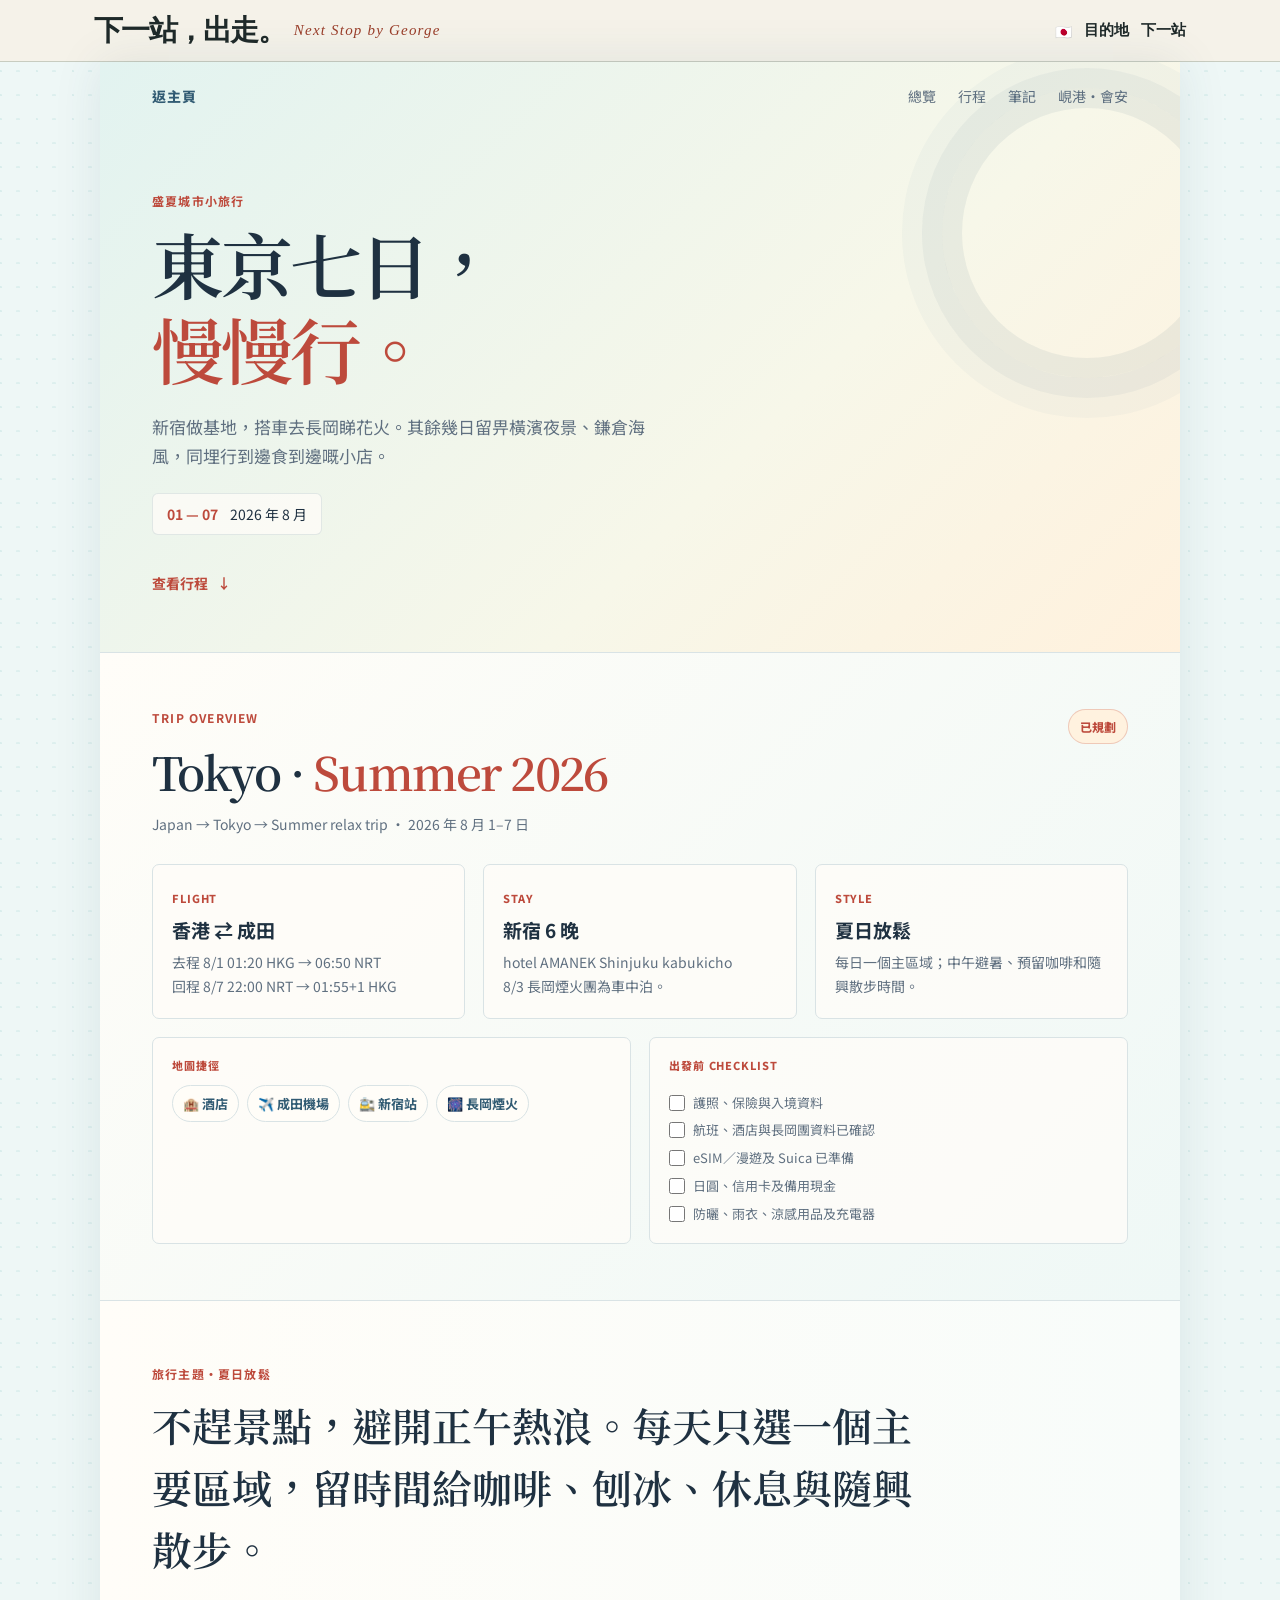
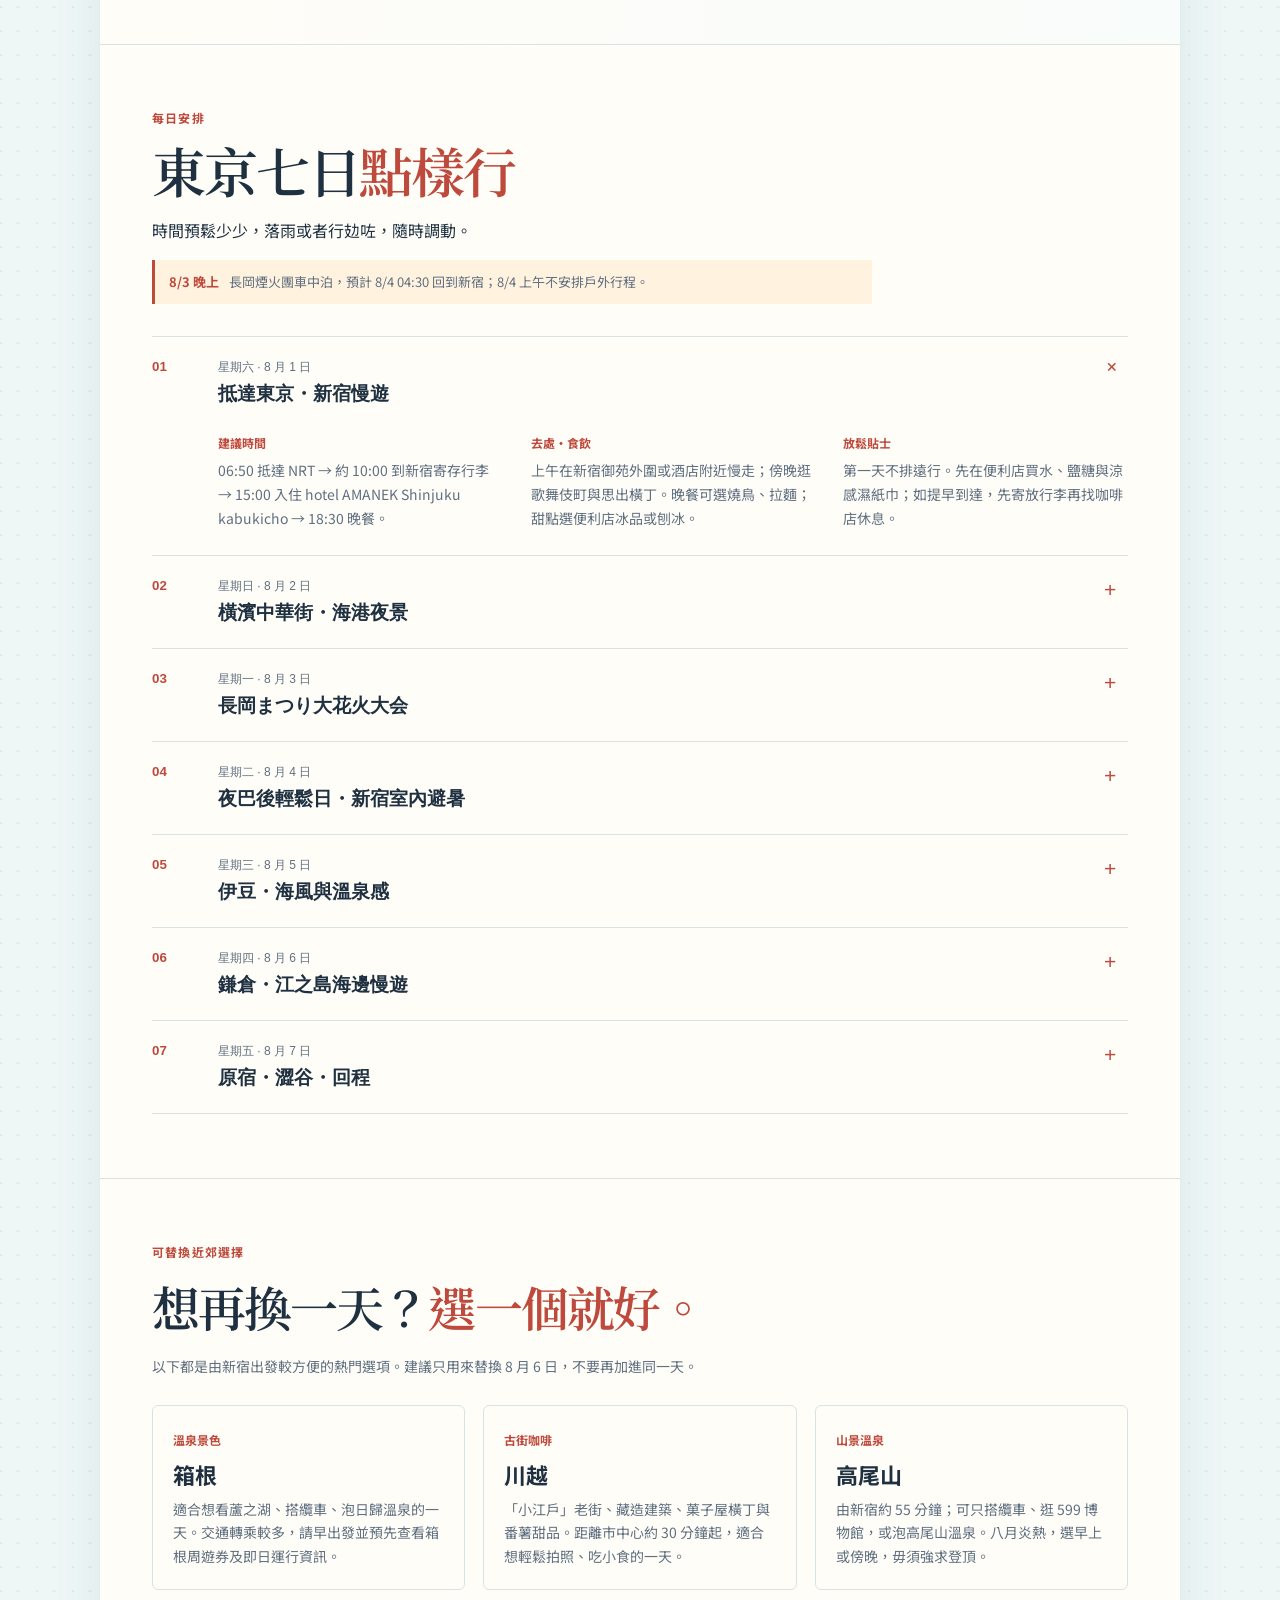
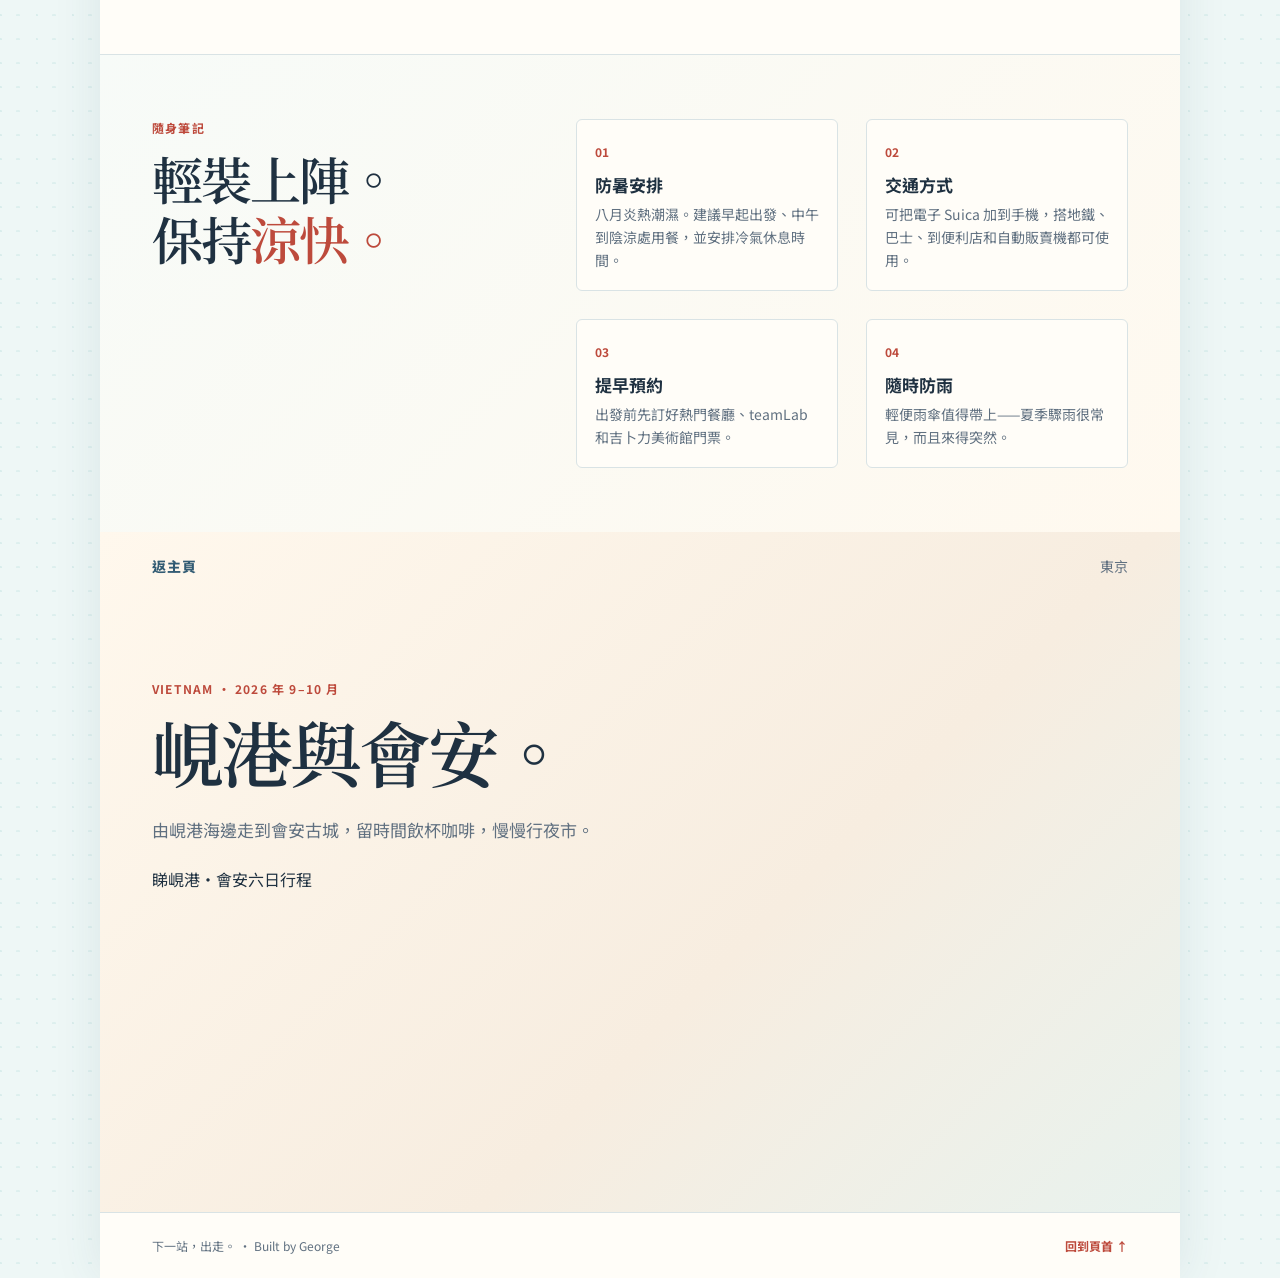
==== archive.html @ 21f8018b "Launch Next Stop by George in Cantonese" ====
<!doctype html>
<html lang="zh-Hant-HK">
<head>
  <meta charset="UTF-8" />
  <meta name="viewport" content="width=device-width, initial-scale=1.0" />
  <title>東京夏日之旅｜下一站，出走。 by George</title>
  <link rel="preconnect" href="https://fonts.googleapis.com">
  <link rel="preconnect" href="https://fonts.gstatic.com" crossorigin>
  <link href="https://fonts.googleapis.com/css2?family=Noto+Sans+TC:wght@400;500;600;700&family=Noto+Serif+TC:wght@500;600;700&display=swap" rel="stylesheet">
  <link rel="stylesheet" href="styles.css" />
<link rel="stylesheet" href="masthead.css"><meta name="author" content="George"><style>.journal-header .brand{display:inline-flex;align-items:center;gap:9px;flex-wrap:wrap}.journal-header .brand strong{font:bold clamp(18px,3vw,29px)/1.15 serif;letter-spacing:-.06em}.journal-header .brand i{font:italic 15px/1 Georgia,serif;color:#983d29}@media(max-width:600px){.journal-header .brand{flex-direction:column;align-items:flex-start;gap:3px}.journal-header .brand i{font-size:13px}}</style></head>
<body><header class="journal-header">
    <div class="frame masthead">
      <a class="brand" href="./"><strong>下一站，出走。</strong> <i lang="en">Next Stop by George</i></a>
      <nav aria-label="主選單"><span aria-hidden="true">🇯🇵</span><a href="./#destinations">目的地</a><a href="./#next">下一站</a></nav>
    </div>
  </header>
  <main>
    <div id="top">
    <div id="japan">
    <div id="tokyo">
    <section class="hero" id="tokyo-trip">
      <nav aria-label="東京行程"><a class="brand" href="./">返主頁</a><div><a href="#overview">總覽</a><a href="#plan">行程</a><a href="#notes">筆記</a><a href="da-nang-hoi-an.html">峴港・會安</a></div></nav>
      <div class="hero-copy">
        <p class="eyebrow">盛夏城市小旅行</p>
        <h1>東京七日，<br><em>慢慢行。</em></h1>
        <p class="lede">新宿做基地，搭車去長岡睇花火。其餘幾日留畀橫濱夜景、鎌倉海風，同埋行到邊食到邊嘅小店。</p>
        <div class="dates"><strong>01 — 07</strong><span>2026 年 8 月</span></div>
      </div>
      <div class="sun"></div><div class="skyline" aria-hidden="true"></div>
      <div class="vertical">35.6762° N · 139.6503° E</div>
      <a class="scroll" href="#plan">查看行程 <span>↓</span></a>
    </section>

    <section class="trip-overview" id="overview">
      <div class="overview-heading"><div><p class="eyebrow">Trip Overview</p><h2>Tokyo · <em>Summer 2026</em></h2><p>Japan → Tokyo → Summer relax trip · 2026 年 8 月 1–7 日</p></div><span class="trip-status">已規劃</span></div>
      <div class="overview-grid">
        <article><span>FLIGHT</span><h3>香港 ⇄ 成田</h3><p>去程 8/1 01:20 HKG → 06:50 NRT<br>回程 8/7 22:00 NRT → 01:55+1 HKG</p></article>
        <article><span>STAY</span><h3>新宿 6 晚</h3><p>hotel AMANEK Shinjuku kabukicho<br>8/3 長岡煙火團為車中泊。</p></article>
        <article><span>STYLE</span><h3>夏日放鬆</h3><p>每日一個主區域；中午避暑、預留咖啡和隨興散步時間。</p></article>
      </div>
      <div class="trip-tools">
        <div class="map-tools"><p class="eyebrow">地圖捷徑</p><div><a href="https://www.google.com/maps/search/?api=1&query=hotel+AMANEK+Shinjuku+Kabukicho" target="_blank" rel="noopener">🏨 酒店</a><a href="https://www.google.com/maps/search/?api=1&query=Narita+International+Airport" target="_blank" rel="noopener">✈️ 成田機場</a><a href="https://www.google.com/maps/search/?api=1&query=Shinjuku+Station" target="_blank" rel="noopener">🚉 新宿站</a><a href="https://www.google.com/maps/search/?api=1&query=Nagaoka+Fireworks+Festival" target="_blank" rel="noopener">🎆 長岡煙火</a></div></div>
        <div class="trip-checklist"><p class="eyebrow">出發前 checklist</p><label><input type="checkbox" data-checklist-key="tokyo-passport" /> 護照、保險與入境資料</label><label><input type="checkbox" data-checklist-key="tokyo-flight" /> 航班、酒店與長岡團資料已確認</label><label><input type="checkbox" data-checklist-key="tokyo-transport" /> eSIM／漫遊及 Suica 已準備</label><label><input type="checkbox" data-checklist-key="tokyo-money" /> 日圓、信用卡及備用現金</label><label><input type="checkbox" data-checklist-key="tokyo-summer" /> 防曬、雨衣、涼感用品及充電器</label></div>
      </div>
    </section>

    <section class="intro"><p class="eyebrow">旅行主題・夏日放鬆</p><p class="large">不趕景點，避開正午熱浪。每天只選一個主要區域，留時間給咖啡、刨冰、休息與隨興散步。</p></section>

    <section class="plan" id="plan">
      <header><p class="eyebrow">每日安排</p><h2>東京七日<em>點樣行</em></h2><p>時間預鬆少少，落雨或者行攰咗，隨時調動。</p><div class="quick-note"><b>8/3 晚上</b><span>長岡煙火團車中泊，預計 8/4 04:30 回到新宿；8/4 上午不安排戶外行程。</span></div></header>
      <div class="days">
        <article class="day active"><button aria-expanded="true"><span class="number">01</span><span><small>星期六 · 8 月 1 日</small><b>抵達東京・新宿慢遊</b></span><i>+</i></button><div class="details"><div><span>建議時間</span><p>06:50 抵達 NRT → 約 10:00 到新宿寄存行李 → 15:00 入住 hotel AMANEK Shinjuku kabukicho → 18:30 晚餐。</p></div><div><span>去處・食飲</span><p>上午在新宿御苑外圍或酒店附近慢走；傍晚逛歌舞伎町與思出橫丁。晚餐可選燒鳥、拉麵；甜點選便利店冰品或刨冰。</p></div><div><span>放鬆貼士</span><p>第一天不排遠行。先在便利店買水、鹽糖與涼感濕紙巾；如提早到達，先寄放行李再找咖啡店休息。</p></div></div></article>
        <article class="day"><button aria-expanded="false"><span class="number">02</span><span><small>星期日 · 8 月 2 日</small><b>橫濱中華街・海港夜景</b></span><i>+</i></button><div class="details"><div><span>建議時間</span><p>10:00 從新宿出發 → 11:30 到橫濱中華街 → 15:30 山下公園／紅磚倉庫 → 18:30 回新宿。</p></div><div><span>去處・食飲</span><p>中華街可吃小籠包、燒賣、叉燒包與杏仁軟雪糕；避暑時到橫濱媽咪塔或咖啡店。傍晚選山下公園、港未來或紅磚倉庫看海風與夜景。</p></div><div><span>放鬆貼士</span><p>中華街店舖超過 600 間，別排太多餐廳；先選一間正餐，再挑兩款小食分享。海邊較舒服，但午後仍要補水和防曬。</p></div></div></article>
        <article class="day"><button aria-expanded="false"><span class="number">03</span><span><small>星期一 · 8 月 3 日</small><b>長岡まつり大花火大会</b></span><i>+</i></button><div class="details"><div><span>建議時間</span><p>10:50 在新宿 Island Tower LOVE 雕塑前集合，11:00 巴士出發；19:20–21:10 煙火；21:45–22:00 離場後車中泊。</p></div><div><span>去處・食飲</span><p>重點是左岸有椅觀賞席與壓軸煙火。午餐、晚餐需自行準備；集合前可在新宿站買飯糰、三文治、茶與運動飲品。</p></div><div><span>放鬆貼士</span><p>穿透氣衣物、舒適鞋；帶雨衣（不要雨傘）、手電筒、防蚊用品、薄外套與充電器。由停車場步行至座位可能約 30–40 分鐘。<a class="tour-link" href="https://www.dreamjourney.jp/dj_wds/details?XCD=836887&amp;HEAD=00&amp;CODE1=53&amp;CODE2=110H&amp;CODE3=H2" target="_blank" rel="noopener">查看一日團詳情 ↗</a></p></div></div></article>
        <article class="day"><button aria-expanded="false"><span class="number">04</span><span><small>星期二 · 8 月 4 日</small><b>夜巴後輕鬆日・新宿室內避暑</b></span><i>+</i></button><div class="details"><div><span>建議時間</span><p>約 04:30 回新宿 → 先到 hotel AMANEK 寄存行李（不安排睡覺）→ 08:00 早餐 → 10:00–16:00 室內慢遊 → 約 16:00 辦理入住。</p></div><div><span>去處・食飲</span><p>首選新宿站地下街、LUMINE／伊勢丹百貨、書店與咖啡店；午餐吃冷蕎麥麵、鰻魚飯或百貨地下美食。精神夠才傍晚到東京都廳看夜景。</p></div><div><span>放鬆貼士</span><p>夜巴後避免另排遠郊與長時間步行。可帶頸枕、眼罩和薄外套，找有座位的咖啡店分段休息；這天重點是清醒地過渡到酒店入住。</p></div></div></article>
        <article class="day"><button aria-expanded="false"><span class="number">05</span><span><small>星期三 · 8 月 5 日</small><b>伊豆・海風與溫泉感</b></span><i>+</i></button><div class="details"><div><span>建議時間</span><p>07:30 出發 → 約 10:00 到熱海／伊豆高原一帶 → 16:30 開始回程 → 約 19:00 回新宿。實際車次請出發前確認。</p></div><div><span>去處・食飲</span><p>以「熱海商店街＋海邊散步」或「伊豆高原＋城崎海岸」二選一，避免趕路。必試海鮮丼、金目鯛、溫泉饅頭與柑橘甜品。</p></div><div><span>放鬆貼士</span><p>伊豆範圍很大，這天只選一個區域；若想泡湯，先找可日歸入浴的設施並帶毛巾。海邊日照強，帽子與防曬必備。</p></div></div></article>
        <article class="day"><button aria-expanded="false"><span class="number">06</span><span><small>星期四 · 8 月 6 日</small><b>鎌倉・江之島海邊慢遊</b></span><i>+</i></button><div class="details"><div><span>建議時間</span><p>08:00 從新宿出發 → 09:30 鎌倉站 → 10:00 長谷寺／鎌倉大佛 → 13:00 江之島午餐 → 17:30 回新宿。</p></div><div><span>去處・食飲</span><p>長谷寺與鎌倉大佛選一至兩處即可；下午乘江之電到江之島看海。吃吻仔魚丼、海鮮、抹茶刨冰或江之島汽水。</p></div><div><span>放鬆貼士</span><p>炎熱日子避免爬上江之島展望台，改在海邊咖啡店休息。江之電與熱門寺院可能排隊，早出發並預留站內轉乘時間。</p></div></div></article>
        <article class="day"><button aria-expanded="false"><span class="number">07</span><span><small>星期五 · 8 月 7 日</small><b>原宿・澀谷・回程</b></span><i>+</i></button><div class="details"><div><span>建議時間</span><p>10:00 退房及寄行李 → 10:30 明治神宮 → 13:00 表參道／澀谷午餐 → 16:30 取行李 → 約 17:30 前往 NRT → 22:00 起飛。</p></div><div><span>去處・食飲</span><p>明治神宮走樹蔭路、表參道找咖啡與甜品、澀谷買手信。午餐可選蕎麥麵、壽司或百貨地下美食；最後在機場買東京香蕉與伴手禮。</p></div><div><span>放鬆貼士</span><p>起飛前請預留至少 3 小時到成田；下午不再排需要排隊的景點。22:00 由 NRT 出發，翌日 01:55 抵達香港。</p></div></div></article>
      </div>
    </section>

    <section class="alternatives">
      <p class="eyebrow">可替換近郊選擇</p>
      <h2>想再換一天？<em>選一個就好。</em></h2>
      <p class="alternative-intro">以下都是由新宿出發較方便的熱門選項。建議只用來替換 8 月 6 日，不要再加進同一天。</p>
      <div class="alternative-grid">
        <article><span>溫泉景色</span><h3>箱根</h3><p>適合想看蘆之湖、搭纜車、泡日歸溫泉的一天。交通轉乘較多，請早出發並預先查看箱根周遊券及即日運行資訊。</p></article>
        <article><span>古街咖啡</span><h3>川越</h3><p>「小江戶」老街、藏造建築、菓子屋橫丁與番薯甜品。距離市中心約 30 分鐘起，適合想輕鬆拍照、吃小食的一天。</p></article>
        <article><span>山景溫泉</span><h3>高尾山</h3><p>由新宿約 55 分鐘；可只搭纜車、逛 599 博物館，或泡高尾山溫泉。八月炎熱，選早上或傍晚，毋須強求登頂。</p></article>
      </div>
    </section>

    <section class="notes" id="notes"><div><p class="eyebrow">隨身筆記</p><h2>輕裝上陣。<br>保持<em>涼快。</em></h2></div><div class="note-grid"><article><span>01</span><h3>防暑安排</h3><p>八月炎熱潮濕。建議早起出發、中午到陰涼處用餐，並安排冷氣休息時間。</p></article><article><span>02</span><h3>交通方式</h3><p>可把電子 Suica 加到手機，搭地鐵、巴士、到便利店和自動販賣機都可使用。</p></article><article><span>03</span><h3>提早預約</h3><p>出發前先訂好熱門餐廳、teamLab 和吉卜力美術館門票。</p></article><article><span>04</span><h3>隨時防雨</h3><p>輕便雨傘值得帶上——夏季驟雨很常見，而且來得突然。</p></article></div></section>
    </div>

    </div>
    <section class="vietnam-trip" id="vietnam" aria-labelledby="vietnam-title">
      <nav aria-label="越南旅程"><a class="brand" href="./">返主頁</a><div><a href="#tokyo">東京</a></div></nav>
      <p class="eyebrow">VIETNAM · 2026 年 9–10 月</p>
      <h2 id="vietnam-title">峴港與會安。</h2>
      <p class="lede">由峴港海邊走到會安古城，留時間飲杯咖啡，慢慢行夜市。</p>
      <p><a href="da-nang-hoi-an.html">睇峴港・會安六日行程</a></p>
    </section>
    </div>
    <footer><span>下一站，出走。 · Built by George</span><a href="#top">回到頁首 ↑</a></footer>
  </main><script src="script.js"></script>
</body>
</html>
---- styles.css ----
:root {
  --ink: #1f3141;
  --muted: #607080;
  --line: #d9e3e5;
  --page: #eef7f6;
  --card: #fffdf8;
  --accent: #bd4a3c;
  --indigo: #315b73;
  --soft: #fff2df;
}

* { box-sizing: border-box; }
html { scroll-behavior: smooth; }
body { margin: 0; background-color: var(--page); background-image: radial-gradient(circle at 0 100%, rgba(109, 187, 185, .16) 0 2px, transparent 2.5px), radial-gradient(circle at 18px 100%, rgba(109, 187, 185, .13) 0 2px, transparent 2.5px); background-size: 36px 24px; color: var(--ink); font-family: "Noto Sans TC", -apple-system, BlinkMacSystemFont, "Segoe UI", sans-serif; }
a { color: inherit; text-decoration: none; }
main { max-width: 1080px; margin: 0 auto; background: var(--card); min-height: 100vh; box-shadow: 0 0 45px rgba(36, 80, 97, .10); }

.travel-home { position: relative; padding: 24px 52px 52px; overflow: hidden; background: linear-gradient(135deg, #e2f3f0 0%, #fff8ea 55%, #f9e7d2 100%); border-bottom: 1px solid var(--line); }
.travel-home::after { content: ""; position: absolute; right: -60px; bottom: -100px; width: 340px; height: 340px; border: 38px solid rgba(189, 74, 60, .08); border-radius: 50%; pointer-events: none; }
.travel-home-copy { max-width: 650px; margin: 84px 0 42px; }
.travel-home h1, .vietnam-trip h2 { margin: 0; font-family: "Noto Serif TC", Georgia, serif; font-size: clamp(42px, 6vw, 72px); font-weight: 600; line-height: 1.18; letter-spacing: -.04em; }
.country-cards { position: relative; z-index: 1; display: grid; grid-template-columns: repeat(2, minmax(0, 300px)); gap: 14px; }
.country-card { display: grid; gap: 5px; min-height: 148px; padding: 20px; border: 1px solid rgba(49, 91, 115, .15); border-radius: 8px; background: rgba(255, 253, 248, .82); transition: transform .2s ease, box-shadow .2s ease; }
.country-card:hover { transform: translateY(-3px); box-shadow: 0 12px 22px rgba(36, 80, 97, .12); }
.country-card span, .country-card b { color: var(--accent); font-size: 11px; font-weight: 800; letter-spacing: .09em; }
.country-card strong { font-family: "Noto Serif TC", Georgia, serif; font-size: 28px; }
.country-card small { color: var(--muted); font-size: 13px; }
.vietnam-card { background: linear-gradient(135deg, #fffdf8, #fff0de); }
.country-tabs { display: flex; gap: 8px; padding: 16px 52px; border-bottom: 1px solid var(--line); background: #fffdf8; }
.country-tab { padding: 9px 13px; border: 1px solid var(--line); border-radius: 999px; background: transparent; color: var(--muted); font: 700 13px "Noto Sans TC", sans-serif; cursor: pointer; }
.country-tab span { margin-left: 4px; font-weight: 500; }
.country-tab.active { border-color: var(--indigo); background: var(--indigo); color: white; }
.destination-view[hidden] { display: none; }
.city-tabs { display: flex; align-items: center; gap: 10px; padding: 14px 52px; background: #f7fbf8; border-bottom: 1px solid var(--line); }
.city-tabs > span { margin-right: 4px; color: var(--muted); font-size: 11px; font-weight: 800; letter-spacing: .08em; }
.city-tab { padding: 8px 12px; border: 1px solid var(--line); border-radius: 6px; background: #fffdf8; color: var(--muted); font: 700 14px "Noto Sans TC", sans-serif; cursor: pointer; }
.city-tab small { margin-left: 4px; font-weight: 500; }
.city-tab.active { border-color: var(--accent); color: var(--accent); box-shadow: inset 0 -2px 0 var(--accent); }
.city-view[hidden] { display: none; }

.hero { position: relative; padding: 24px 52px 58px; border-bottom: 1px solid var(--line); overflow: hidden; background: linear-gradient(135deg, #e2f3f0 0%, #f7f7e9 62%, #fff1dd 100%); }
.hero::after { content: ""; position: absolute; right: -52px; top: 26px; width: 250px; height: 250px; border: 20px solid rgba(49, 91, 115, .08); border-radius: 50%; box-shadow: 0 0 0 20px rgba(49, 91, 115, .05), 0 0 0 40px rgba(49, 91, 115, .03); pointer-events: none; }
nav { display: flex; align-items: center; justify-content: space-between; font-size: 14px; }
nav div { display: flex; gap: 22px; color: var(--muted); }
.country-nav { gap: 8px; }
.country-nav a { display: inline-flex; align-items: center; gap: 5px; padding: 7px 9px; border: 1px solid rgba(49, 91, 115, .14); border-radius: 999px; background: rgba(255, 253, 248, .55); font-size: 13px; }
.country-nav a:hover { border-color: var(--indigo); color: var(--indigo); }
.brand { color: var(--indigo); font-weight: 800; letter-spacing: .08em; }
.brand span { color: var(--accent); }
.hero-copy { max-width: 720px; margin-top: 86px; }
.eyebrow { margin: 0 0 12px; color: var(--accent); font-size: 12px; font-weight: 700; letter-spacing: .1em; text-transform: uppercase; }
.hero h1, .plan h2, .notes h2 { margin: 0; font-family: "Noto Serif TC", Georgia, serif; font-size: clamp(42px, 6vw, 72px); font-weight: 600; line-height: 1.18; letter-spacing: -.04em; }
em { color: var(--accent); font-style: normal; }
.lede { max-width: 520px; margin: 22px 0; color: var(--muted); font-size: 17px; line-height: 1.7; }
.dates { display: inline-flex; gap: 12px; align-items: center; padding: 10px 14px; background: rgba(255, 253, 248, .72); border: 1px solid rgba(49, 91, 115, .13); border-radius: 6px; font-size: 14px; }
.dates strong { color: var(--accent); }
.sun, .skyline, .vertical { display: none; }
.scroll { display: inline-block; margin-top: 38px; color: var(--accent); font-weight: 700; font-size: 14px; }
.scroll span { margin-left: 6px; }

.intro { padding: 64px 52px; background: linear-gradient(90deg, #fffdf8, #f8fcfa); border-bottom: 1px solid var(--line); }
.large { max-width: 780px; margin: 0; font: 600 clamp(25px, 3.5vw, 40px)/1.55 "Noto Serif TC", Georgia, serif; }

.plan { padding: 64px 52px; }
.plan header { margin-bottom: 32px; }
.plan h2 { font-size: clamp(36px, 5vw, 54px); }
.plan header > p:last-child { color: var(--muted); font-size: 14px; }
.quick-note { display: flex; gap: 10px; max-width: 720px; margin-top: 18px; padding: 12px 14px; background: var(--soft); border-left: 3px solid var(--accent); color: var(--muted); font-size: 13px; line-height: 1.6; }
.quick-note b { flex: 0 0 auto; color: var(--accent); }
.days { border-top: 1px solid var(--line); }
.day { border-bottom: 1px solid var(--line); }
.day button { display: grid; grid-template-columns: 52px 1fr 24px; gap: 14px; width: 100%; padding: 22px 0; border: 0; background: transparent; color: inherit; text-align: left; cursor: pointer; }
.number { color: var(--accent); font-weight: 700; }
.day small { display: block; margin-bottom: 5px; color: var(--muted); font-size: 12px; }
.day b { font-size: 19px; font-weight: 700; }
.day i { color: var(--accent); font-size: 21px; font-style: normal; transition: transform .2s; }
.active i { transform: rotate(45deg); }
.details { display: grid; grid-template-columns: repeat(3, 1fr); gap: 28px; max-height: 0; overflow: hidden; opacity: 0; padding: 0 0 0 66px; transition: max-height .25s ease, opacity .2s ease, padding .25s ease; }
.active .details { max-height: 380px; opacity: 1; padding: 0 0 24px 66px; }
.details span { color: var(--accent); font-size: 12px; font-weight: 700; }
.details p { margin: 6px 0 0; color: var(--muted); font-size: 14px; line-height: 1.7; }
.tour-link { display: block; width: fit-content; margin-top: 10px; color: var(--accent); font-weight: 700; }

.trip-overview { padding: 56px 52px; border-bottom: 1px solid var(--line); background: linear-gradient(135deg, #fffdf8, #eff8f6); }
.overview-heading { display: flex; justify-content: space-between; gap: 24px; align-items: flex-start; }
.overview-heading h2 { margin: 0; font-family: "Noto Serif TC", Georgia, serif; font-size: clamp(30px, 4vw, 46px); font-weight: 600; letter-spacing: -.04em; }
.overview-heading p:last-child { margin: 10px 0 0; color: var(--muted); font-size: 14px; }
.trip-status { flex: 0 0 auto; padding: 8px 11px; border: 1px solid rgba(189, 74, 60, .24); border-radius: 999px; background: var(--soft); color: var(--accent); font-size: 12px; font-weight: 800; }
.overview-grid { display: grid; grid-template-columns: repeat(3, 1fr); gap: 18px; margin-top: 30px; }
.overview-grid article { padding: 19px; border: 1px solid var(--line); border-radius: 7px; background: rgba(255, 253, 248, .75); }
.overview-grid span, .map-tools .eyebrow, .trip-checklist .eyebrow { color: var(--accent); font-size: 11px; font-weight: 800; letter-spacing: .08em; }
.overview-grid h3 { margin: 8px 0; font-size: 19px; }
.overview-grid p { margin: 0; color: var(--muted); font-size: 14px; line-height: 1.7; }
.trip-tools { display: grid; grid-template-columns: 1fr 1fr; gap: 18px; margin-top: 18px; }
.map-tools, .trip-checklist { padding: 19px; border: 1px solid var(--line); border-radius: 7px; background: rgba(255, 253, 248, .75); }
.map-tools .eyebrow, .trip-checklist .eyebrow { margin-bottom: 12px; }
.map-tools div { display: flex; flex-wrap: wrap; gap: 8px; }
.map-tools a { padding: 8px 10px; border: 1px solid var(--line); border-radius: 999px; background: #fffdf8; color: var(--indigo); font-size: 13px; font-weight: 700; }
.map-tools a:hover { border-color: var(--indigo); }
.trip-checklist { display: grid; align-content: start; gap: 9px; }
.trip-checklist label { display: flex; align-items: flex-start; gap: 8px; color: var(--muted); font-size: 13px; line-height: 1.45; cursor: pointer; }
.trip-checklist input { width: 16px; height: 16px; margin: 1px 0 0; accent-color: var(--accent); }
.trip-checklist label:has(input:checked) { color: #87929b; text-decoration: line-through; }
.trip-path { width: fit-content; margin: 22px 0 0; padding: 8px 10px; border: 1px solid rgba(49, 91, 115, .15); border-radius: 999px; color: var(--indigo); font-size: 12px; font-weight: 700; }

.upcoming-trip { padding: 64px 52px; background: linear-gradient(135deg, #edf5f7, #fffdf8 58%, #e9eff6); border-top: 1px solid var(--line); }
.upcoming-trip h2 { margin: 0; font-family: "Noto Serif TC", Georgia, serif; font-size: clamp(32px, 4vw, 48px); font-weight: 600; letter-spacing: -.04em; }
.upcoming-details { display: grid; grid-template-columns: repeat(3, 1fr); gap: 18px; margin-top: 26px; }
.upcoming-details article { padding: 20px; border: 1px solid var(--line); border-radius: 6px; background: rgba(255, 253, 248, .72); }
.upcoming-details span { color: var(--accent); font-size: 11px; font-weight: 800; letter-spacing: .08em; }
.upcoming-details h3 { margin: 8px 0; font-size: 19px; }
.upcoming-details p { margin: 0; color: var(--muted); font-size: 14px; line-height: 1.7; }

.vietnam-trip { min-height: 680px; padding: 24px 52px 72px; background: linear-gradient(135deg, #fff8ed, #f7ede0 60%, #e8f2ee); }
.vietnam-trip .eyebrow { margin-top: 104px; }
.vietnam-trip .lede { max-width: 600px; }
.coming-soon-grid { display: grid; grid-template-columns: repeat(3, 1fr); gap: 18px; max-width: 820px; margin-top: 44px; }
.coming-soon-grid article { padding: 20px; background: rgba(255, 253, 248, .82); border: 1px solid var(--line); border-radius: 7px; }
.coming-soon-grid span { color: var(--accent); font-size: 12px; font-weight: 700; }
.coming-soon-grid h3 { margin: 10px 0 6px; font-size: 18px; }
.coming-soon-grid p, .vietnam-note { margin: 0; color: var(--muted); font-size: 14px; line-height: 1.7; }
.vietnam-note { max-width: 620px; margin-top: 28px; padding: 13px 15px; border-left: 3px solid var(--accent); background: rgba(255, 253, 248, .6); }

.alternatives { padding: 64px 52px; border-top: 1px solid var(--line); }
.alternatives h2 { margin: 0; font-family: "Noto Serif TC", Georgia, serif; font-size: clamp(32px, 4vw, 48px); font-weight: 600; letter-spacing: -.04em; }
.alternative-intro { max-width: 650px; color: var(--muted); font-size: 14px; line-height: 1.7; }
.alternative-grid { display: grid; grid-template-columns: repeat(3, 1fr); gap: 18px; margin-top: 26px; }
.alternative-grid article { padding: 20px; border: 1px solid var(--line); border-radius: 6px; }
.alternative-grid span { color: var(--accent); font-size: 12px; font-weight: 700; }
.alternative-grid h3 { margin: 8px 0; font-size: 22px; }
.alternative-grid p { margin: 0; color: var(--muted); font-size: 14px; line-height: 1.7; }

.notes { display: grid; grid-template-columns: .8fr 1.2fr; gap: 56px; padding: 64px 52px; background: linear-gradient(135deg, #f7fbf8, #fff9ef); border-top: 1px solid var(--line); }
.notes h2 { font-size: clamp(36px, 4vw, 52px); }
.note-grid { display: grid; grid-template-columns: 1fr 1fr; gap: 28px; }
.note-grid article { padding: 18px; background: var(--card); border: 1px solid var(--line); border-radius: 6px; }
.note-grid span { color: var(--accent); font-size: 12px; font-weight: 700; }
.note-grid h3 { margin: 10px 0 6px; font-size: 17px; }
.note-grid p { margin: 0; color: var(--muted); font-size: 14px; line-height: 1.65; }
footer { display: flex; justify-content: space-between; gap: 16px; padding: 24px 52px; color: var(--muted); font-size: 12px; border-top: 1px solid var(--line); }
footer a { color: var(--accent); font-weight: 700; }

@media (max-width: 680px) {
  body { background-image: none; }
  .hero, .intro, .plan, .notes, .alternatives, .travel-home, .vietnam-trip, .upcoming-trip { padding-left: 24px; padding-right: 24px; }
  .travel-home-copy { margin-top: 62px; }
  .country-tabs { padding-left: 24px; padding-right: 24px; overflow-x: auto; }
  .city-tabs { padding-left: 24px; padding-right: 24px; overflow-x: auto; }
  .city-tabs > span { display: none; }
  .city-tab { flex: 0 0 auto; }
  .country-tab { flex: 0 0 auto; }
  .country-cards, .coming-soon-grid, .upcoming-details { grid-template-columns: 1fr; }
  .overview-grid, .trip-tools { grid-template-columns: 1fr; }
  .overview-heading { flex-direction: column; gap: 12px; }
  .country-nav a span { display: none; }
  .hero-copy { margin-top: 62px; }
  .hero::after { right: -100px; top: 64px; width: 180px; height: 180px; }
  .intro, .plan, .notes { padding-top: 48px; padding-bottom: 48px; }
  .notes { grid-template-columns: 1fr; gap: 34px; }
  .details, .active .details { grid-template-columns: 1fr; gap: 18px; max-height: 0; padding-left: 0; }
  .active .details { max-height: 600px; }
  .active .details { padding-bottom: 22px; }
  .note-grid { grid-template-columns: 1fr; }
  .alternative-grid { grid-template-columns: 1fr; }
  footer { flex-wrap: wrap; padding: 22px 24px; }
}
---- masthead.css ----
.journal-header{background:#f5f2e9;color:#1e2929;border-bottom:1px solid #c8ccc0}.journal-header .masthead{max-width:1220px;margin:auto;padding:14px 5%;display:flex;align-items:center;justify-content:space-between}.journal-header nav,.journal-header .brand{position:static;display:flex;align-items:center;gap:12px;padding:0;color:inherit}.journal-header a{color:inherit;text-decoration:none;font:600 15px sans-serif}.journal-header .brand span:first-child{font:32px Georgia,serif}.journal-header .brand span:last-child{color:#a53d24}@media(max-width:480px){.journal-header .brand span:last-child{display:none}}
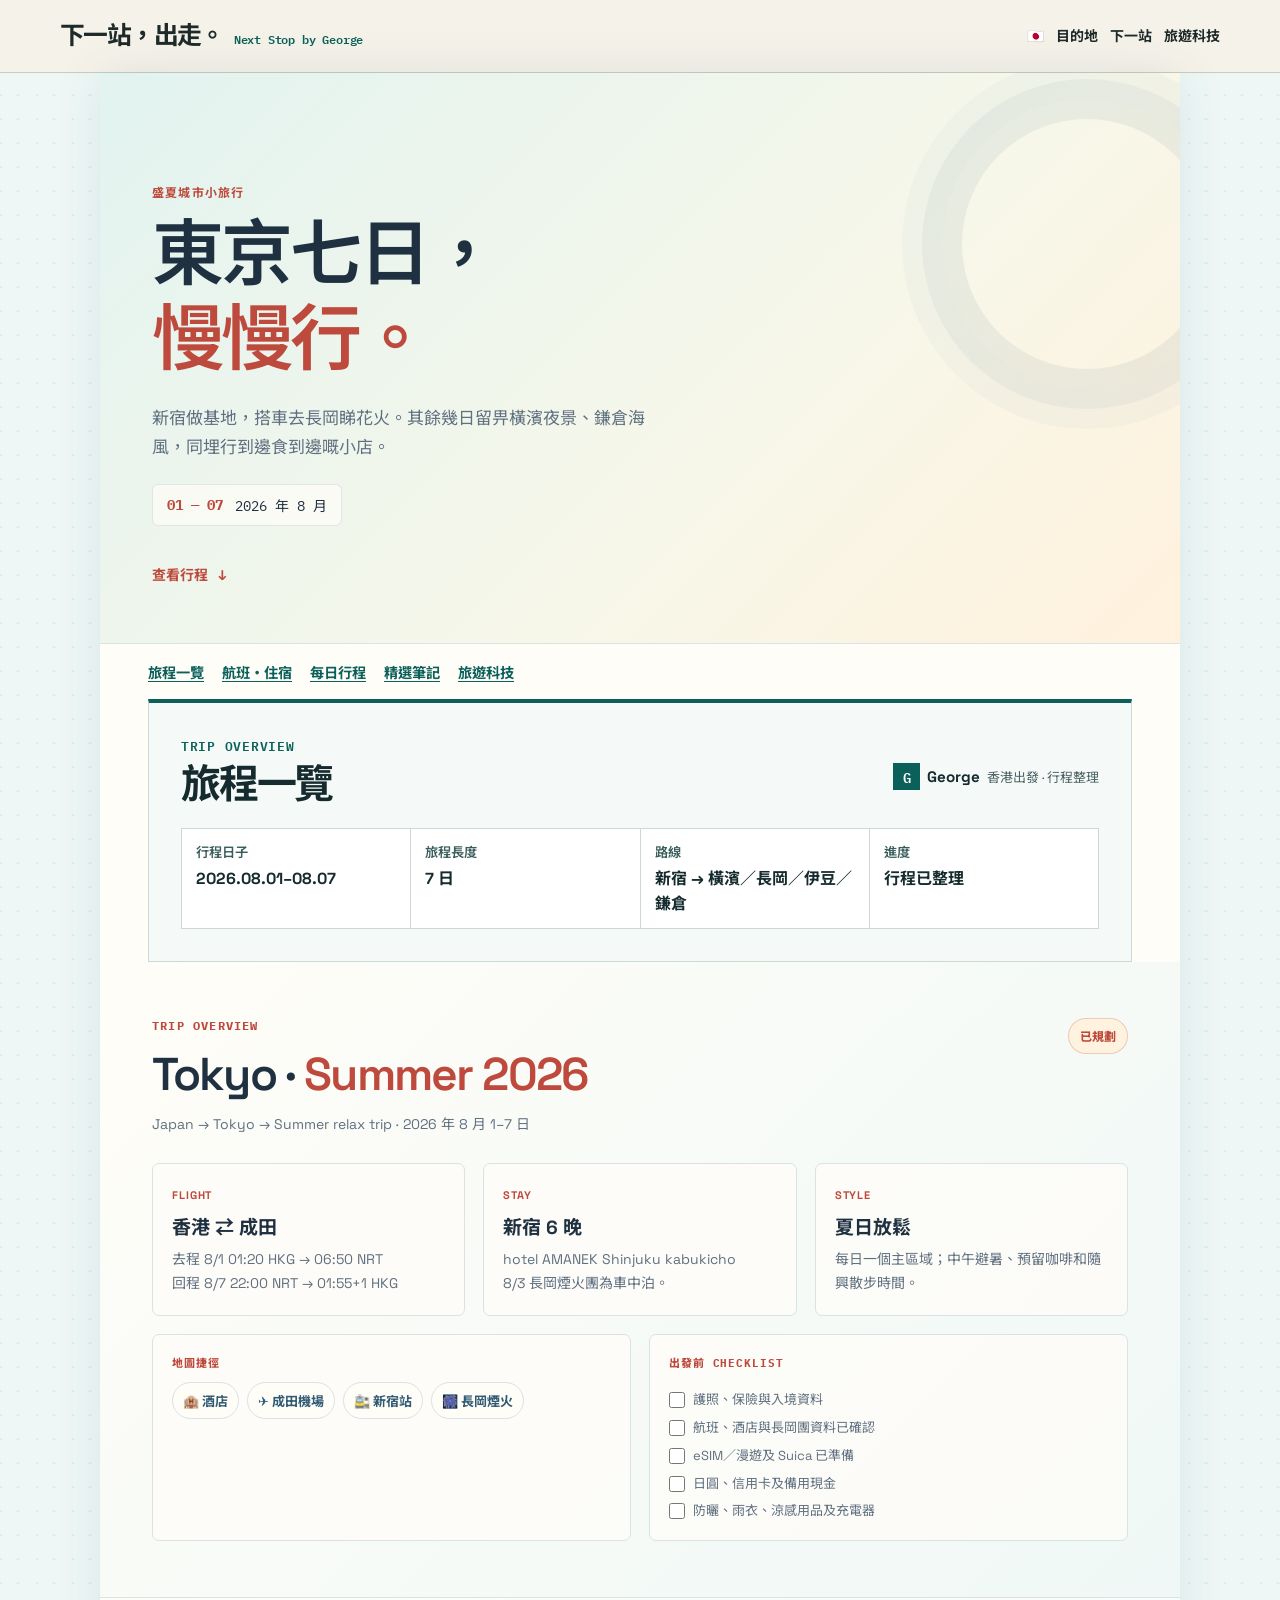
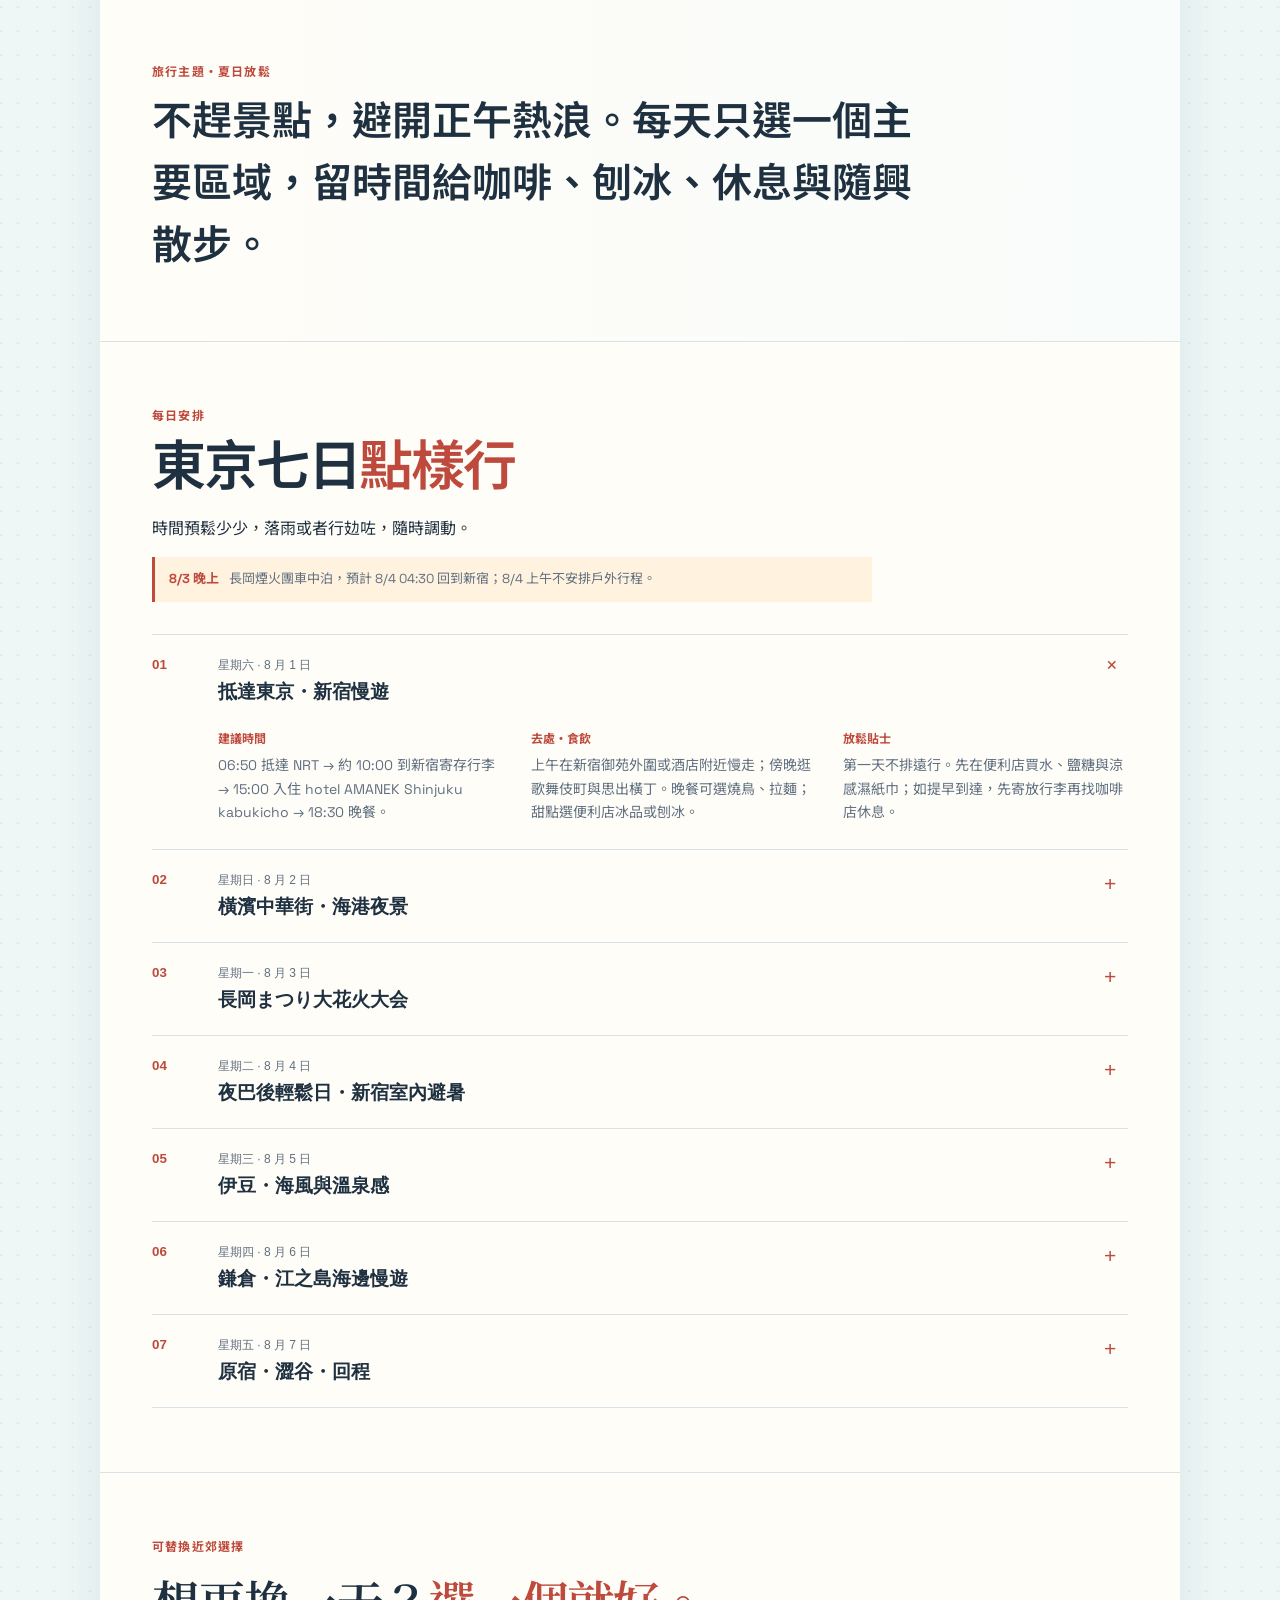
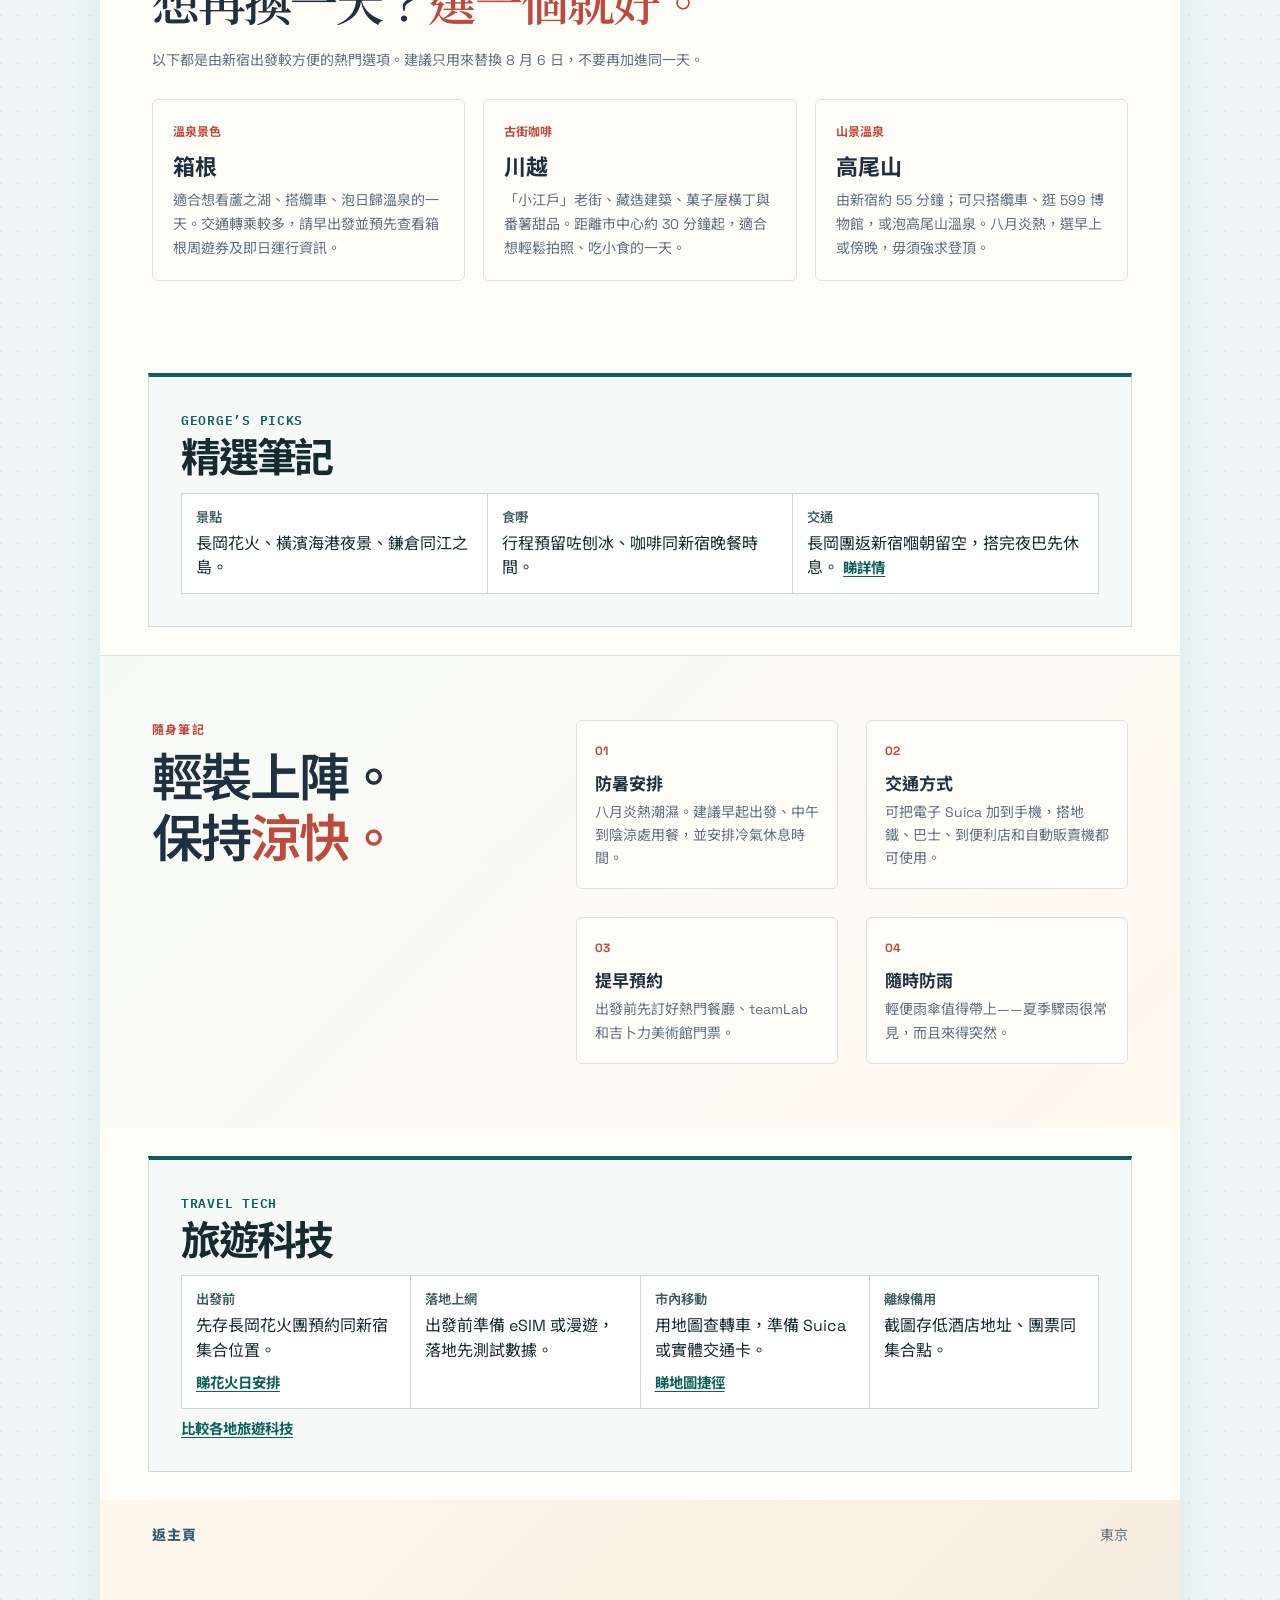
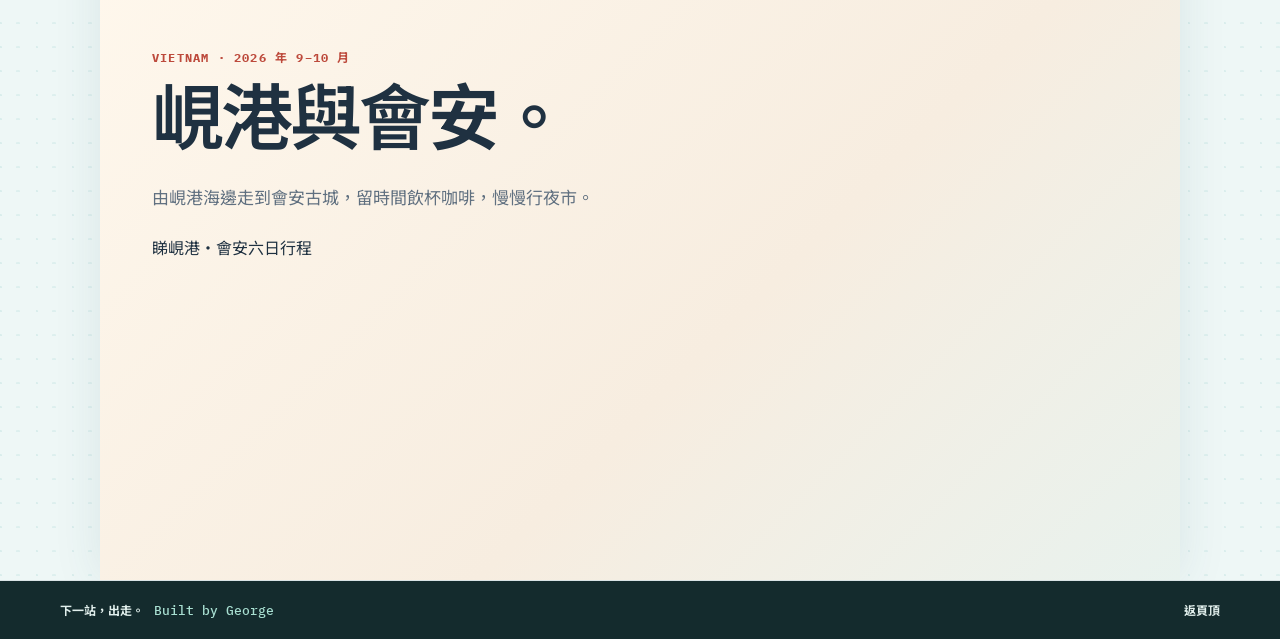
==== commit 4c73398f: "Standardize city guides and add travel tech matrix" ====
--- a/archive.html
+++ b/archive.html
@@ -8,11 +8,14 @@
   <link rel="preconnect" href="https://fonts.gstatic.com" crossorigin>
   <link href="https://fonts.googleapis.com/css2?family=Noto+Sans+TC:wght@400;500;600;700&family=Noto+Serif+TC:wght@500;600;700&display=swap" rel="stylesheet">
   <link rel="stylesheet" href="styles.css" />
-<link rel="stylesheet" href="masthead.css"><meta name="author" content="George"><style>.journal-header .brand{display:inline-flex;align-items:center;gap:9px;flex-wrap:wrap}.journal-header .brand strong{font:bold clamp(18px,3vw,29px)/1.15 serif;letter-spacing:-.06em}.journal-header .brand i{font:italic 15px/1 Georgia,serif;color:#983d29}@media(max-width:600px){.journal-header .brand{flex-direction:column;align-items:flex-start;gap:3px}.journal-header .brand i{font-size:13px}}</style></head>
+<link rel="stylesheet" href="masthead.css"><meta name="author" content="George">
+  <link href="https://fonts.googleapis.com/css2?family=IBM+Plex+Mono:wght@400;500;600&family=Noto+Sans+HK:wght@400;500;600;700;800&family=Space+Grotesk:wght@400;500;600;700&display=swap" rel="stylesheet">
+  <link rel="stylesheet" href="travel-system.css">
+</head>
 <body><header class="journal-header">
     <div class="frame masthead">
-      <a class="brand" href="./"><strong>下一站，出走。</strong> <i lang="en">Next Stop by George</i></a>
-      <nav aria-label="主選單"><span aria-hidden="true">🇯🇵</span><a href="./#destinations">目的地</a><a href="./#next">下一站</a></nav>
+      <a class="brand" href="./"><strong>下一站，出走。</strong> <span lang="en">Next Stop by George</span></a>
+      <nav aria-label="主選單"><span aria-hidden="true">🇯🇵</span><a href="./#destinations">目的地</a><a href="./#next">下一站</a><a href="./#tech-matrix">旅遊科技</a></nav>
     </div>
   </header>
   <main>
@@ -20,7 +23,6 @@
     <div id="japan">
     <div id="tokyo">
     <section class="hero" id="tokyo-trip">
-      <nav aria-label="東京行程"><a class="brand" href="./">返主頁</a><div><a href="#overview">總覽</a><a href="#plan">行程</a><a href="#notes">筆記</a><a href="da-nang-hoi-an.html">峴港・會安</a></div></nav>
       <div class="hero-copy">
         <p class="eyebrow">盛夏城市小旅行</p>
         <h1>東京七日，<br><em>慢慢行。</em></h1>
@@ -32,6 +34,13 @@
       <a class="scroll" href="#plan">查看行程 <span>↓</span></a>
     </section>
 
+    <div class="trip-shell">
+  <nav class="trip-index" aria-label="行程目錄"><a href="#trip-brief">旅程一覽</a><a href="#overview">航班・住宿</a><a href="#plan">每日行程</a><a href="#trip-picks">精選筆記</a><a href="#travel-tech">旅遊科技</a></nav>
+  <section class="trip-brief" id="trip-brief" aria-labelledby="brief-heading">
+    <div class="brief-heading"><div><p class="matrix-label" lang="en">TRIP OVERVIEW</p><h2 id="brief-heading">旅程一覽</h2></div><p class="george-byline"><span>G</span><b lang="en">George</b><small>香港出發 · 行程整理</small></p></div>
+    <dl class="trip-stats"><div><dt>行程日子</dt><dd>2026.08.01–08.07</dd></div><div><dt>旅程長度</dt><dd>7 日</dd></div><div><dt>路線</dt><dd>新宿 → 橫濱／長岡／伊豆／鎌倉</dd></div><div><dt>進度</dt><dd>行程已整理</dd></div></dl>
+  </section>
+</div>
     <section class="trip-overview" id="overview">
       <div class="overview-heading"><div><p class="eyebrow">Trip Overview</p><h2>Tokyo · <em>Summer 2026</em></h2><p>Japan → Tokyo → Summer relax trip · 2026 年 8 月 1–7 日</p></div><span class="trip-status">已規劃</span></div>
       <div class="overview-grid">
@@ -71,10 +80,19 @@
       </div>
     </section>
 
+    <section class="trip-module trip-shell" id="trip-picks" aria-labelledby="picks-heading">
+  <p class="matrix-label" lang="en">GEORGE’S PICKS</p><h2 id="picks-heading">精選筆記</h2>
+  <dl class="trip-stats picks-stats"><div><dt>景點</dt><dd>長岡花火、橫濱海港夜景、鎌倉同江之島。</dd></div><div><dt>食嘢</dt><dd>行程預留咗刨冰、咖啡同新宿晚餐時間。</dd></div><div><dt>交通</dt><dd>長岡團返新宿嗰朝留空，搭完夜巴先休息。 <a href="#plan">睇詳情</a></dd></div></dl>
+</section>
     <section class="notes" id="notes"><div><p class="eyebrow">隨身筆記</p><h2>輕裝上陣。<br>保持<em>涼快。</em></h2></div><div class="note-grid"><article><span>01</span><h3>防暑安排</h3><p>八月炎熱潮濕。建議早起出發、中午到陰涼處用餐，並安排冷氣休息時間。</p></article><article><span>02</span><h3>交通方式</h3><p>可把電子 Suica 加到手機，搭地鐵、巴士、到便利店和自動販賣機都可使用。</p></article><article><span>03</span><h3>提早預約</h3><p>出發前先訂好熱門餐廳、teamLab 和吉卜力美術館門票。</p></article><article><span>04</span><h3>隨時防雨</h3><p>輕便雨傘值得帶上——夏季驟雨很常見，而且來得突然。</p></article></div></section>
     </div>
 
     </div>
+    <section class="trip-module trip-shell" id="travel-tech" aria-labelledby="tech-heading">
+  <p class="matrix-label" lang="en">TRAVEL TECH</p><h2 id="tech-heading">旅遊科技</h2>
+  <dl class="trip-stats tech-stats"><div><dt>出發前</dt><dd>先存長岡花火團預約同新宿集合位置。<p><a href="#plan">睇花火日安排</a></p></dd></div><div><dt>落地上網</dt><dd>出發前準備 eSIM 或漫遊，落地先測試數據。</dd></div><div><dt>市內移動</dt><dd>用地圖查轉車，準備 Suica 或實體交通卡。<p><a href="#overview">睇地圖捷徑</a></p></dd></div><div><dt>離線備用</dt><dd>截圖存低酒店地址、團票同集合點。</dd></div></dl>
+  <p class="matrix-crosslink"><a href="./#tech-matrix">比較各地旅遊科技</a></p>
+</section>
     <section class="vietnam-trip" id="vietnam" aria-labelledby="vietnam-title">
       <nav aria-label="越南旅程"><a class="brand" href="./">返主頁</a><div><a href="#tokyo">東京</a></div></nav>
       <p class="eyebrow">VIETNAM · 2026 年 9–10 月</p>
@@ -83,7 +101,12 @@
       <p><a href="da-nang-hoi-an.html">睇峴港・會安六日行程</a></p>
     </section>
     </div>
-    <footer><span>下一站，出走。 · Built by George</span><a href="#top">回到頁首 ↑</a></footer>
-  </main><script src="script.js"></script>
+  </main>
+  <footer class="george-footer"><div class="trip-shell footer-inner">
+      <a class="footer-brand" href="./">下一站，出走。<span lang="en">Built by George</span></a>
+      
+      <a href="#top">返頁頂</a>
+    </div></footer>
+  <script src="script.js"></script>
 </body>
 </html>
--- a/travel-system.css
+++ b/travel-system.css
@@ -0,0 +1,150 @@
+:root {
+  --trip-sans: "Space Grotesk", "Noto Sans HK", "Noto Sans TC", system-ui, sans-serif;
+  --trip-mono: "IBM Plex Mono", "Noto Sans HK", ui-monospace, monospace;
+  --trip-ink: #162b2e;
+  --trip-green: #0b6059;
+  --trip-line: #ccd9d6;
+  --trip-panel: #f5faf8;
+  --display: var(--trip-sans);
+  --sans: var(--trip-sans);
+  --serif: var(--trip-sans);
+}
+
+body { font-family: var(--trip-sans); }
+h1, h2, h3, .hero h1, .plan h2, .notes h2, .overview-heading h2,
+.vietnam-trip h2, .large { font-family: var(--trip-sans); }
+.kicker, .eyebrow, .card-label, .dates, .matrix-label, .trip-stats dt {
+  font-family: var(--trip-mono);
+  font-variant-numeric: tabular-nums;
+}
+.cover-english, .country-title > span, .jeju-print strong { font-style: normal; }
+
+.trip-shell, .journal-header .masthead {
+  width: min(1160px, calc(100% - clamp(32px, 8vw, 96px)));
+  margin-inline: auto;
+}
+.journal-header .masthead {
+  display: flex;
+  min-height: 72px;
+  align-items: center;
+  justify-content: space-between;
+  gap: 8px 24px;
+  padding: 10px 0;
+}
+.journal-header .brand {
+  display: flex;
+  flex-wrap: wrap;
+  align-items: baseline;
+  gap: 3px 10px;
+  font: 700 1rem/1.2 var(--trip-sans);
+  letter-spacing: normal;
+}
+.journal-header .brand strong {
+  font-size: clamp(1.12rem, 3vw, 1.55rem);
+  letter-spacing: -.065em;
+}
+.journal-header .brand span:last-child {
+  display: inline;
+  font: 600 .77rem/1.3 var(--trip-mono);
+  color: var(--trip-green);
+  letter-spacing: -.015em;
+}
+.journal-header nav { display: flex; flex-wrap: wrap; gap: 4px 12px; justify-content: start; }
+.journal-header nav a {
+  display: inline-flex;
+  align-items: center;
+  min-height: 36px;
+  font: 700 .875rem/1.3 var(--trip-sans);
+}
+
+.trip-index {
+  display: flex;
+  flex-wrap: wrap;
+  justify-content: flex-start;
+  align-items: center;
+  gap: 2px 18px;
+  padding-block: 10px;
+}
+.trip-index a, .matrix-crosslink a, .trip-stats a {
+  font-weight: 700;
+  color: var(--trip-green);
+  text-decoration: underline;
+  text-underline-offset: .22em;
+}
+.trip-index a { padding-block: 7px; font-size: .89rem; }
+
+.trip-brief, .trip-module, .tech-matrix {
+  color: var(--trip-ink);
+  background: var(--trip-panel);
+  padding: clamp(16px, 3vw, 32px);
+  border: 1px solid var(--trip-line);
+  border-top: 4px solid var(--trip-green);
+}
+.trip-module, .tech-matrix { margin-block: 28px; }
+.trip-brief h2, .trip-module h2, .tech-matrix h2 {
+  margin: 4px 0 10px;
+  font-size: clamp(1.65rem, 4.3vw, 2.5rem);
+  line-height: 1.18;
+  letter-spacing: -.055em;
+}
+.matrix-label { margin: 0; color: var(--trip-green); font-size: .83rem; font-weight: 600; letter-spacing: .055em; }
+.brief-heading { display: flex; align-items: center; justify-content: space-between; flex-wrap: wrap; gap: 6px 18px; margin-bottom: 10px; }
+.george-byline { display: flex; align-items: center; flex-wrap: wrap; gap: 7px; margin: 0; }
+.george-byline span {
+  display: grid;
+  place-items: center;
+  width: 27px;
+  height: 27px;
+  background: var(--trip-green);
+  color: white;
+  font: 600 .9rem var(--trip-mono);
+}
+.george-byline b { font-size: .95rem; }
+.george-byline small { color: #495f61; font-size: .81rem; }
+
+.trip-stats {
+  display: grid;
+  grid-template-columns: repeat(4, minmax(0, 1fr));
+  margin: 0;
+  border: 1px solid var(--trip-line);
+  background: var(--trip-line);
+  gap: 1px;
+}
+.picks-stats { grid-template-columns: repeat(auto-fit, minmax(min(100%, 215px), 1fr)); }
+.trip-stats > div { background: #fff; padding: 12px 14px; }
+.trip-stats dt { margin-bottom: 4px; color: #395d5b; font-size: .83rem; font-weight: 600; }
+.trip-stats dd { margin: 0; font-size: 1rem; line-height: 1.55; }
+.trip-brief dd { font-weight: 700; }
+.trip-stats dd p, .matrix-crosslink { margin: 8px 0 0; }
+.matrix-crosslink a, .trip-stats dd a { font-size: .9rem; }
+
+.tech-matrix > p:not(.matrix-label) { margin: 0 0 14px; }
+.matrix-scroll { overflow-x: auto; }
+.matrix-scroll:focus-visible { outline: 2px solid var(--trip-green); outline-offset: 3px; }
+.tech-matrix table { width: 100%; min-width: 670px; border-collapse: collapse; background: #fff; text-align: left; font-size: .94rem; }
+.tech-matrix th, .tech-matrix td { padding: 11px 12px; border: 1px solid var(--trip-line); }
+.tech-matrix thead th { background: #143837; color: #fff; font-family: var(--trip-mono); white-space: nowrap; }
+.tech-matrix tbody th {
+  position: sticky;
+  left: 0;
+  background: #e7f4ef;
+  color: #123c38;
+  white-space: nowrap;
+}
+.tech-matrix a { text-underline-offset: .2em; }
+
+.george-footer { padding: 20px 0; color: #e1efec; background: #142b2d; text-align: left; }
+.footer-inner { display: flex; flex-wrap: wrap; align-items: center; justify-content: space-between; gap: 12px 24px; }
+.george-footer a { color: inherit; }
+.george-footer .footer-brand { display: flex; flex-wrap: wrap; align-items: center; gap: 4px 10px; font-weight: 700; text-decoration: none; }
+.footer-brand span { color: #a8dfd1; font: 500 .82rem var(--trip-mono); }
+.george-footer small { font-size: .8rem; }
+
+@media (max-width: 700px) {
+  .trip-stats { grid-template-columns: repeat(2, minmax(0, 1fr)); }
+  .journal-header .masthead { align-items: flex-start; flex-wrap: wrap; }
+}
+@media (max-width: 420px) {
+  .picks-stats { grid-template-columns: minmax(0, 1fr); }
+  .tech-matrix th, .tech-matrix td { padding: 9px 8px; }
+}
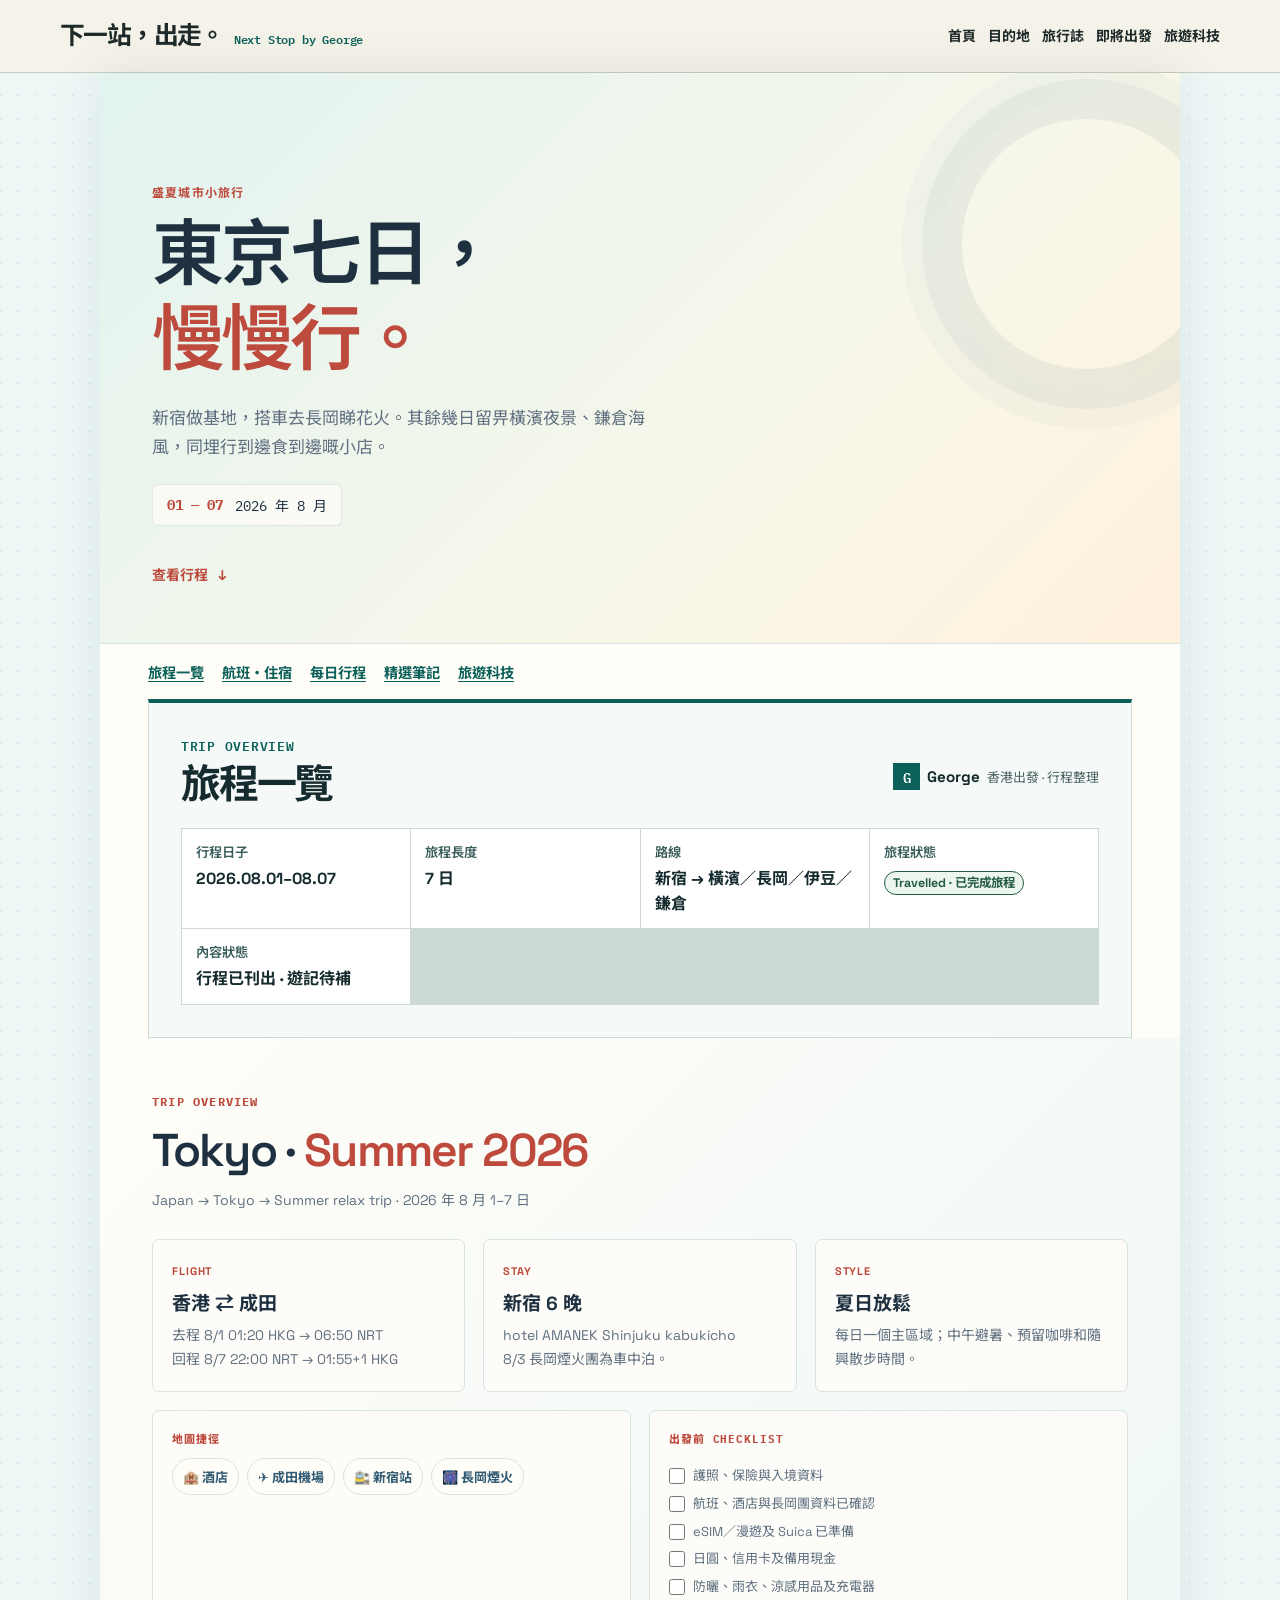
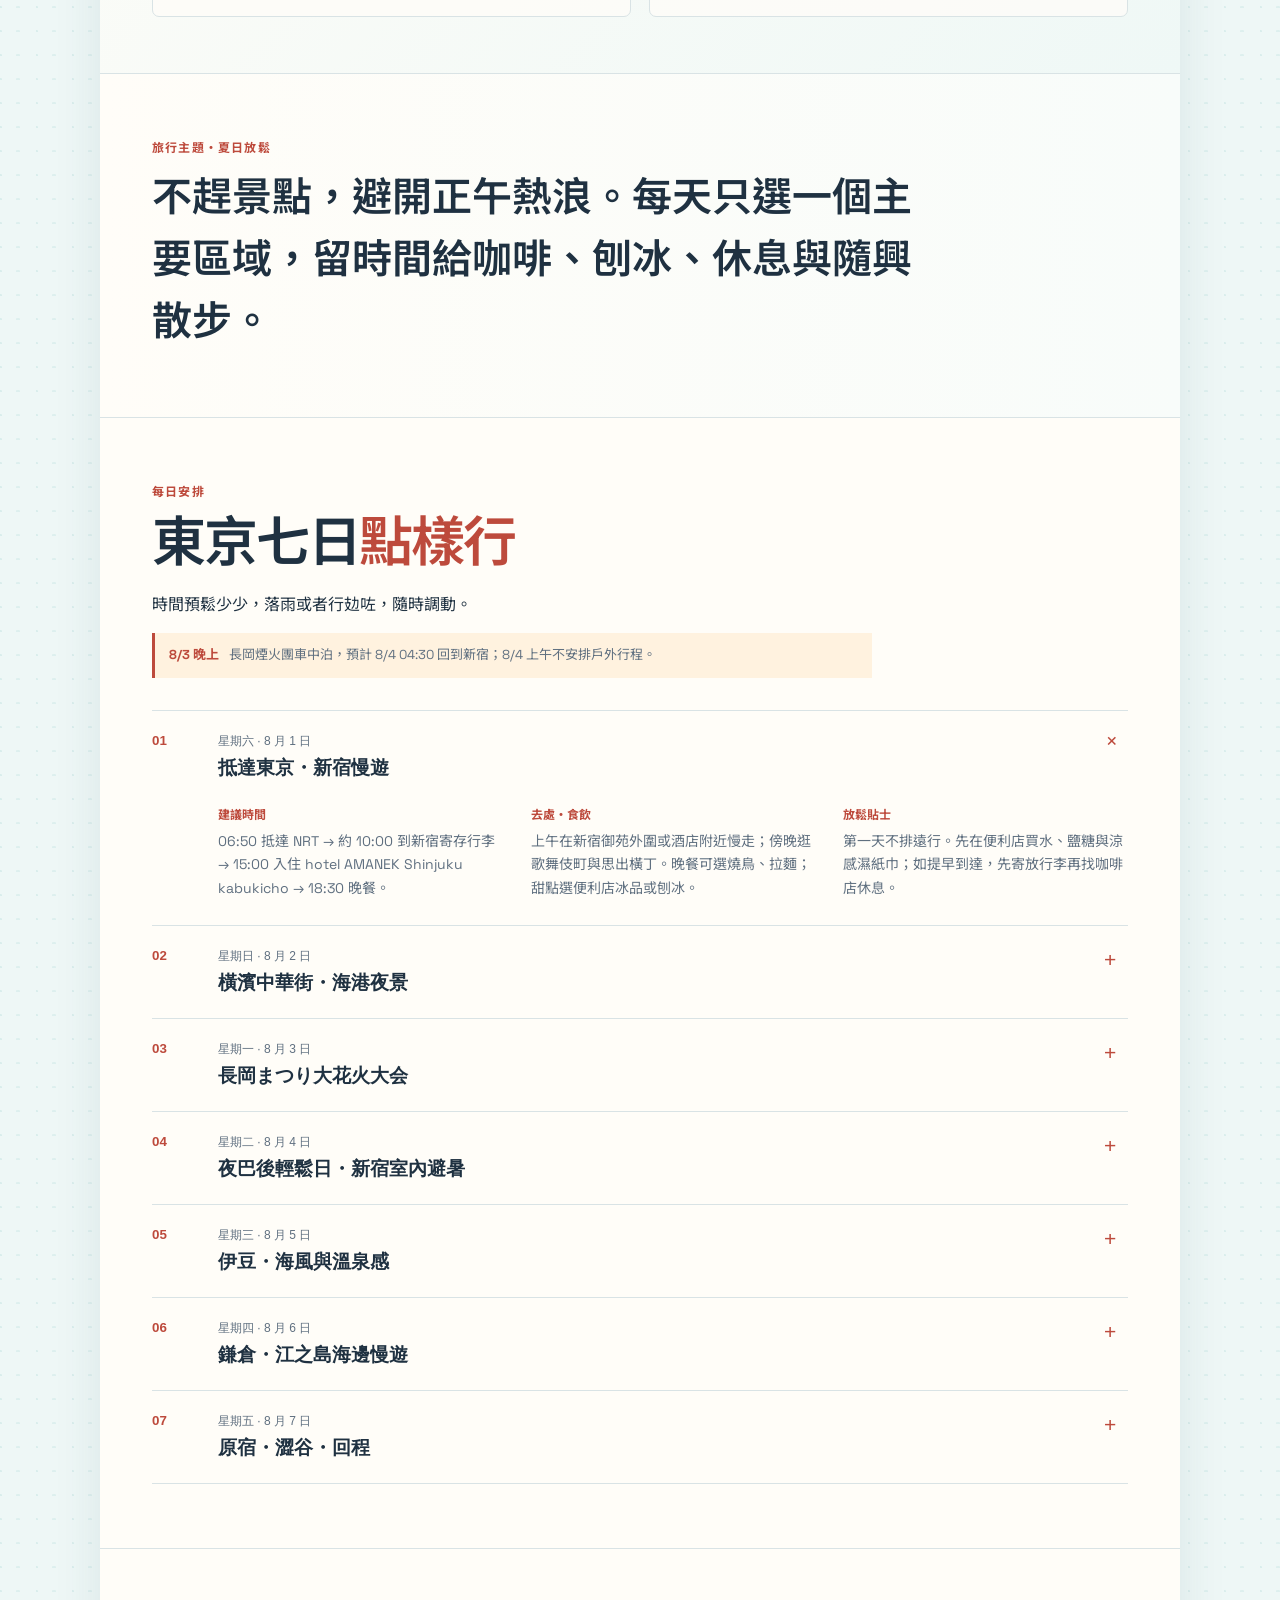
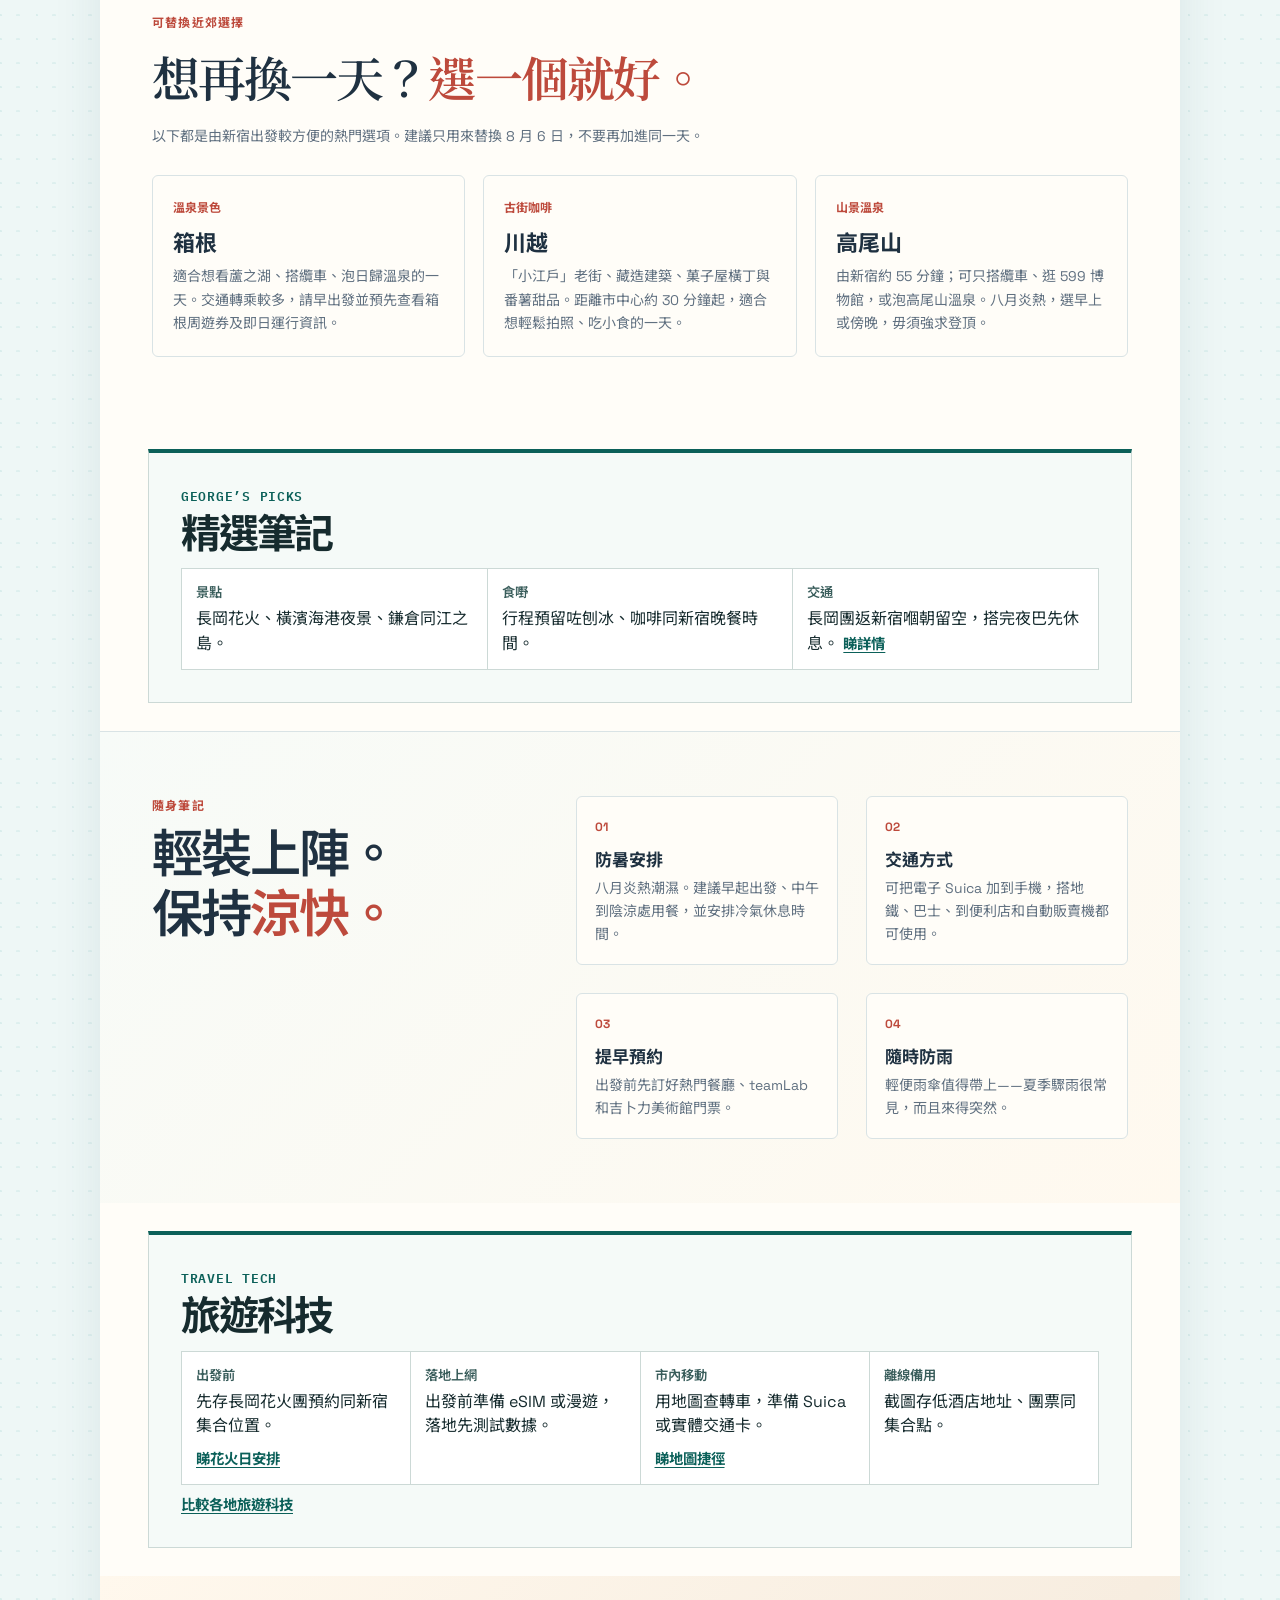
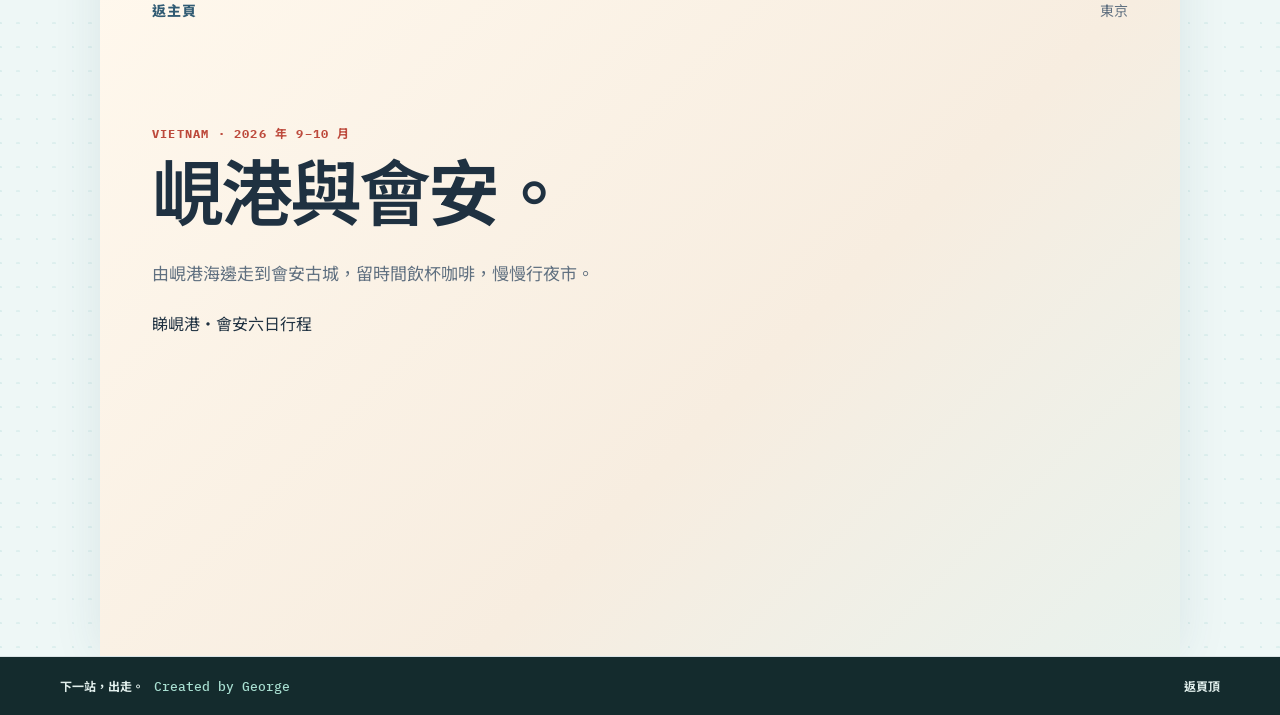
==== commit 5da5e5ef: "Polish travel branding, navigation and trip status" ====
--- a/archive.html
+++ b/archive.html
@@ -3,7 +3,18 @@
 <head>
   <meta charset="UTF-8" />
   <meta name="viewport" content="width=device-width, initial-scale=1.0" />
-  <title>東京夏日之旅｜下一站，出走。 by George</title>
+  <title>東京夏日之旅｜下一站，出走。｜Next Stop by George</title>
+  <meta name="description" content="2026 年 8 月東京七日行程，收錄新宿住宿、長岡花火、橫濱及鎌倉路線。旅程已完成，遊記待補。">
+  <link rel="canonical" href="https://geolhc.github.io/travel-george/archive.html">
+  <meta property="og:title" content="東京夏日之旅｜下一站，出走。｜Next Stop by George">
+  <meta property="og:description" content="2026 年 8 月東京七日行程，收錄新宿住宿、長岡花火、橫濱及鎌倉路線。旅程已完成，遊記待補。">
+  <meta property="og:url" content="https://geolhc.github.io/travel-george/archive.html">
+  <meta property="og:site_name" content="Next Stop by George">
+  <meta property="og:locale" content="zh_HK">
+  <meta property="og:type" content="article">
+  <meta name="twitter:card" content="summary">
+  <meta name="twitter:title" content="東京夏日之旅｜下一站，出走。｜Next Stop by George">
+  <meta name="twitter:description" content="2026 年 8 月東京七日行程，收錄新宿住宿、長岡花火、橫濱及鎌倉路線。旅程已完成，遊記待補。">
   <link rel="preconnect" href="https://fonts.googleapis.com">
   <link rel="preconnect" href="https://fonts.gstatic.com" crossorigin>
   <link href="https://fonts.googleapis.com/css2?family=Noto+Sans+TC:wght@400;500;600;700&family=Noto+Serif+TC:wght@500;600;700&display=swap" rel="stylesheet">
@@ -15,7 +26,7 @@
 <body><header class="journal-header">
     <div class="frame masthead">
       <a class="brand" href="./"><strong>下一站，出走。</strong> <span lang="en">Next Stop by George</span></a>
-      <nav aria-label="主選單"><span aria-hidden="true">🇯🇵</span><a href="./#destinations">目的地</a><a href="./#next">下一站</a><a href="./#tech-matrix">旅遊科技</a></nav>
+      <nav aria-label="主選單"><a href="./">首頁</a><a href="./#destinations">目的地</a><a href="./#journal">旅行誌</a><a href="./#next">即將出發</a><a href="./#tech-matrix">旅遊科技</a></nav>
     </div>
   </header>
   <main>
@@ -38,11 +49,11 @@
   <nav class="trip-index" aria-label="行程目錄"><a href="#trip-brief">旅程一覽</a><a href="#overview">航班・住宿</a><a href="#plan">每日行程</a><a href="#trip-picks">精選筆記</a><a href="#travel-tech">旅遊科技</a></nav>
   <section class="trip-brief" id="trip-brief" aria-labelledby="brief-heading">
     <div class="brief-heading"><div><p class="matrix-label" lang="en">TRIP OVERVIEW</p><h2 id="brief-heading">旅程一覽</h2></div><p class="george-byline"><span>G</span><b lang="en">George</b><small>香港出發 · 行程整理</small></p></div>
-    <dl class="trip-stats"><div><dt>行程日子</dt><dd>2026.08.01–08.07</dd></div><div><dt>旅程長度</dt><dd>7 日</dd></div><div><dt>路線</dt><dd>新宿 → 橫濱／長岡／伊豆／鎌倉</dd></div><div><dt>進度</dt><dd>行程已整理</dd></div></dl>
+    <dl class="trip-stats"><div><dt>行程日子</dt><dd>2026.08.01–08.07</dd></div><div><dt>旅程長度</dt><dd>7 日</dd></div><div><dt>路線</dt><dd>新宿 → 橫濱／長岡／伊豆／鎌倉</dd></div><div><dt>旅程狀態</dt><dd><span class="travel-badge travel-badge--travelled"><span lang="en">Travelled</span> · 已完成旅程</span></dd></div><div><dt>內容狀態</dt><dd>行程已刊出 · 遊記待補</dd></div></dl>
   </section>
 </div>
     <section class="trip-overview" id="overview">
-      <div class="overview-heading"><div><p class="eyebrow">Trip Overview</p><h2>Tokyo · <em>Summer 2026</em></h2><p>Japan → Tokyo → Summer relax trip · 2026 年 8 月 1–7 日</p></div><span class="trip-status">已規劃</span></div>
+      <div class="overview-heading"><div><p class="eyebrow">Trip Overview</p><h2>Tokyo · <em>Summer 2026</em></h2><p>Japan → Tokyo → Summer relax trip · 2026 年 8 月 1–7 日</p></div></div>
       <div class="overview-grid">
         <article><span>FLIGHT</span><h3>香港 ⇄ 成田</h3><p>去程 8/1 01:20 HKG → 06:50 NRT<br>回程 8/7 22:00 NRT → 01:55+1 HKG</p></article>
         <article><span>STAY</span><h3>新宿 6 晚</h3><p>hotel AMANEK Shinjuku kabukicho<br>8/3 長岡煙火團為車中泊。</p></article>
@@ -103,7 +114,7 @@
     </div>
   </main>
   <footer class="george-footer"><div class="trip-shell footer-inner">
-      <a class="footer-brand" href="./">下一站，出走。<span lang="en">Built by George</span></a>
+      <a class="footer-brand" href="./">下一站，出走。<span lang="en">Created by George</span></a>
       
       <a href="#top">返頁頂</a>
     </div></footer>
--- a/travel-system.css
+++ b/travel-system.css
@@ -148,3 +148,21 @@
   .picks-stats { grid-template-columns: minmax(0, 1fr); }
   .tech-matrix th, .tech-matrix td { padding: 9px 8px; }
 }
+
+.travel-badge {
+  display: inline-block;
+  width: fit-content;
+  margin-top: 4px;
+  padding: 2px 8px;
+  border: 1px solid currentColor;
+  border-radius: 99px;
+  font-size: .78rem;
+  font-weight: 700;
+  line-height: 1.45;
+}
+.travel-badge--travelled { color: #255c46; background: #ecf6ef; }
+.travel-badge--upcoming { color: #1c537c; background: #edf6ff; }
+.travel-badge--planning { color: #794416; background: #fff4e3; }
+.trip-entry .travel-badge { display: inline-block; }
+.upcoming-links { display: flex; flex-wrap: wrap; gap: 8px; align-items: center; }
+.journal-header nav a[aria-current="page"] { text-decoration: underline; text-underline-offset: .25em; }
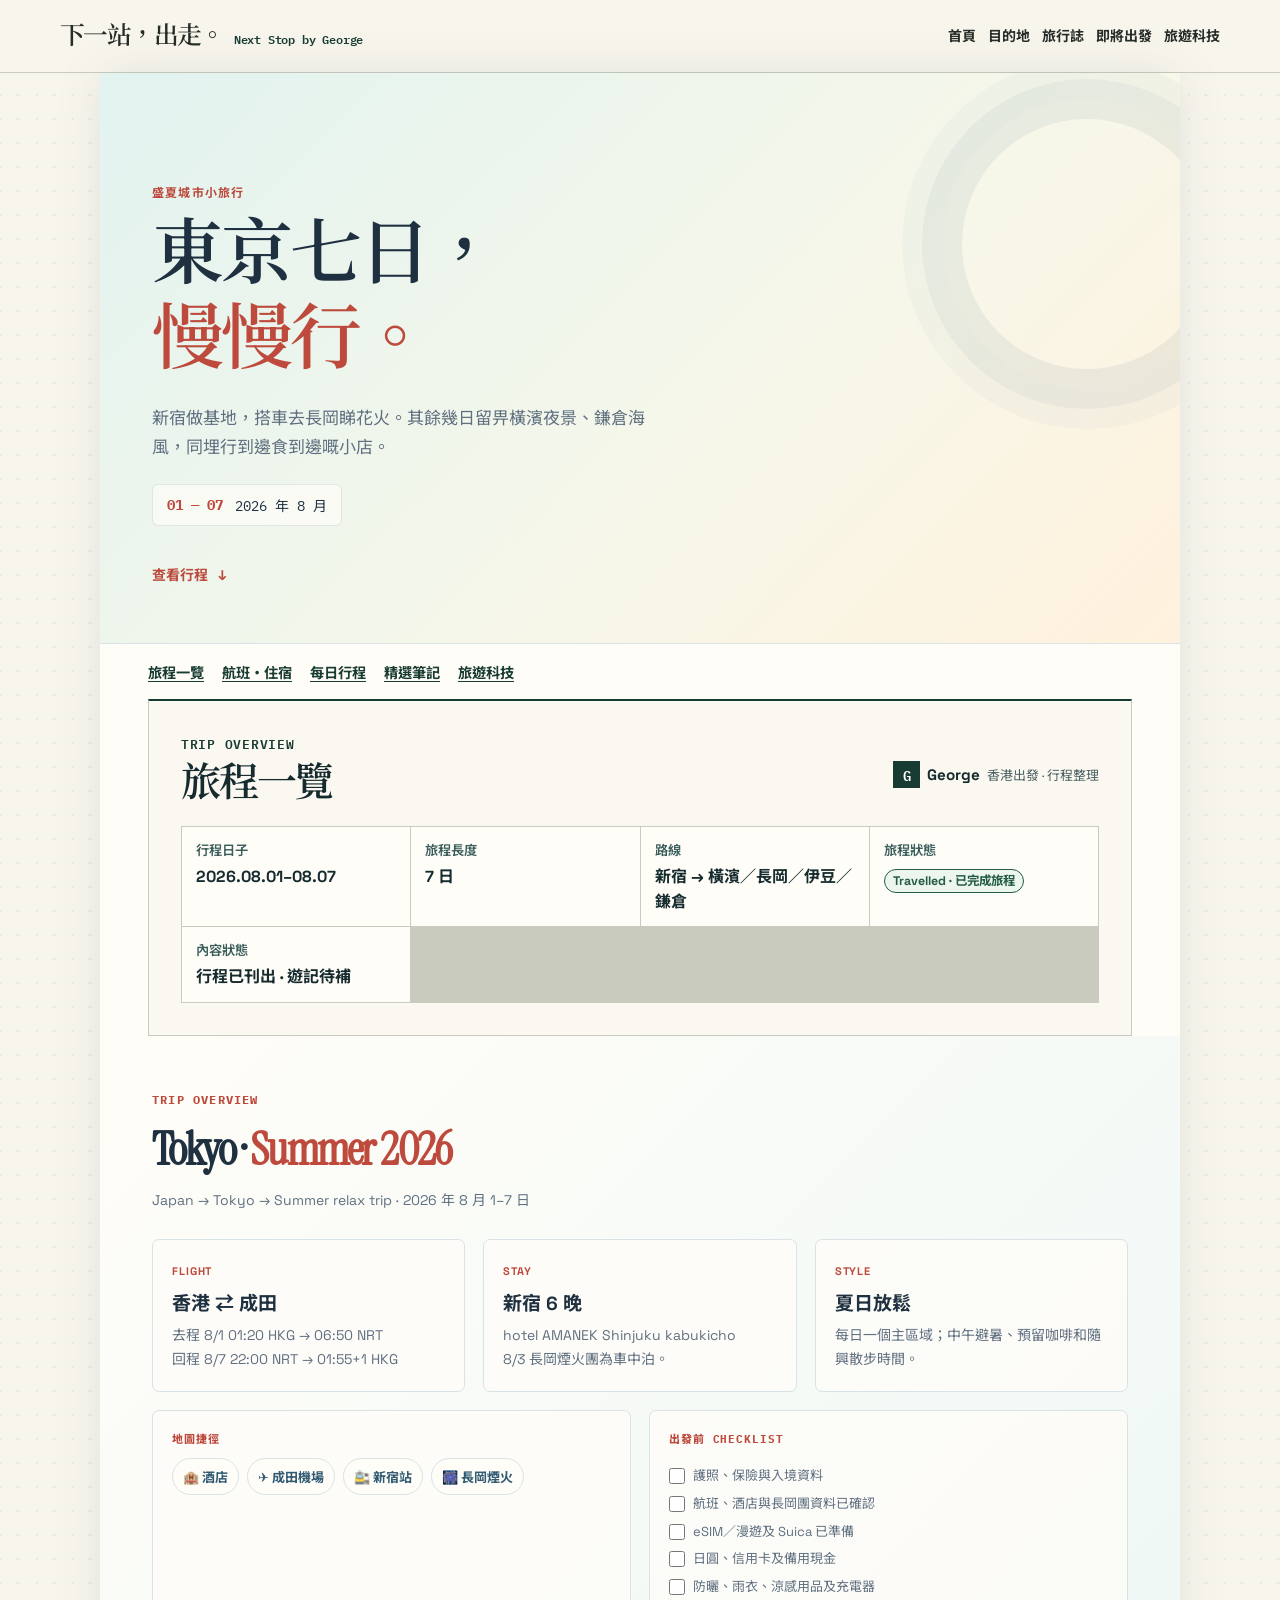
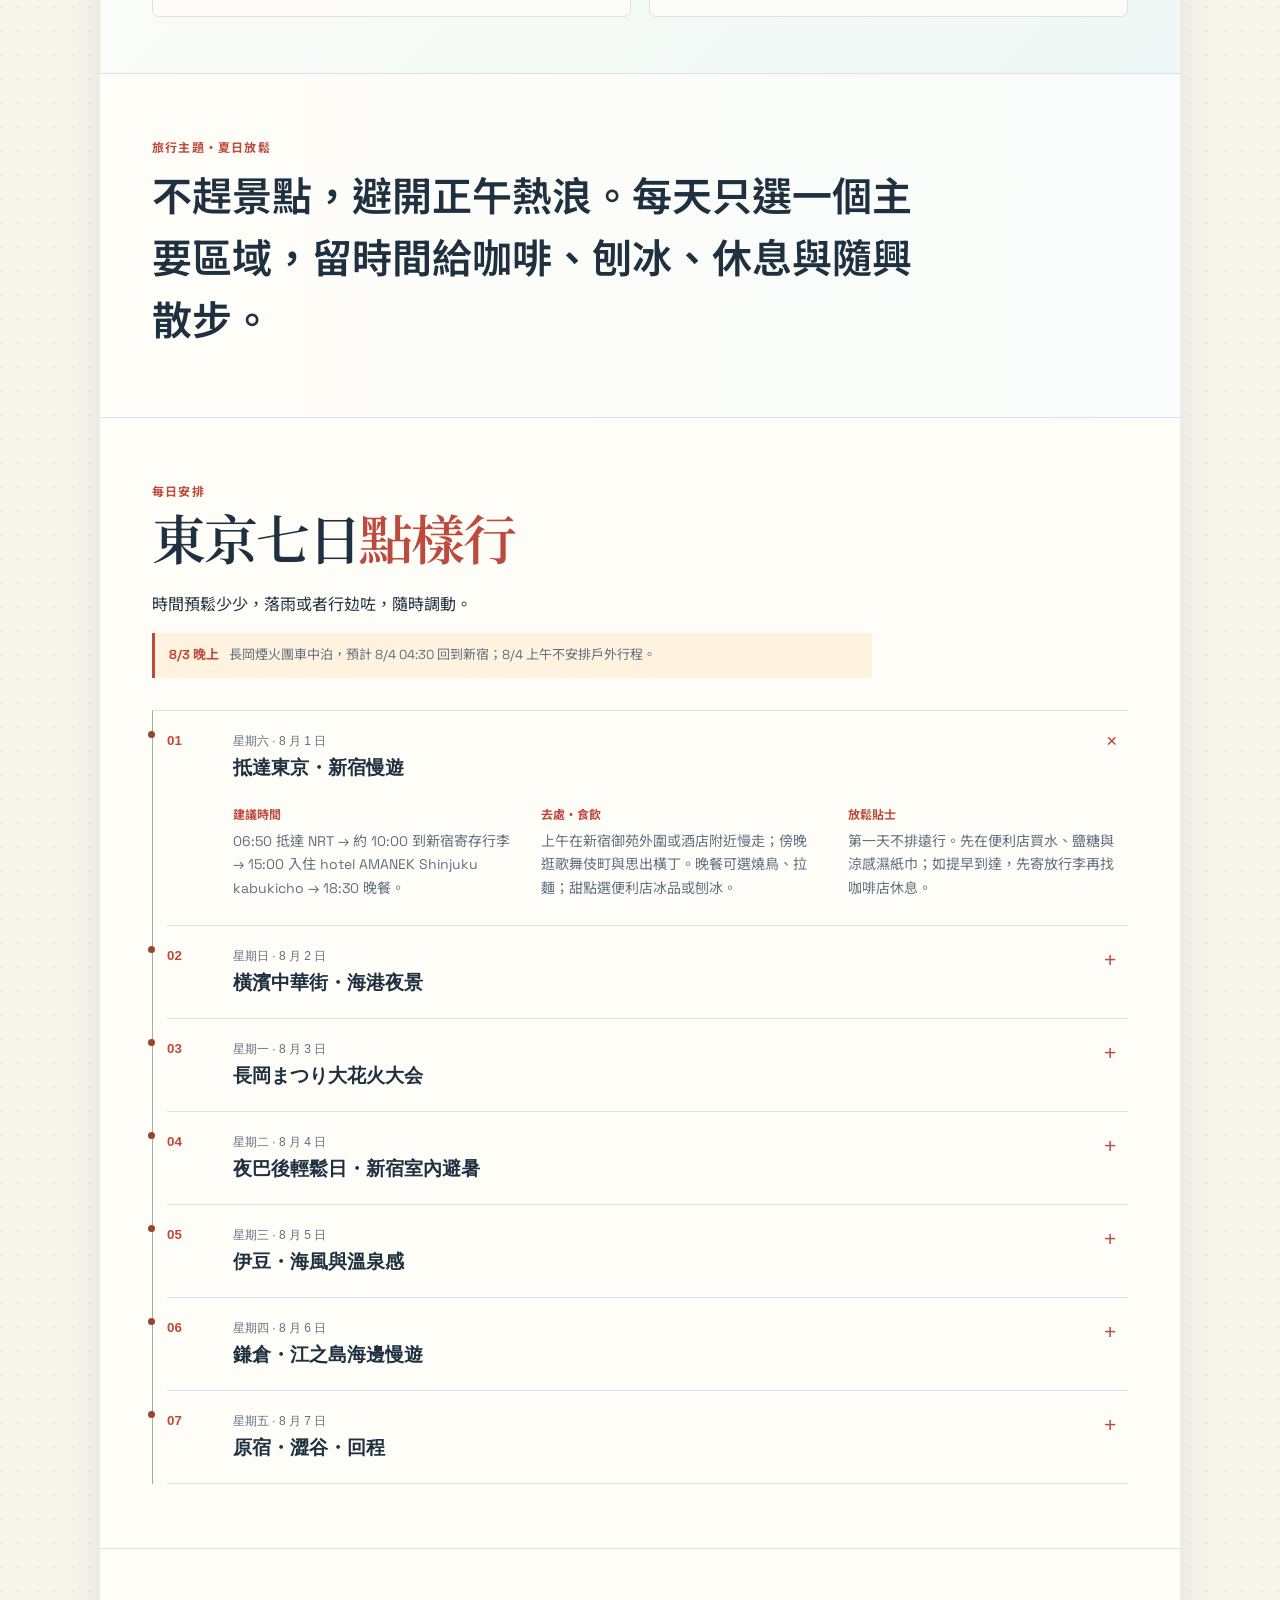
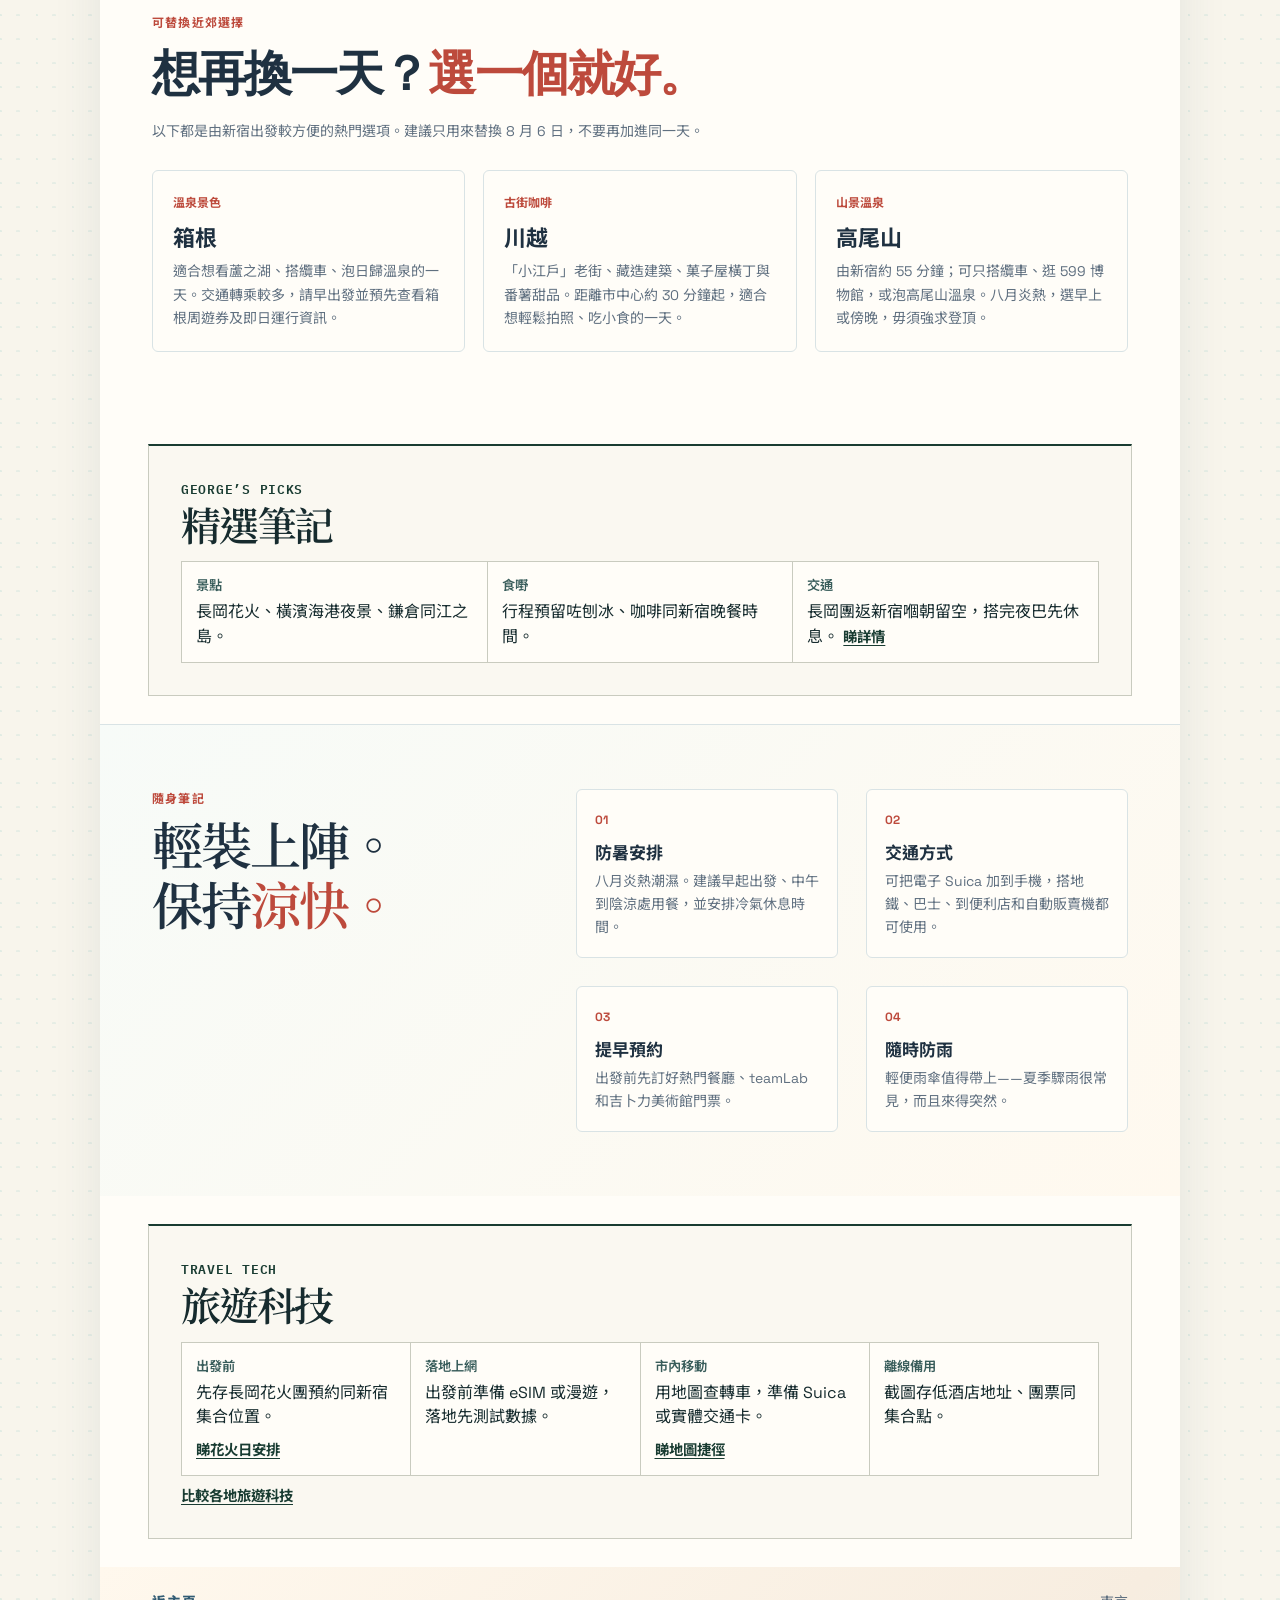
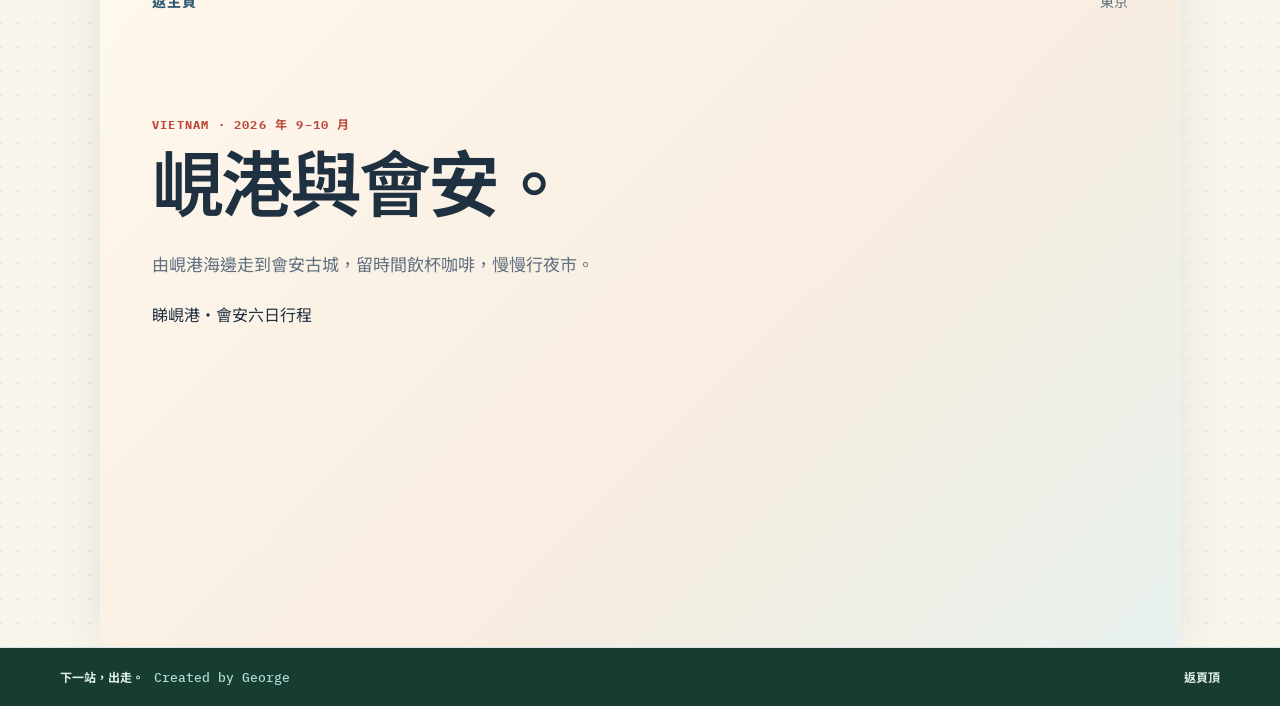
==== commit a6183bde: "Refine Travel George into an editorial travel magazine" ====
--- a/archive.html
+++ b/archive.html
@@ -17,10 +17,9 @@
   <meta name="twitter:description" content="2026 年 8 月東京七日行程，收錄新宿住宿、長岡花火、橫濱及鎌倉路線。旅程已完成，遊記待補。">
   <link rel="preconnect" href="https://fonts.googleapis.com">
   <link rel="preconnect" href="https://fonts.gstatic.com" crossorigin>
-  <link href="https://fonts.googleapis.com/css2?family=Noto+Sans+TC:wght@400;500;600;700&family=Noto+Serif+TC:wght@500;600;700&display=swap" rel="stylesheet">
   <link rel="stylesheet" href="styles.css" />
 <link rel="stylesheet" href="masthead.css"><meta name="author" content="George">
-  <link href="https://fonts.googleapis.com/css2?family=IBM+Plex+Mono:wght@400;500;600&family=Noto+Sans+HK:wght@400;500;600;700;800&family=Space+Grotesk:wght@400;500;600;700&display=swap" rel="stylesheet">
+  <link href="https://fonts.googleapis.com/css2?family=IBM+Plex+Mono:wght@500;600&amp;family=Instrument+Serif:ital@0;1&amp;family=Noto+Sans+HK:wght@400;600;700&amp;family=Noto+Serif+HK:wght@600;700&amp;family=Space+Grotesk:wght@500;700&amp;display=swap" rel="stylesheet">
   <link rel="stylesheet" href="travel-system.css">
 </head>
 <body><header class="journal-header">
--- a/travel-system.css
+++ b/travel-system.css
@@ -166,3 +166,72 @@
 .trip-entry .travel-badge { display: inline-block; }
 .upcoming-links { display: flex; flex-wrap: wrap; gap: 8px; align-items: center; }
 .journal-header nav a[aria-current="page"] { text-decoration: underline; text-underline-offset: .25em; }
+
+/* Editorial edition */
+:root {
+  --edition-paper: #f8f5ec;
+  --edition-forest: #193c32;
+  --edition-ink: #262d29;
+  --edition-rust: #97462d;
+  --edition-line: #c9cbbf;
+  --edition-serif: "Instrument Serif", "Noto Serif HK", Georgia, serif;
+  --serif: var(--edition-serif);
+  --display: var(--edition-serif);
+  --trip-green: var(--edition-forest);
+  --trip-panel: #faf8f1;
+  --trip-line: var(--edition-line);
+}
+body { background-color: var(--edition-paper); }
+.journal-header { background: var(--edition-paper); border-bottom: 1px solid var(--edition-line); color: var(--edition-ink); }
+.journal-header .brand strong, .cover h1, .hero h1, .hero-text h1, .article-title,
+.section-top h2, .dispatch h2, .next-stop h2, .trip-module h2, .tech-matrix h2,
+.trip-brief h2, .plan h2, .notes h2, .overview-heading h2, .country-title h3 {
+  font-family: var(--edition-serif);
+  font-weight: 600;
+}
+.journal-header nav a { min-height: 44px; text-underline-offset: .35em; }
+.journal-header nav a:hover, .trip-index a:hover { color: var(--edition-rust); }
+.cover { border: 0; background: var(--edition-forest); color: #fffdf4; }
+.cover .cover-copy { padding: clamp(25px, 4.6vw, 68px); }
+.cover .eyebrow, .cover-route span { color: #f0b79b; }
+.cover-english { color: #e2d4bc; font-family: var(--edition-serif); font-style: italic; }
+.cover-deck, .cover-actions > span { color: #e3e7d8; }
+.cover-actions .button { background: #f7eedc; border-color: #f7eedc; color: var(--edition-forest); }
+.cover-photo figcaption { font-family: var(--trip-mono); background: var(--edition-forest); }
+.country-grid { gap: clamp(12px, 2vw, 26px); }
+.country-grid .country { padding: 0 0 12px; border: 0; border-bottom: 1px solid var(--edition-line); background: transparent; }
+.country-art { aspect-ratio: 2.45; position: relative; overflow: hidden; isolation: isolate; background-color: var(--edition-forest); }
+.country-art img { width: 100%; height: 100%; object-fit: cover; object-position: center 60%; }
+.country-art span { position: absolute; left: 10px; bottom: 8px; padding: 2px 7px; background: #193c32; color: white; font-size: .79rem; }
+.art-korea { background: radial-gradient(circle at 73% 29%, #f5d0a3 0 8%, transparent 8.5%), linear-gradient(155deg, transparent 0 49%, #547b67 49.5% 64%, transparent 64.5%), linear-gradient(25deg, transparent 0 35%, #335c50 35.5% 57%, transparent 57.5%), linear-gradient(#e2d8bc 0 63%, #849e88 63% 76%, #476a66 76%); }
+.country-title { padding-block: 13px 4px; }
+.country-title > span { font-family: var(--edition-serif); font-style: italic; color: var(--edition-rust); }
+.trip-entry { min-height: 76px; }
+.trip-entry:hover, .trip-entry:focus-visible { background-color: #eeeade; }
+.link-mark { color: var(--edition-rust); }
+.trip-brief, .trip-module, .tech-matrix { border-top-width: 2px; }
+.trip-stats > div { background: #fffdf8; }
+.day-list, .days { border-left: 1px solid #a5afa1; padding-left: 14px; }
+.day-list > details, .days > .day { position: relative; }
+.day-list > details::before, .days > .day::before { content: ""; position: absolute; left: -19px; top: 20px; width: 7px; height: 7px; border-radius: 50%; background: var(--edition-rust); }
+.day-list summary, .days button { min-height: 48px; }
+.george-footer { background: var(--edition-forest); }
+:focus-visible { outline: 3px solid #b76b45; outline-offset: 3px; }
+@media (max-width: 700px) {
+  .journal-header .masthead { display: block; padding: 11px 0 0; }
+  .journal-header .masthead nav { display: grid; grid-template-columns: repeat(5,minmax(0,1fr)); gap: 0; width: 100%; margin-top: 8px; border-top: 1px solid var(--edition-line); }
+  .journal-header .masthead nav a { justify-content: center; min-height: 46px; font-size: .84rem; white-space: nowrap; }
+  .country-art { aspect-ratio: 2.8; }
+  .trip-index a { display: inline-flex; align-items: center; min-height: 44px; }
+}
+@media (prefers-reduced-motion: no-preference) {
+  .country-art img, .button, .trip-entry { transition: transform .22s ease, background-color .22s ease; }
+  @media (hover: hover) {
+    .country:hover .country-art img { transform: scale(1.035); }
+    .button:hover { transform: translateY(-2px); }
+  }
+}
+@media (prefers-reduced-motion: reduce) {
+  html { scroll-behavior: auto; }
+  *, *::before, *::after { transition-duration: 0s !important; animation-duration: 0s !important; }
+}
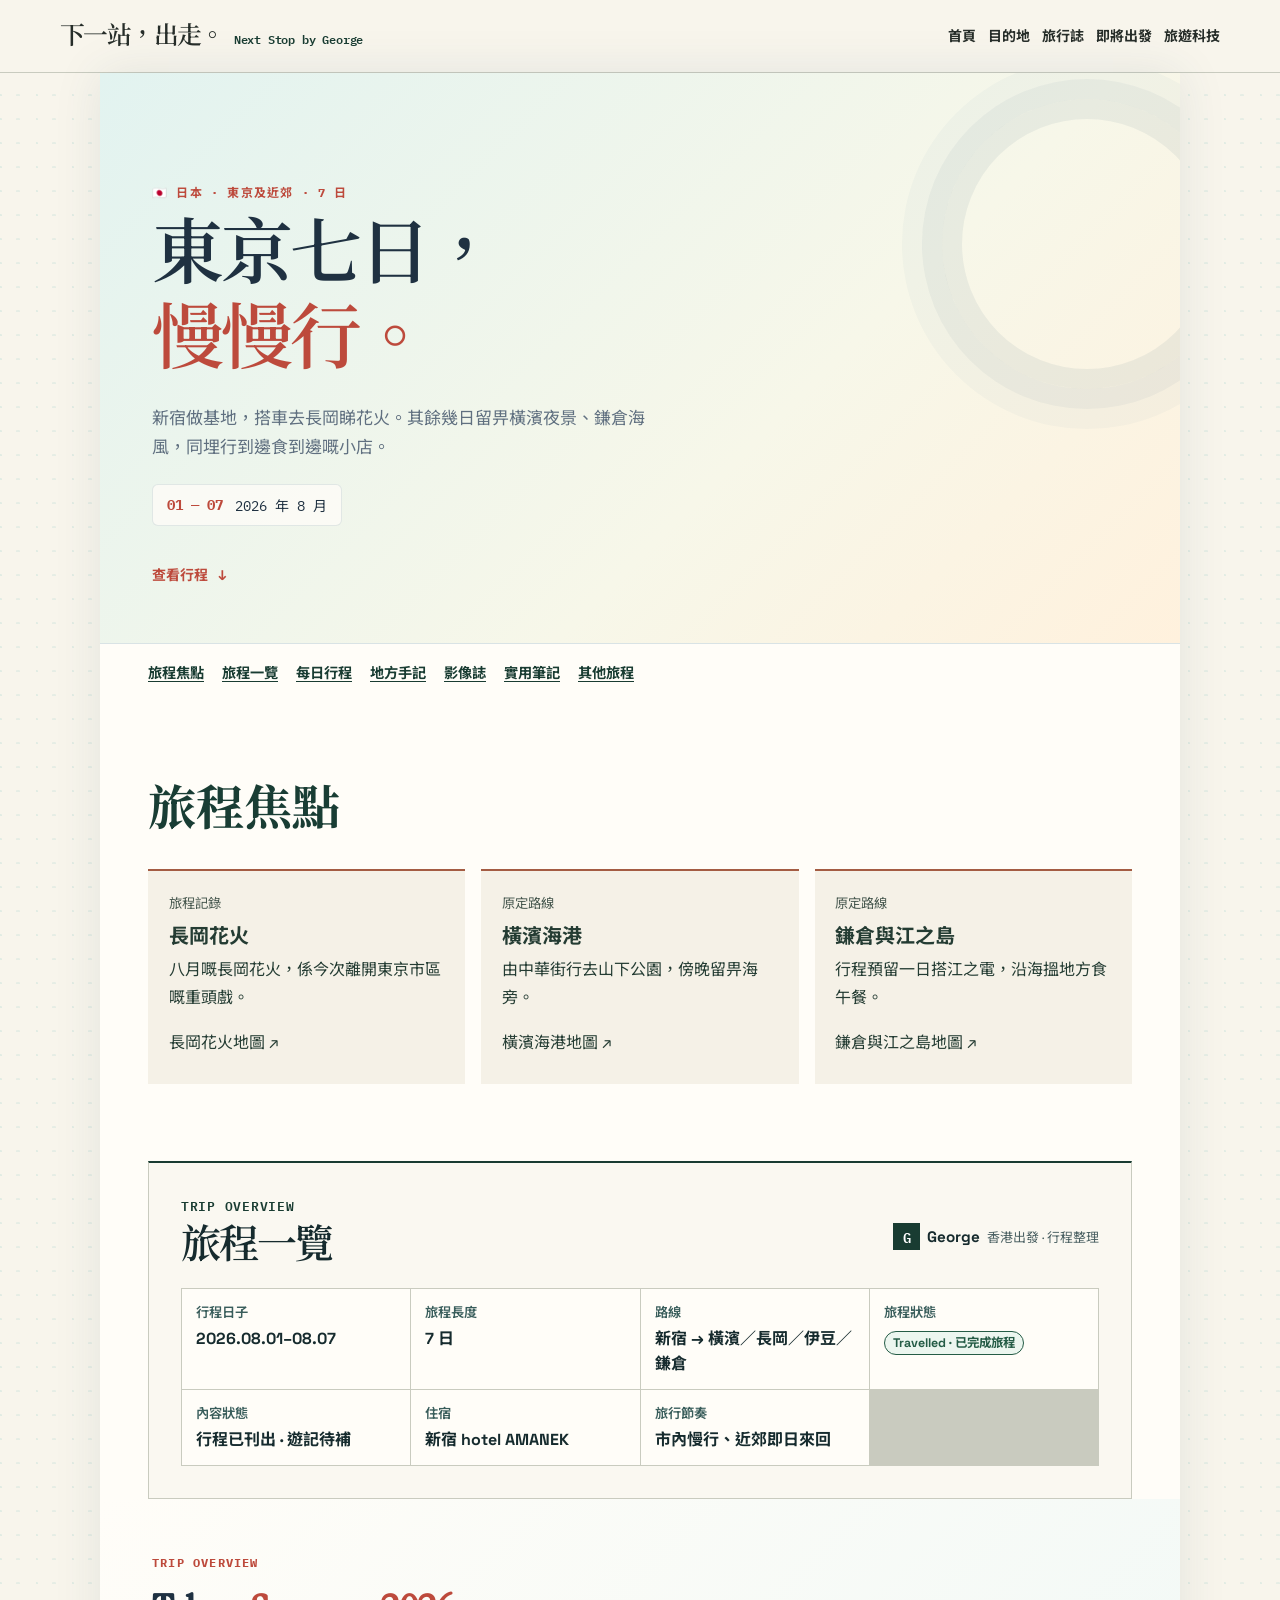
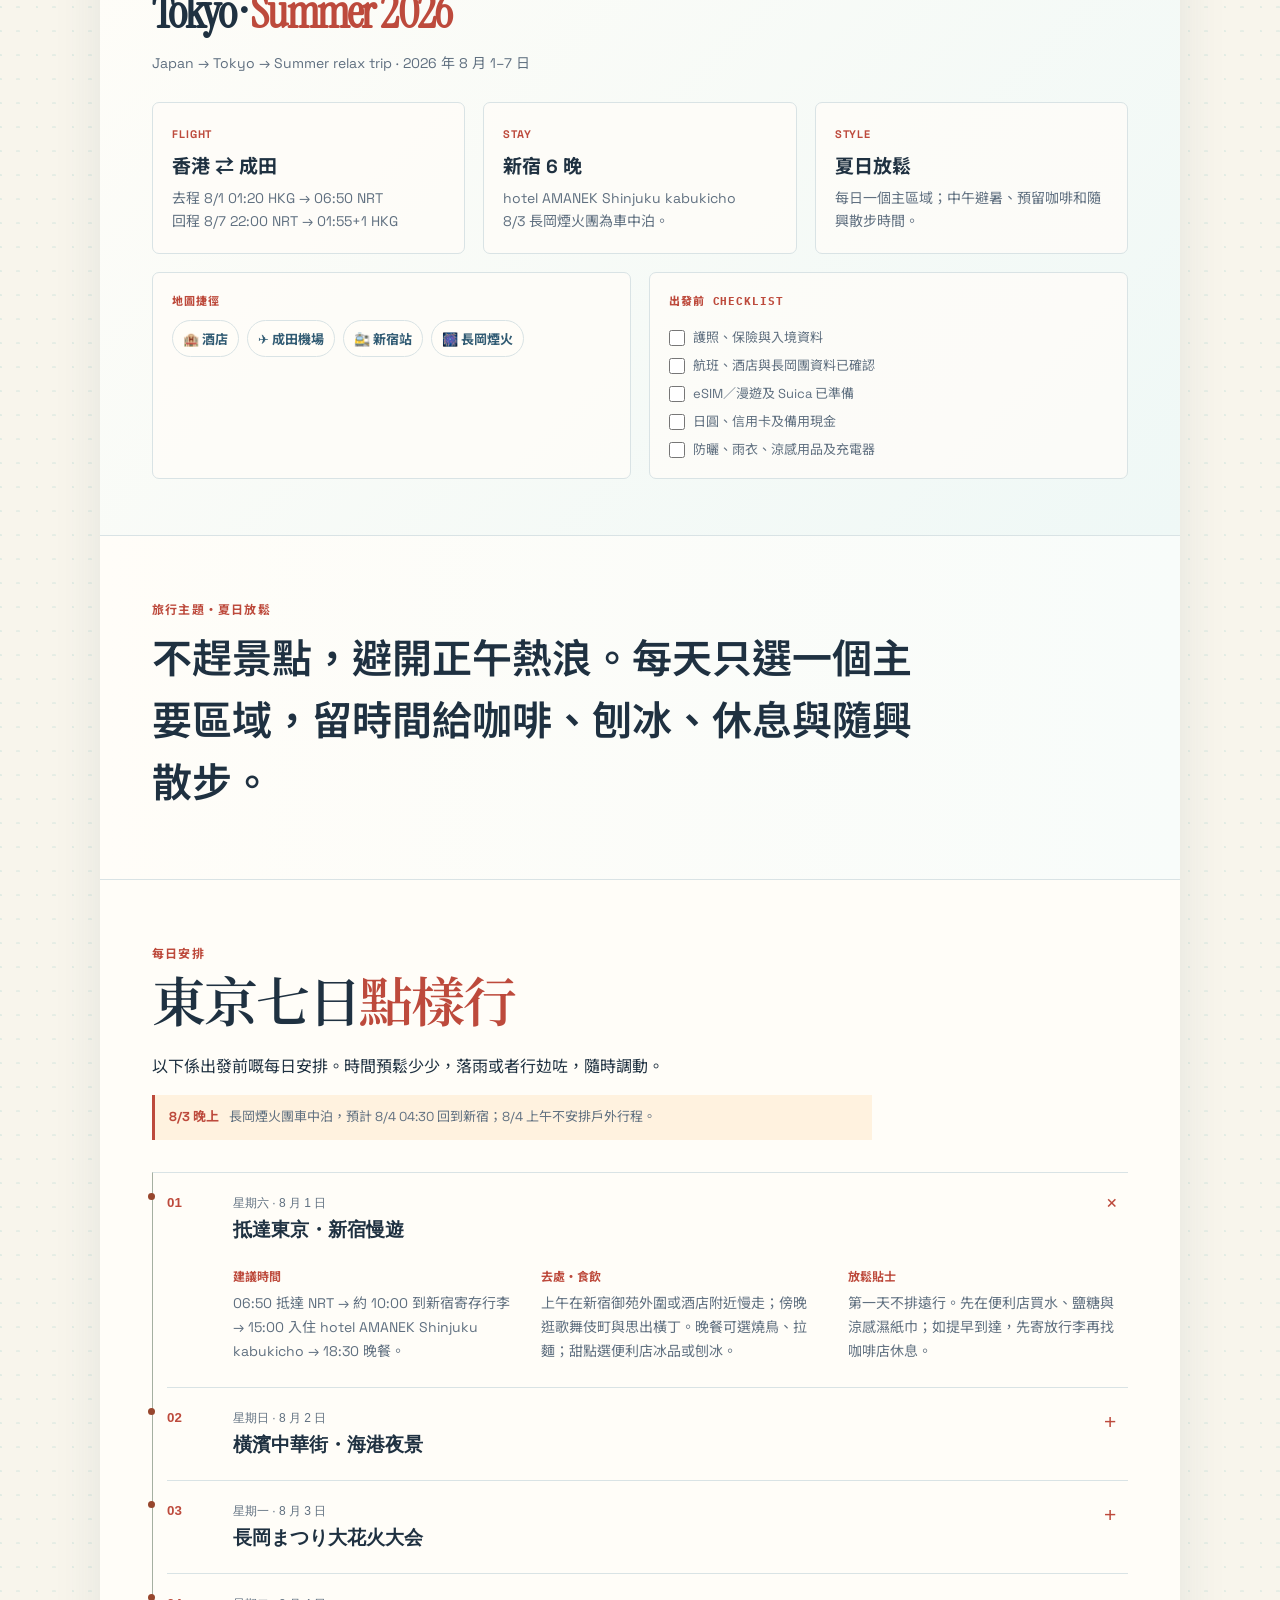
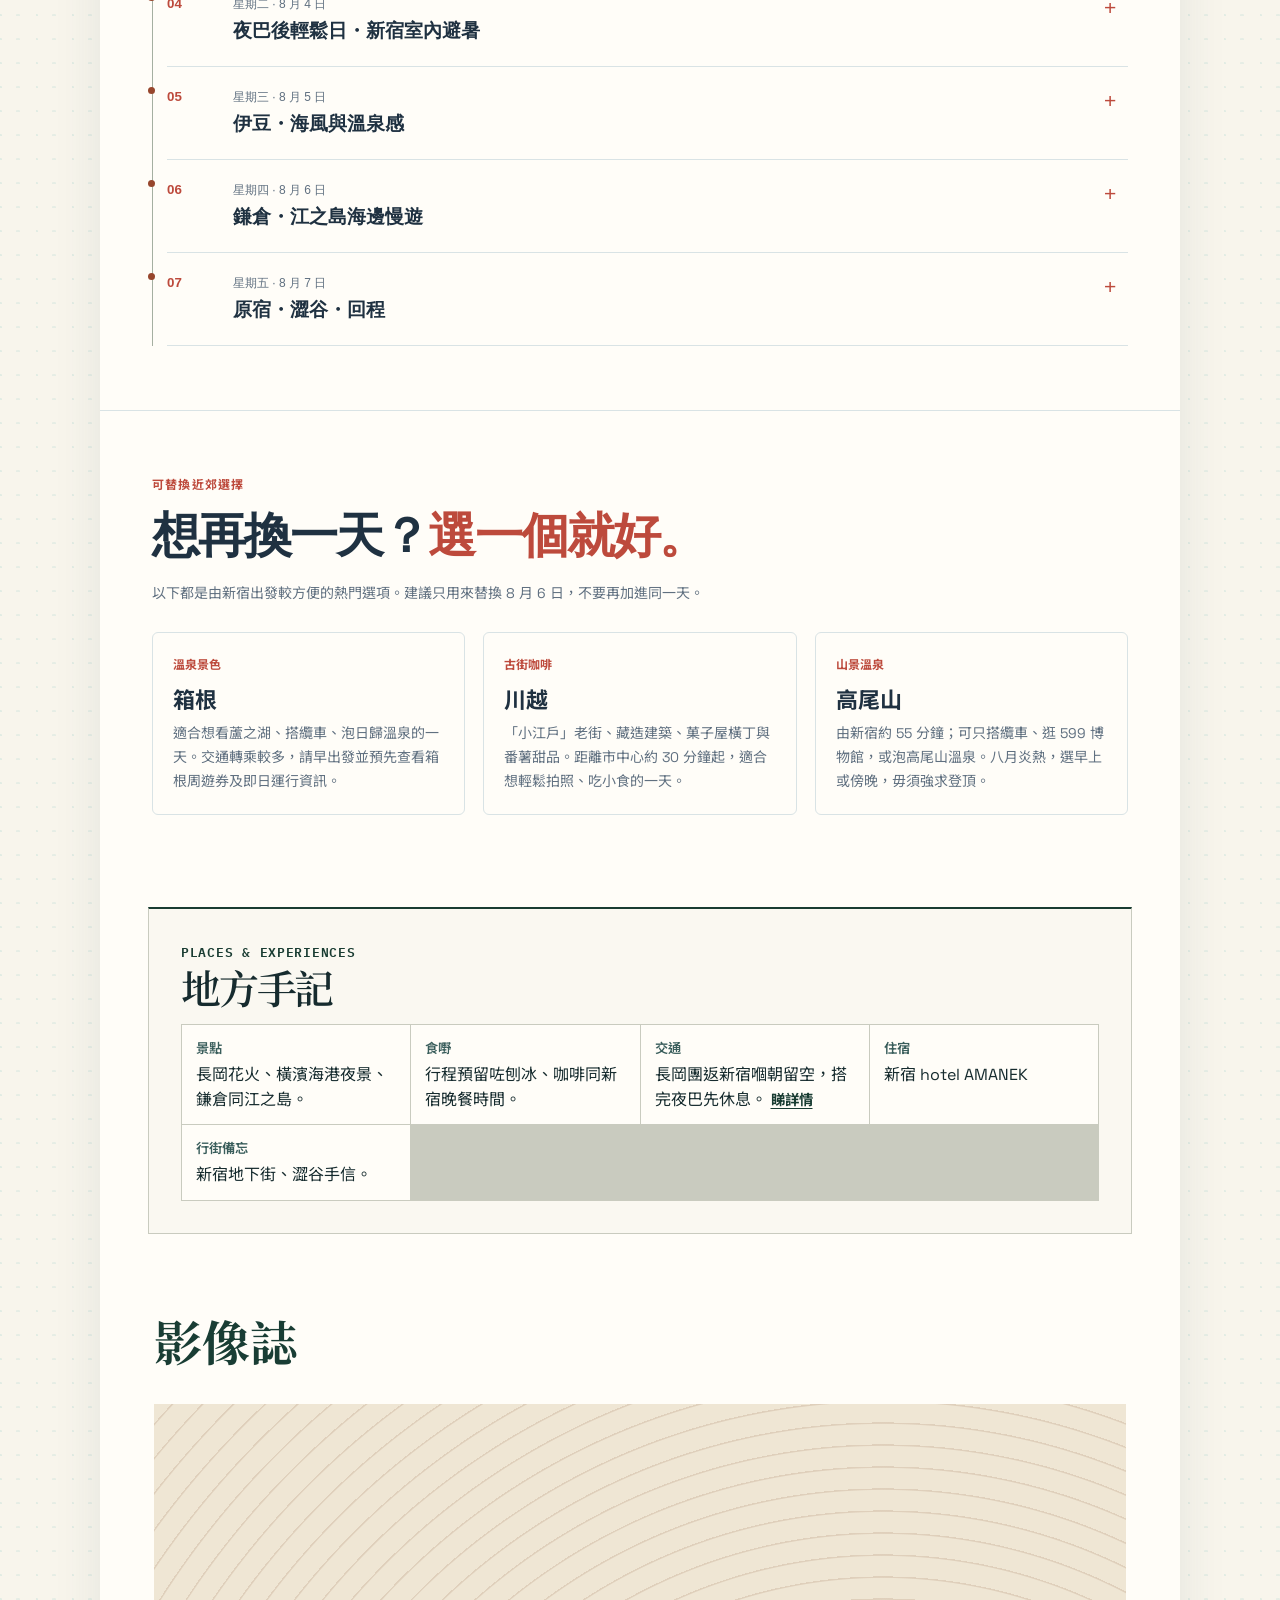
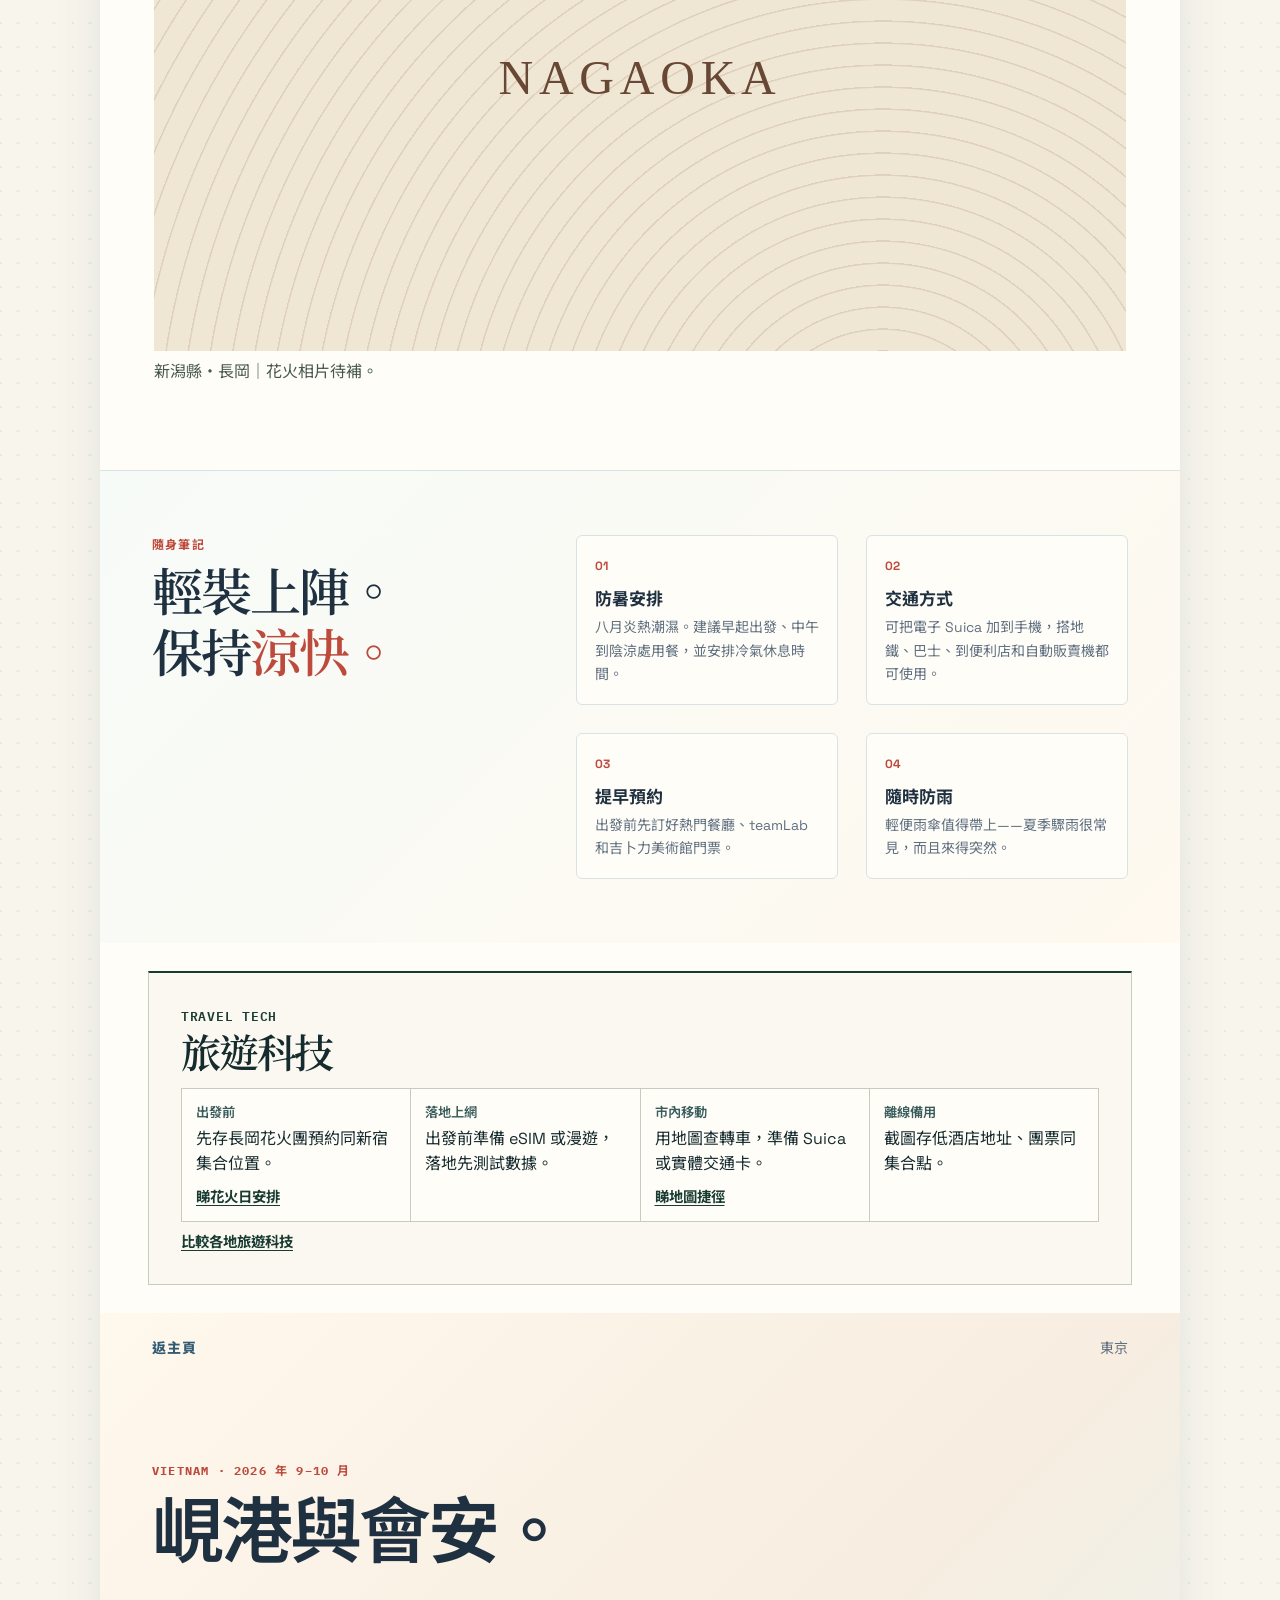
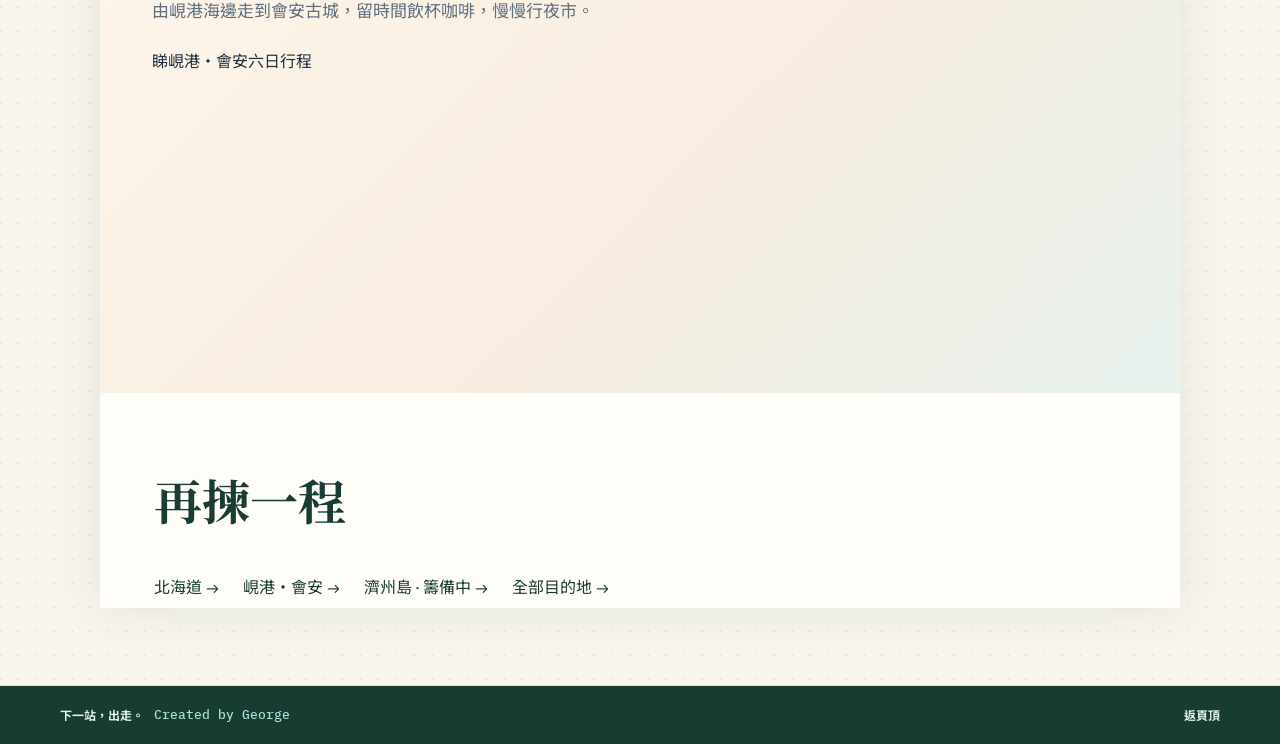
==== commit 248517b2: "Shape three destination pages into travel journals" ====
--- a/archive.html
+++ b/archive.html
@@ -21,6 +21,7 @@
 <link rel="stylesheet" href="masthead.css"><meta name="author" content="George">
   <link href="https://fonts.googleapis.com/css2?family=IBM+Plex+Mono:wght@500;600&amp;family=Instrument+Serif:ital@0;1&amp;family=Noto+Sans+HK:wght@400;600;700&amp;family=Noto+Serif+HK:wght@600;700&amp;family=Space+Grotesk:wght@500;700&amp;display=swap" rel="stylesheet">
   <link rel="stylesheet" href="travel-system.css">
+<link rel="stylesheet" href="destination-journal.css">
 </head>
 <body><header class="journal-header">
     <div class="frame masthead">
@@ -34,7 +35,7 @@
     <div id="tokyo">
     <section class="hero" id="tokyo-trip">
       <div class="hero-copy">
-        <p class="eyebrow">盛夏城市小旅行</p>
+        <p class="eyebrow">🇯🇵 日本 · 東京及近郊 · 7 日</p>
         <h1>東京七日，<br><em>慢慢行。</em></h1>
         <p class="lede">新宿做基地，搭車去長岡睇花火。其餘幾日留畀橫濱夜景、鎌倉海風，同埋行到邊食到邊嘅小店。</p>
         <div class="dates"><strong>01 — 07</strong><span>2026 年 8 月</span></div>
@@ -45,10 +46,11 @@
     </section>
 
     <div class="trip-shell">
-  <nav class="trip-index" aria-label="行程目錄"><a href="#trip-brief">旅程一覽</a><a href="#overview">航班・住宿</a><a href="#plan">每日行程</a><a href="#trip-picks">精選筆記</a><a href="#travel-tech">旅遊科技</a></nav>
+  <nav class="trip-index" aria-label="行程目錄"><a href="#highlights">旅程焦點</a><a href="#trip-brief">旅程一覽</a><a href="#plan">每日行程</a><a href="#trip-picks">地方手記</a><a href="#photo-stories">影像誌</a><a href="#notes">實用筆記</a><a href="#explore">其他旅程</a></nav>
+<section class="journal-spread" id="highlights"><h2>旅程焦點</h2><div class="journal-cards"><article class="journal-card"><small>旅程記錄</small><h3>長岡花火</h3><p>八月嘅長岡花火，係今次離開東京市區嘅重頭戲。</p><a href="https://www.google.com/maps/search/?api=1&amp;query=Nagaoka+Fireworks+Festival">長岡花火地圖 ↗</a></article><article class="journal-card"><small>原定路線</small><h3>橫濱海港</h3><p>由中華街行去山下公園，傍晚留畀海旁。</p><a href="https://www.google.com/maps/search/?api=1&amp;query=Yamashita+Park+Yokohama">橫濱海港地圖 ↗</a></article><article class="journal-card"><small>原定路線</small><h3>鎌倉與江之島</h3><p>行程預留一日搭江之電，沿海搵地方食午餐。</p><a href="https://www.google.com/maps/search/?api=1&amp;query=Enoshima+Station">鎌倉與江之島地圖 ↗</a></article></div></section>
   <section class="trip-brief" id="trip-brief" aria-labelledby="brief-heading">
     <div class="brief-heading"><div><p class="matrix-label" lang="en">TRIP OVERVIEW</p><h2 id="brief-heading">旅程一覽</h2></div><p class="george-byline"><span>G</span><b lang="en">George</b><small>香港出發 · 行程整理</small></p></div>
-    <dl class="trip-stats"><div><dt>行程日子</dt><dd>2026.08.01–08.07</dd></div><div><dt>旅程長度</dt><dd>7 日</dd></div><div><dt>路線</dt><dd>新宿 → 橫濱／長岡／伊豆／鎌倉</dd></div><div><dt>旅程狀態</dt><dd><span class="travel-badge travel-badge--travelled"><span lang="en">Travelled</span> · 已完成旅程</span></dd></div><div><dt>內容狀態</dt><dd>行程已刊出 · 遊記待補</dd></div></dl>
+    <dl class="trip-stats"><div><dt>行程日子</dt><dd>2026.08.01–08.07</dd></div><div><dt>旅程長度</dt><dd>7 日</dd></div><div><dt>路線</dt><dd>新宿 → 橫濱／長岡／伊豆／鎌倉</dd></div><div><dt>旅程狀態</dt><dd><span class="travel-badge travel-badge--travelled"><span lang="en">Travelled</span> · 已完成旅程</span></dd></div><div><dt>內容狀態</dt><dd>行程已刊出 · 遊記待補</dd></div><div><dt>住宿</dt><dd>新宿 hotel AMANEK</dd></div><div><dt>旅行節奏</dt><dd>市內慢行、近郊即日來回</dd></div></dl>
   </section>
 </div>
     <section class="trip-overview" id="overview">
@@ -67,13 +69,13 @@
     <section class="intro"><p class="eyebrow">旅行主題・夏日放鬆</p><p class="large">不趕景點，避開正午熱浪。每天只選一個主要區域，留時間給咖啡、刨冰、休息與隨興散步。</p></section>
 
     <section class="plan" id="plan">
-      <header><p class="eyebrow">每日安排</p><h2>東京七日<em>點樣行</em></h2><p>時間預鬆少少，落雨或者行攰咗，隨時調動。</p><div class="quick-note"><b>8/3 晚上</b><span>長岡煙火團車中泊，預計 8/4 04:30 回到新宿；8/4 上午不安排戶外行程。</span></div></header>
+      <header><p class="eyebrow">每日安排</p><h2>東京七日<em>點樣行</em></h2><p>以下係出發前嘅每日安排。時間預鬆少少，落雨或者行攰咗，隨時調動。</p><div class="quick-note"><b>8/3 晚上</b><span>長岡煙火團車中泊，預計 8/4 04:30 回到新宿；8/4 上午不安排戶外行程。</span></div></header>
       <div class="days">
         <article class="day active"><button aria-expanded="true"><span class="number">01</span><span><small>星期六 · 8 月 1 日</small><b>抵達東京・新宿慢遊</b></span><i>+</i></button><div class="details"><div><span>建議時間</span><p>06:50 抵達 NRT → 約 10:00 到新宿寄存行李 → 15:00 入住 hotel AMANEK Shinjuku kabukicho → 18:30 晚餐。</p></div><div><span>去處・食飲</span><p>上午在新宿御苑外圍或酒店附近慢走；傍晚逛歌舞伎町與思出橫丁。晚餐可選燒鳥、拉麵；甜點選便利店冰品或刨冰。</p></div><div><span>放鬆貼士</span><p>第一天不排遠行。先在便利店買水、鹽糖與涼感濕紙巾；如提早到達，先寄放行李再找咖啡店休息。</p></div></div></article>
         <article class="day"><button aria-expanded="false"><span class="number">02</span><span><small>星期日 · 8 月 2 日</small><b>橫濱中華街・海港夜景</b></span><i>+</i></button><div class="details"><div><span>建議時間</span><p>10:00 從新宿出發 → 11:30 到橫濱中華街 → 15:30 山下公園／紅磚倉庫 → 18:30 回新宿。</p></div><div><span>去處・食飲</span><p>中華街可吃小籠包、燒賣、叉燒包與杏仁軟雪糕；避暑時到橫濱媽咪塔或咖啡店。傍晚選山下公園、港未來或紅磚倉庫看海風與夜景。</p></div><div><span>放鬆貼士</span><p>中華街店舖超過 600 間，別排太多餐廳；先選一間正餐，再挑兩款小食分享。海邊較舒服，但午後仍要補水和防曬。</p></div></div></article>
         <article class="day"><button aria-expanded="false"><span class="number">03</span><span><small>星期一 · 8 月 3 日</small><b>長岡まつり大花火大会</b></span><i>+</i></button><div class="details"><div><span>建議時間</span><p>10:50 在新宿 Island Tower LOVE 雕塑前集合，11:00 巴士出發；19:20–21:10 煙火；21:45–22:00 離場後車中泊。</p></div><div><span>去處・食飲</span><p>重點是左岸有椅觀賞席與壓軸煙火。午餐、晚餐需自行準備；集合前可在新宿站買飯糰、三文治、茶與運動飲品。</p></div><div><span>放鬆貼士</span><p>穿透氣衣物、舒適鞋；帶雨衣（不要雨傘）、手電筒、防蚊用品、薄外套與充電器。由停車場步行至座位可能約 30–40 分鐘。<a class="tour-link" href="https://www.dreamjourney.jp/dj_wds/details?XCD=836887&amp;HEAD=00&amp;CODE1=53&amp;CODE2=110H&amp;CODE3=H2" target="_blank" rel="noopener">查看一日團詳情 ↗</a></p></div></div></article>
         <article class="day"><button aria-expanded="false"><span class="number">04</span><span><small>星期二 · 8 月 4 日</small><b>夜巴後輕鬆日・新宿室內避暑</b></span><i>+</i></button><div class="details"><div><span>建議時間</span><p>約 04:30 回新宿 → 先到 hotel AMANEK 寄存行李（不安排睡覺）→ 08:00 早餐 → 10:00–16:00 室內慢遊 → 約 16:00 辦理入住。</p></div><div><span>去處・食飲</span><p>首選新宿站地下街、LUMINE／伊勢丹百貨、書店與咖啡店；午餐吃冷蕎麥麵、鰻魚飯或百貨地下美食。精神夠才傍晚到東京都廳看夜景。</p></div><div><span>放鬆貼士</span><p>夜巴後避免另排遠郊與長時間步行。可帶頸枕、眼罩和薄外套，找有座位的咖啡店分段休息；這天重點是清醒地過渡到酒店入住。</p></div></div></article>
-        <article class="day"><button aria-expanded="false"><span class="number">05</span><span><small>星期三 · 8 月 5 日</small><b>伊豆・海風與溫泉感</b></span><i>+</i></button><div class="details"><div><span>建議時間</span><p>07:30 出發 → 約 10:00 到熱海／伊豆高原一帶 → 16:30 開始回程 → 約 19:00 回新宿。實際車次請出發前確認。</p></div><div><span>去處・食飲</span><p>以「熱海商店街＋海邊散步」或「伊豆高原＋城崎海岸」二選一，避免趕路。必試海鮮丼、金目鯛、溫泉饅頭與柑橘甜品。</p></div><div><span>放鬆貼士</span><p>伊豆範圍很大，這天只選一個區域；若想泡湯，先找可日歸入浴的設施並帶毛巾。海邊日照強，帽子與防曬必備。</p></div></div></article>
+        <article class="day"><button aria-expanded="false"><span class="number">05</span><span><small>星期三 · 8 月 5 日</small><b>伊豆・海風與溫泉感</b></span><i>+</i></button><div class="details"><div><span>建議時間</span><p>07:30 出發 → 約 10:00 到熱海／伊豆高原一帶 → 16:30 開始回程 → 約 19:00 回新宿。實際車次請出發前確認。</p></div><div><span>去處・食飲</span><p>以「熱海商店街＋海邊散步」或「伊豆高原＋城崎海岸」二選一，避免趕路。可揀海鮮丼、金目鯛、溫泉饅頭與柑橘甜品。</p></div><div><span>放鬆貼士</span><p>伊豆範圍很大，這天只選一個區域；若想泡湯，先找可日歸入浴的設施並帶毛巾。海邊日照強，帽子與防曬必備。</p></div></div></article>
         <article class="day"><button aria-expanded="false"><span class="number">06</span><span><small>星期四 · 8 月 6 日</small><b>鎌倉・江之島海邊慢遊</b></span><i>+</i></button><div class="details"><div><span>建議時間</span><p>08:00 從新宿出發 → 09:30 鎌倉站 → 10:00 長谷寺／鎌倉大佛 → 13:00 江之島午餐 → 17:30 回新宿。</p></div><div><span>去處・食飲</span><p>長谷寺與鎌倉大佛選一至兩處即可；下午乘江之電到江之島看海。吃吻仔魚丼、海鮮、抹茶刨冰或江之島汽水。</p></div><div><span>放鬆貼士</span><p>炎熱日子避免爬上江之島展望台，改在海邊咖啡店休息。江之電與熱門寺院可能排隊，早出發並預留站內轉乘時間。</p></div></div></article>
         <article class="day"><button aria-expanded="false"><span class="number">07</span><span><small>星期五 · 8 月 7 日</small><b>原宿・澀谷・回程</b></span><i>+</i></button><div class="details"><div><span>建議時間</span><p>10:00 退房及寄行李 → 10:30 明治神宮 → 13:00 表參道／澀谷午餐 → 16:30 取行李 → 約 17:30 前往 NRT → 22:00 起飛。</p></div><div><span>去處・食飲</span><p>明治神宮走樹蔭路、表參道找咖啡與甜品、澀谷買手信。午餐可選蕎麥麵、壽司或百貨地下美食；最後在機場買東京香蕉與伴手禮。</p></div><div><span>放鬆貼士</span><p>起飛前請預留至少 3 小時到成田；下午不再排需要排隊的景點。22:00 由 NRT 出發，翌日 01:55 抵達香港。</p></div></div></article>
       </div>
@@ -91,9 +93,9 @@
     </section>
 
     <section class="trip-module trip-shell" id="trip-picks" aria-labelledby="picks-heading">
-  <p class="matrix-label" lang="en">GEORGE’S PICKS</p><h2 id="picks-heading">精選筆記</h2>
-  <dl class="trip-stats picks-stats"><div><dt>景點</dt><dd>長岡花火、橫濱海港夜景、鎌倉同江之島。</dd></div><div><dt>食嘢</dt><dd>行程預留咗刨冰、咖啡同新宿晚餐時間。</dd></div><div><dt>交通</dt><dd>長岡團返新宿嗰朝留空，搭完夜巴先休息。 <a href="#plan">睇詳情</a></dd></div></dl>
-</section>
+  <p class="matrix-label" lang="en">PLACES &amp; EXPERIENCES</p><h2 id="picks-heading">地方手記</h2>
+  <dl class="trip-stats picks-stats"><div><dt>景點</dt><dd>長岡花火、橫濱海港夜景、鎌倉同江之島。</dd></div><div><dt>食嘢</dt><dd>行程預留咗刨冰、咖啡同新宿晚餐時間。</dd></div><div><dt>交通</dt><dd>長岡團返新宿嗰朝留空，搭完夜巴先休息。 <a href="#plan">睇詳情</a></dd></div><div><dt>住宿</dt><dd>新宿 hotel AMANEK</dd></div><div><dt>行街備忘</dt><dd>新宿地下街、澀谷手信。</dd></div></dl>
+</section><section class="journal-spread journal-outer" id="photo-stories"><h2>影像誌</h2><div class="journal-gallery"><figure><div class="journal-plate" aria-hidden="true">NAGAOKA</div><figcaption class="journal-caption">新潟縣・長岡｜花火相片待補。</figcaption></figure></div></section>
     <section class="notes" id="notes"><div><p class="eyebrow">隨身筆記</p><h2>輕裝上陣。<br>保持<em>涼快。</em></h2></div><div class="note-grid"><article><span>01</span><h3>防暑安排</h3><p>八月炎熱潮濕。建議早起出發、中午到陰涼處用餐，並安排冷氣休息時間。</p></article><article><span>02</span><h3>交通方式</h3><p>可把電子 Suica 加到手機，搭地鐵、巴士、到便利店和自動販賣機都可使用。</p></article><article><span>03</span><h3>提早預約</h3><p>出發前先訂好熱門餐廳、teamLab 和吉卜力美術館門票。</p></article><article><span>04</span><h3>隨時防雨</h3><p>輕便雨傘值得帶上——夏季驟雨很常見，而且來得突然。</p></article></div></section>
     </div>
 
@@ -111,7 +113,7 @@
       <p><a href="da-nang-hoi-an.html">睇峴港・會安六日行程</a></p>
     </section>
     </div>
-  </main>
+  <section class="journal-spread journal-outer" id="explore"><h2>再揀一程</h2><div class="journal-more"><a href="hokkaido.html">北海道 →</a><a href="da-nang-hoi-an.html">峴港・會安 →</a><a href="jeju.html">濟州島 · 籌備中 →</a><a href="./#destinations">全部目的地 →</a></div></section></main>
   <footer class="george-footer"><div class="trip-shell footer-inner">
       <a class="footer-brand" href="./">下一站，出走。<span lang="en">Created by George</span></a>
       
--- a/destination-journal.css
+++ b/destination-journal.css
@@ -0,0 +1,16 @@
+.journal-spread { --ink:#193d34; --rule:#c9c5b6; color:var(--ink); margin:clamp(2rem,6vw,5rem) auto; width:min(100%,72rem); }
+.journal-spread h2 { font-family:"Noto Serif HK","Songti TC",serif; font-size:clamp(1.75rem,4vw,3rem); line-height:1.25; margin:.35em 0 .7em }
+.journal-cards { display:grid; grid-template-columns:repeat(auto-fit,minmax(min(100%,13rem),1fr)); gap:1rem }
+.journal-card { padding:1.3rem; border-top:2px solid #a45c43; background:#f5f1e7; color:#243c33 }
+.journal-card h3 { margin:.45rem 0; font-size:1.25rem }
+.journal-card p,.journal-caption { line-height:1.75; margin:.45rem 0 }
+.journal-card small,.journal-caption { color:#47584f }
+.journal-card a,.journal-more a { display:inline-flex; align-items:center; min-height:44px; text-underline-offset:.24em }
+.journal-gallery {display:grid; grid-template-columns:repeat(auto-fit,minmax(min(100%,17rem),1fr)); gap:1.25rem}
+.journal-gallery figure {margin:0}
+.journal-gallery img,.journal-plate { width:100%; aspect-ratio:16/9; object-fit:cover; display:block }
+.journal-gallery img.poster {object-fit:contain;background:#eee8dc}
+.journal-plate {display:grid;place-items:center;color:#694735;background:repeating-radial-gradient(circle at 75% 120%,transparent 0 20px,#9f755833 21px 22px),#efe6d4;font:500 clamp(1.2rem,4vw,3rem)/1.3 Georgia,serif;letter-spacing:.12em}
+.journal-more {display:flex; flex-wrap:wrap;gap:.4rem 1.5rem}
+main .journal-outer {width:min(90%,72rem)}
+nav.trip-index {flex-wrap:wrap}
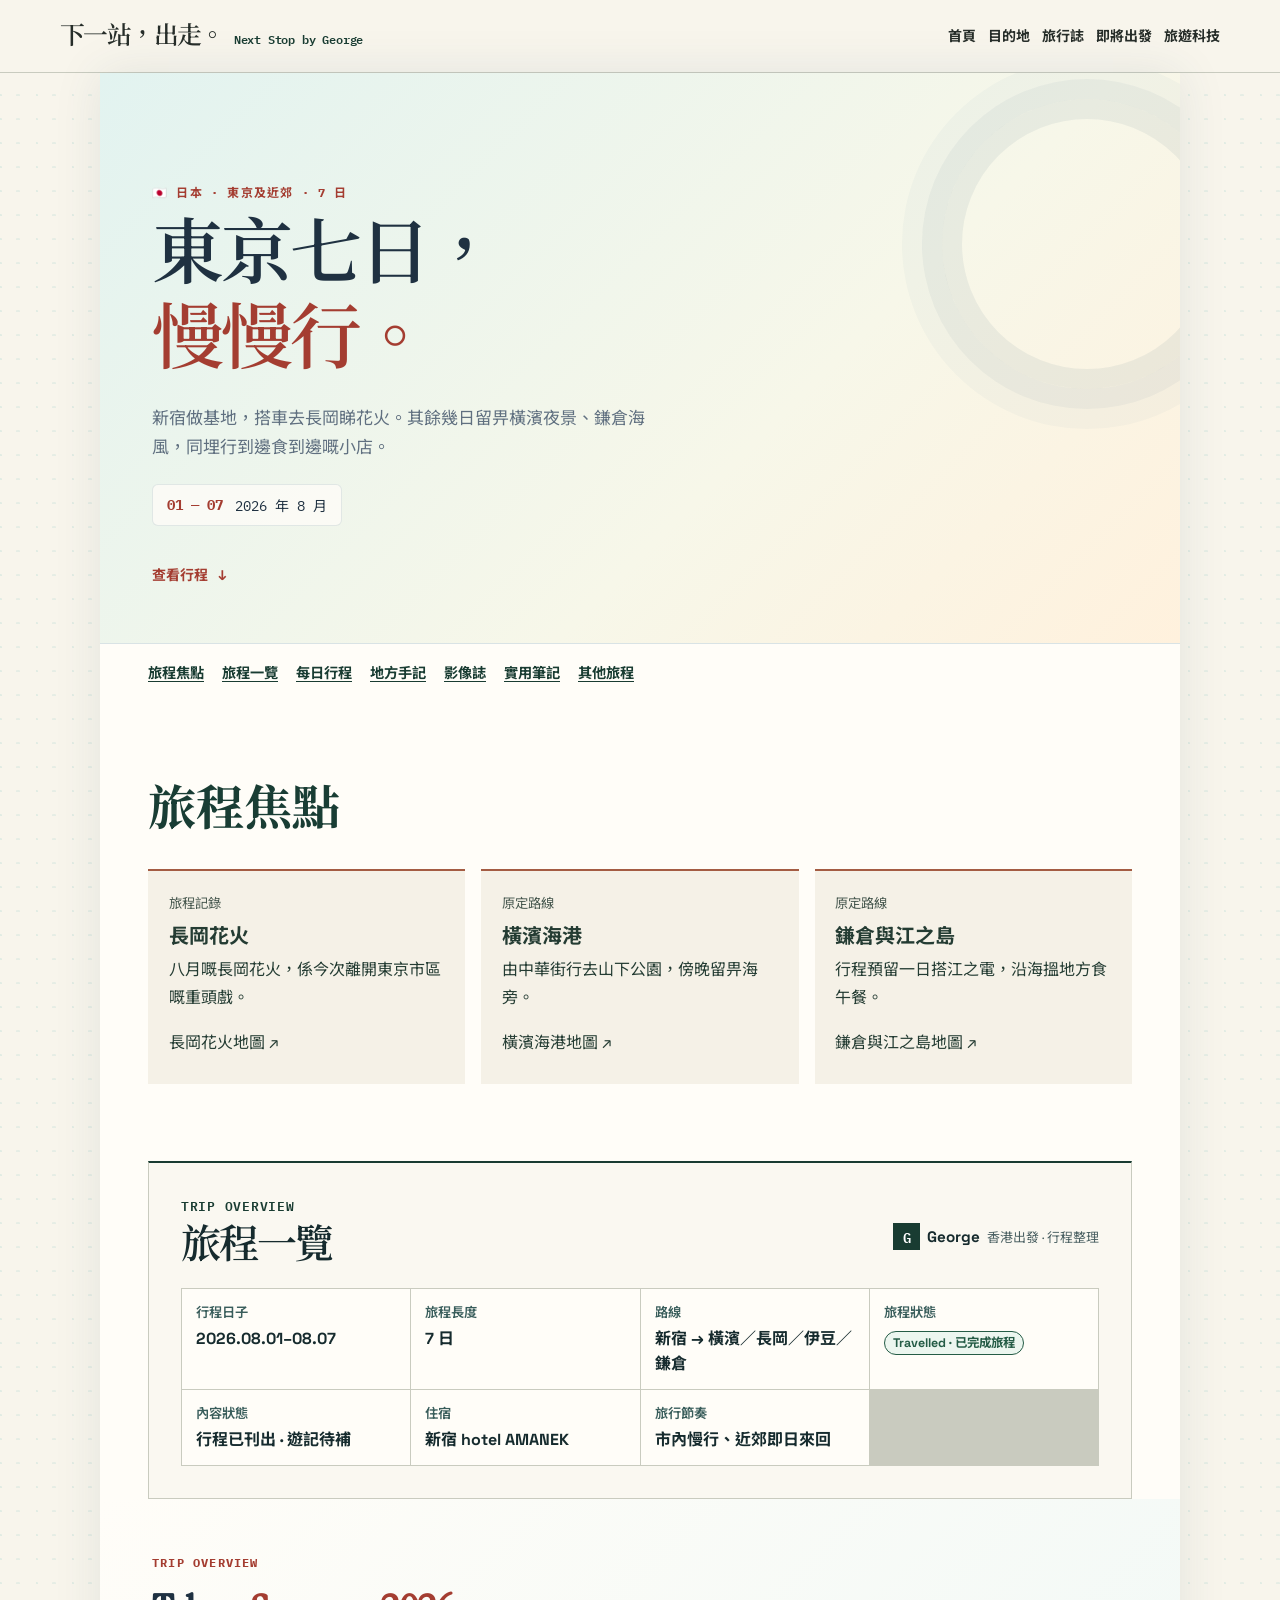
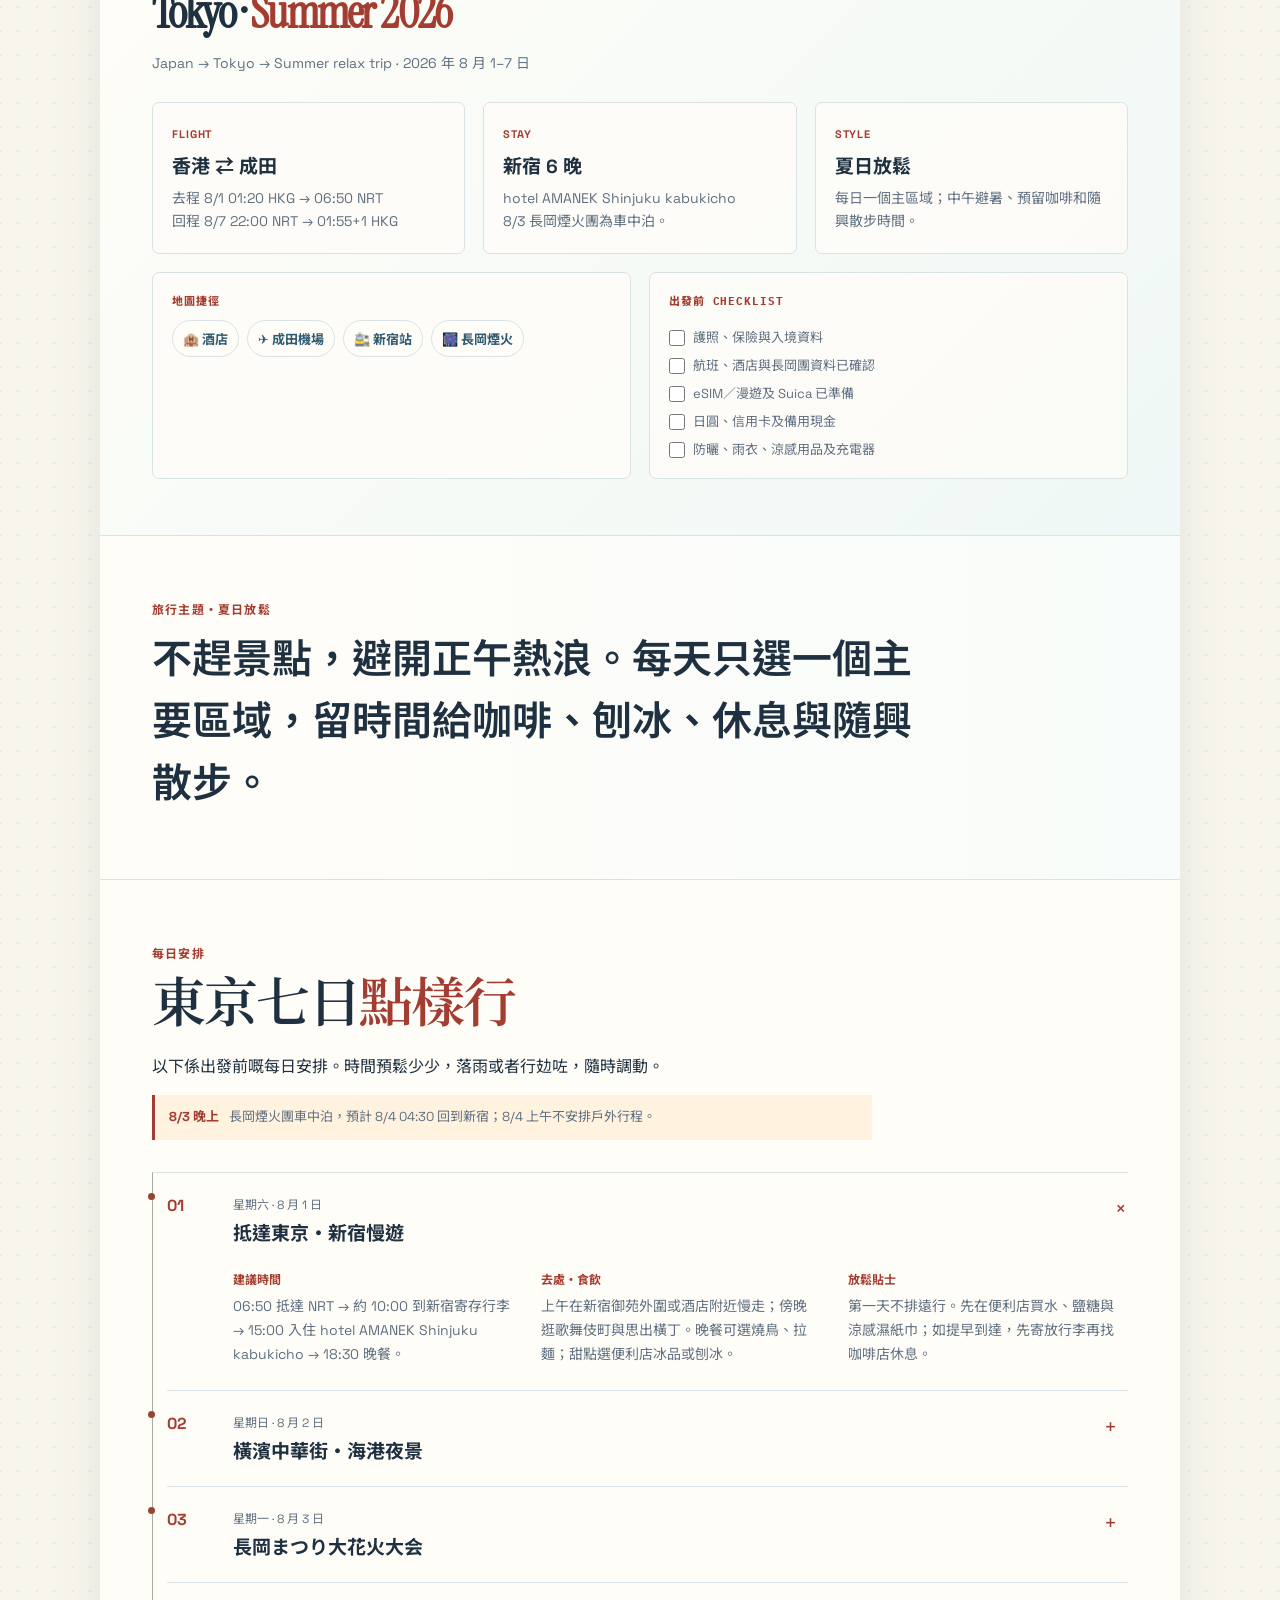
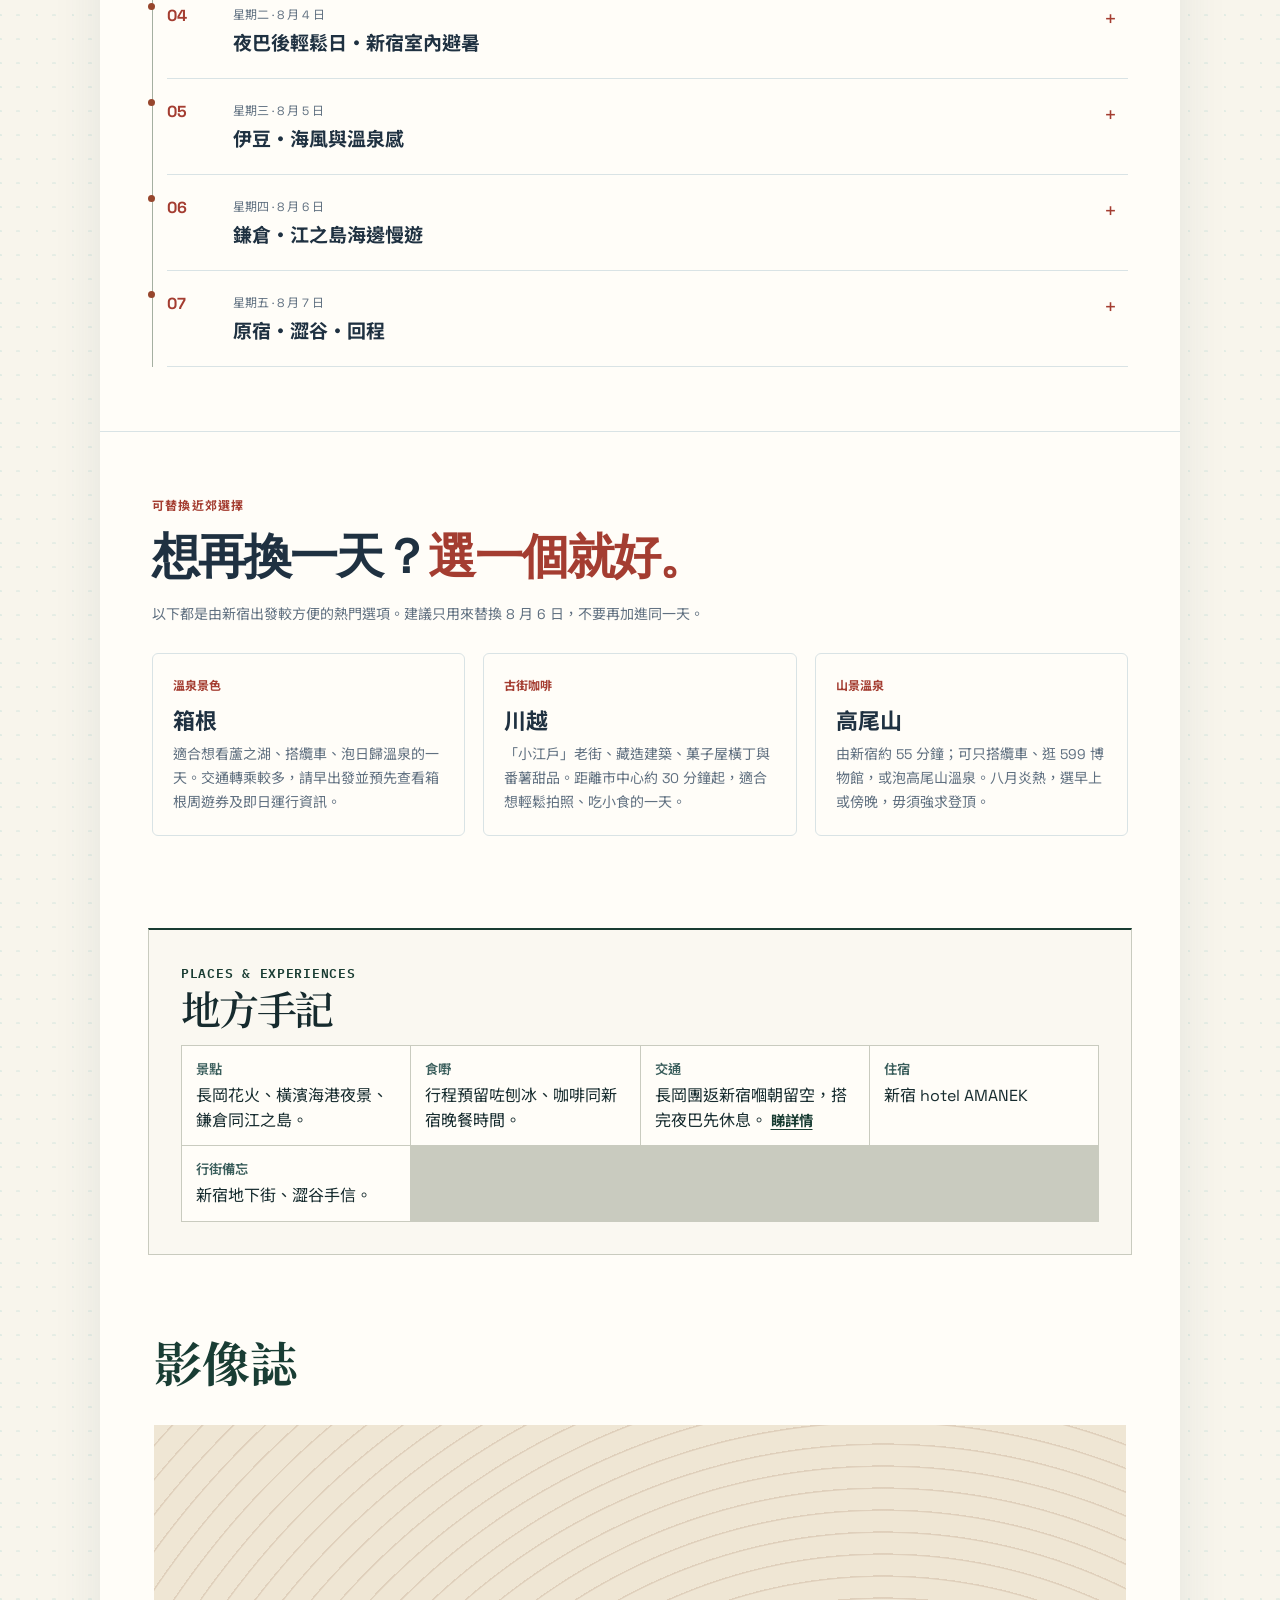
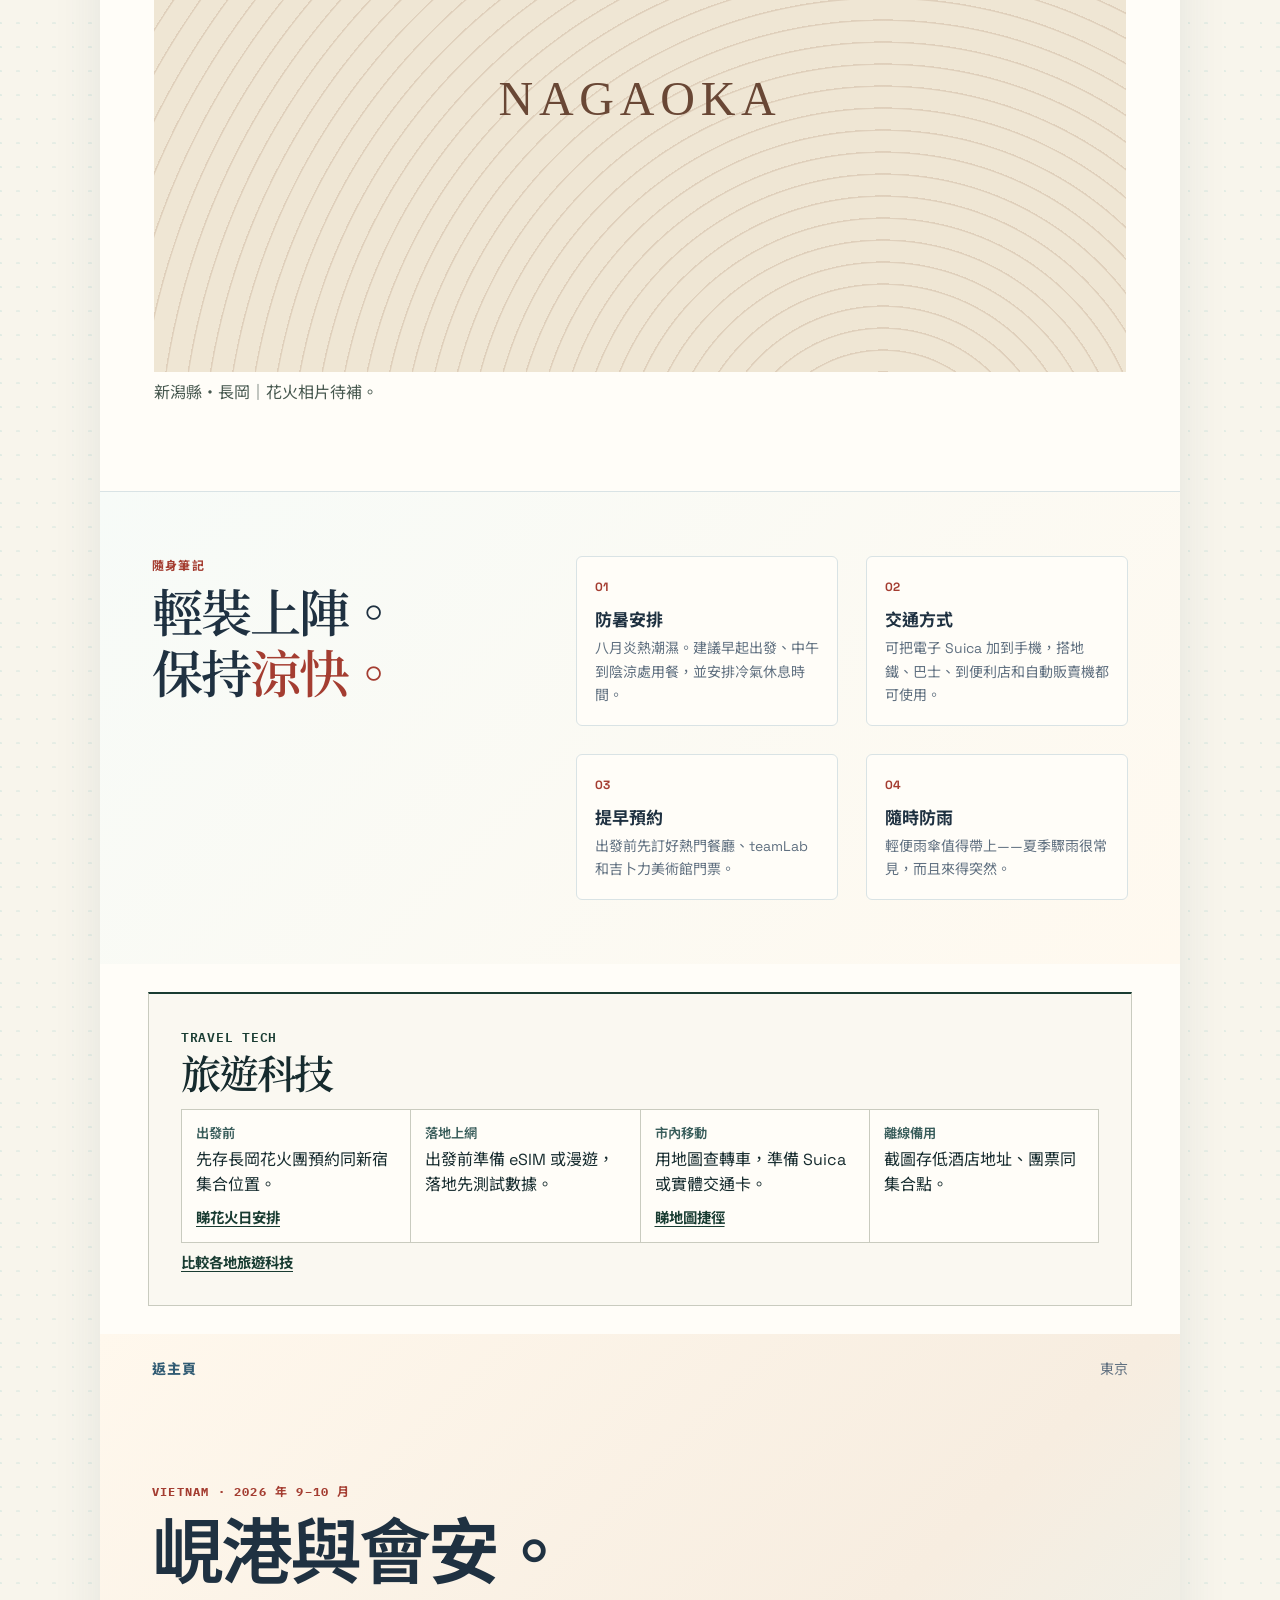
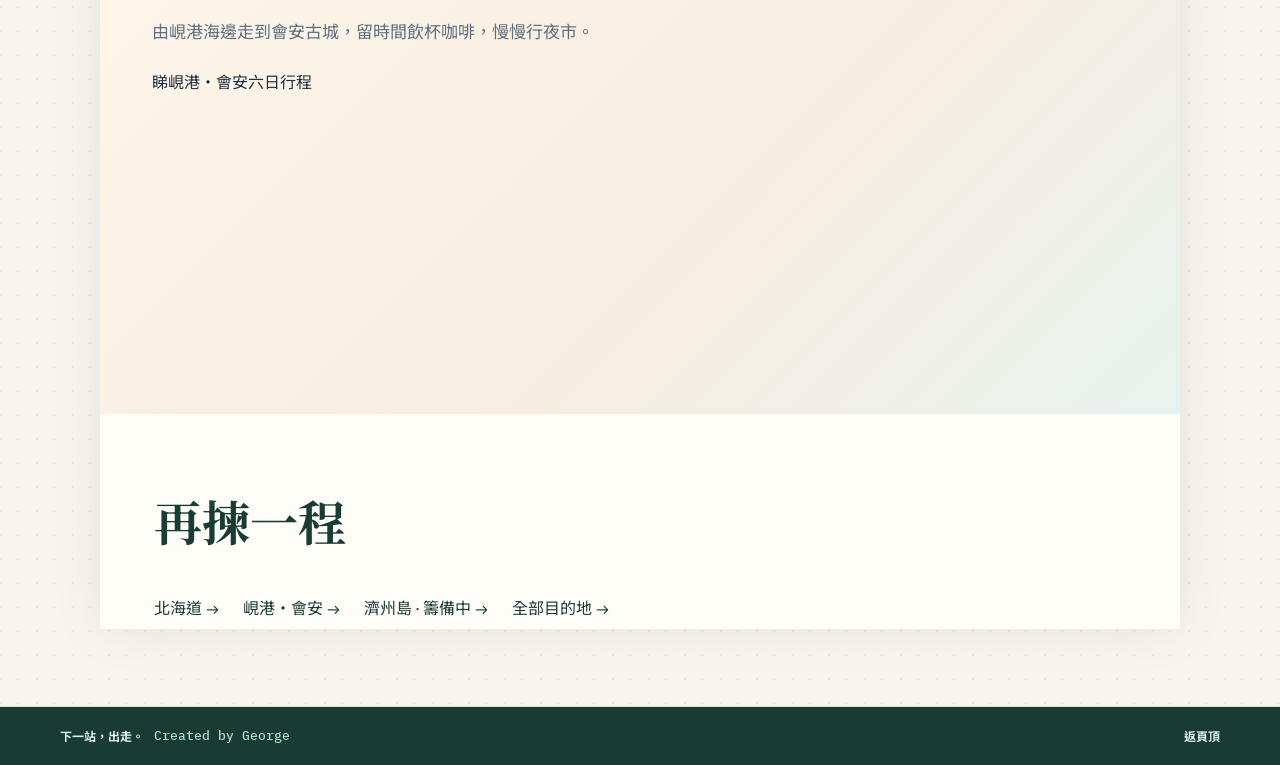
==== commit 1797fbf5: "Fix V2.1 accessibility and social sharing issues" ====
--- a/archive.html
+++ b/archive.html
@@ -12,7 +12,10 @@
   <meta property="og:site_name" content="Next Stop by George">
   <meta property="og:locale" content="zh_HK">
   <meta property="og:type" content="article">
-  <meta name="twitter:card" content="summary">
+  <meta property="og:image" content="https://geolhc.github.io/travel-george/journal-cover.png">
+  <meta property="og:image:alt" content="Next Stop by George 旅行誌刊頭">
+  <meta name="twitter:image" content="https://geolhc.github.io/travel-george/journal-cover.png">
+  <meta name="twitter:card" content="summary_large_image">
   <meta name="twitter:title" content="東京夏日之旅｜下一站，出走。｜Next Stop by George">
   <meta name="twitter:description" content="2026 年 8 月東京七日行程，收錄新宿住宿、長岡花火、橫濱及鎌倉路線。旅程已完成，遊記待補。">
   <link rel="preconnect" href="https://fonts.googleapis.com">
@@ -23,14 +26,16 @@
   <link rel="stylesheet" href="travel-system.css">
 <link rel="stylesheet" href="destination-journal.css">
 </head>
-<body><header class="journal-header">
+<body id="top">
+  <a class="skip-link" href="#main">跳至主要內容</a>
+  <header class="journal-header">
     <div class="frame masthead">
       <a class="brand" href="./"><strong>下一站，出走。</strong> <span lang="en">Next Stop by George</span></a>
       <nav aria-label="主選單"><a href="./">首頁</a><a href="./#destinations">目的地</a><a href="./#journal">旅行誌</a><a href="./#next">即將出發</a><a href="./#tech-matrix">旅遊科技</a></nav>
     </div>
   </header>
-  <main>
-    <div id="top">
+  <main id="main" tabindex="-1">
+    <div>
     <div id="japan">
     <div id="tokyo">
     <section class="hero" id="tokyo-trip">
@@ -71,13 +76,13 @@
     <section class="plan" id="plan">
       <header><p class="eyebrow">每日安排</p><h2>東京七日<em>點樣行</em></h2><p>以下係出發前嘅每日安排。時間預鬆少少，落雨或者行攰咗，隨時調動。</p><div class="quick-note"><b>8/3 晚上</b><span>長岡煙火團車中泊，預計 8/4 04:30 回到新宿；8/4 上午不安排戶外行程。</span></div></header>
       <div class="days">
-        <article class="day active"><button aria-expanded="true"><span class="number">01</span><span><small>星期六 · 8 月 1 日</small><b>抵達東京・新宿慢遊</b></span><i>+</i></button><div class="details"><div><span>建議時間</span><p>06:50 抵達 NRT → 約 10:00 到新宿寄存行李 → 15:00 入住 hotel AMANEK Shinjuku kabukicho → 18:30 晚餐。</p></div><div><span>去處・食飲</span><p>上午在新宿御苑外圍或酒店附近慢走；傍晚逛歌舞伎町與思出橫丁。晚餐可選燒鳥、拉麵；甜點選便利店冰品或刨冰。</p></div><div><span>放鬆貼士</span><p>第一天不排遠行。先在便利店買水、鹽糖與涼感濕紙巾；如提早到達，先寄放行李再找咖啡店休息。</p></div></div></article>
-        <article class="day"><button aria-expanded="false"><span class="number">02</span><span><small>星期日 · 8 月 2 日</small><b>橫濱中華街・海港夜景</b></span><i>+</i></button><div class="details"><div><span>建議時間</span><p>10:00 從新宿出發 → 11:30 到橫濱中華街 → 15:30 山下公園／紅磚倉庫 → 18:30 回新宿。</p></div><div><span>去處・食飲</span><p>中華街可吃小籠包、燒賣、叉燒包與杏仁軟雪糕；避暑時到橫濱媽咪塔或咖啡店。傍晚選山下公園、港未來或紅磚倉庫看海風與夜景。</p></div><div><span>放鬆貼士</span><p>中華街店舖超過 600 間，別排太多餐廳；先選一間正餐，再挑兩款小食分享。海邊較舒服，但午後仍要補水和防曬。</p></div></div></article>
-        <article class="day"><button aria-expanded="false"><span class="number">03</span><span><small>星期一 · 8 月 3 日</small><b>長岡まつり大花火大会</b></span><i>+</i></button><div class="details"><div><span>建議時間</span><p>10:50 在新宿 Island Tower LOVE 雕塑前集合，11:00 巴士出發；19:20–21:10 煙火；21:45–22:00 離場後車中泊。</p></div><div><span>去處・食飲</span><p>重點是左岸有椅觀賞席與壓軸煙火。午餐、晚餐需自行準備；集合前可在新宿站買飯糰、三文治、茶與運動飲品。</p></div><div><span>放鬆貼士</span><p>穿透氣衣物、舒適鞋；帶雨衣（不要雨傘）、手電筒、防蚊用品、薄外套與充電器。由停車場步行至座位可能約 30–40 分鐘。<a class="tour-link" href="https://www.dreamjourney.jp/dj_wds/details?XCD=836887&amp;HEAD=00&amp;CODE1=53&amp;CODE2=110H&amp;CODE3=H2" target="_blank" rel="noopener">查看一日團詳情 ↗</a></p></div></div></article>
-        <article class="day"><button aria-expanded="false"><span class="number">04</span><span><small>星期二 · 8 月 4 日</small><b>夜巴後輕鬆日・新宿室內避暑</b></span><i>+</i></button><div class="details"><div><span>建議時間</span><p>約 04:30 回新宿 → 先到 hotel AMANEK 寄存行李（不安排睡覺）→ 08:00 早餐 → 10:00–16:00 室內慢遊 → 約 16:00 辦理入住。</p></div><div><span>去處・食飲</span><p>首選新宿站地下街、LUMINE／伊勢丹百貨、書店與咖啡店；午餐吃冷蕎麥麵、鰻魚飯或百貨地下美食。精神夠才傍晚到東京都廳看夜景。</p></div><div><span>放鬆貼士</span><p>夜巴後避免另排遠郊與長時間步行。可帶頸枕、眼罩和薄外套，找有座位的咖啡店分段休息；這天重點是清醒地過渡到酒店入住。</p></div></div></article>
-        <article class="day"><button aria-expanded="false"><span class="number">05</span><span><small>星期三 · 8 月 5 日</small><b>伊豆・海風與溫泉感</b></span><i>+</i></button><div class="details"><div><span>建議時間</span><p>07:30 出發 → 約 10:00 到熱海／伊豆高原一帶 → 16:30 開始回程 → 約 19:00 回新宿。實際車次請出發前確認。</p></div><div><span>去處・食飲</span><p>以「熱海商店街＋海邊散步」或「伊豆高原＋城崎海岸」二選一，避免趕路。可揀海鮮丼、金目鯛、溫泉饅頭與柑橘甜品。</p></div><div><span>放鬆貼士</span><p>伊豆範圍很大，這天只選一個區域；若想泡湯，先找可日歸入浴的設施並帶毛巾。海邊日照強，帽子與防曬必備。</p></div></div></article>
-        <article class="day"><button aria-expanded="false"><span class="number">06</span><span><small>星期四 · 8 月 6 日</small><b>鎌倉・江之島海邊慢遊</b></span><i>+</i></button><div class="details"><div><span>建議時間</span><p>08:00 從新宿出發 → 09:30 鎌倉站 → 10:00 長谷寺／鎌倉大佛 → 13:00 江之島午餐 → 17:30 回新宿。</p></div><div><span>去處・食飲</span><p>長谷寺與鎌倉大佛選一至兩處即可；下午乘江之電到江之島看海。吃吻仔魚丼、海鮮、抹茶刨冰或江之島汽水。</p></div><div><span>放鬆貼士</span><p>炎熱日子避免爬上江之島展望台，改在海邊咖啡店休息。江之電與熱門寺院可能排隊，早出發並預留站內轉乘時間。</p></div></div></article>
-        <article class="day"><button aria-expanded="false"><span class="number">07</span><span><small>星期五 · 8 月 7 日</small><b>原宿・澀谷・回程</b></span><i>+</i></button><div class="details"><div><span>建議時間</span><p>10:00 退房及寄行李 → 10:30 明治神宮 → 13:00 表參道／澀谷午餐 → 16:30 取行李 → 約 17:30 前往 NRT → 22:00 起飛。</p></div><div><span>去處・食飲</span><p>明治神宮走樹蔭路、表參道找咖啡與甜品、澀谷買手信。午餐可選蕎麥麵、壽司或百貨地下美食；最後在機場買東京香蕉與伴手禮。</p></div><div><span>放鬆貼士</span><p>起飛前請預留至少 3 小時到成田；下午不再排需要排隊的景點。22:00 由 NRT 出發，翌日 01:55 抵達香港。</p></div></div></article>
+        <details class="day" name="tokyo-days" open><summary><span class="number">01</span><span><small>星期六 · 8 月 1 日</small><b>抵達東京・新宿慢遊</b></span><i aria-hidden="true">+</i></summary><div class="details"><div><span>建議時間</span><p>06:50 抵達 NRT → 約 10:00 到新宿寄存行李 → 15:00 入住 hotel AMANEK Shinjuku kabukicho → 18:30 晚餐。</p></div><div><span>去處・食飲</span><p>上午在新宿御苑外圍或酒店附近慢走；傍晚逛歌舞伎町與思出橫丁。晚餐可選燒鳥、拉麵；甜點選便利店冰品或刨冰。</p></div><div><span>放鬆貼士</span><p>第一天不排遠行。先在便利店買水、鹽糖與涼感濕紙巾；如提早到達，先寄放行李再找咖啡店休息。</p></div></div></details>
+        <details class="day" name="tokyo-days"><summary><span class="number">02</span><span><small>星期日 · 8 月 2 日</small><b>橫濱中華街・海港夜景</b></span><i aria-hidden="true">+</i></summary><div class="details"><div><span>建議時間</span><p>10:00 從新宿出發 → 11:30 到橫濱中華街 → 15:30 山下公園／紅磚倉庫 → 18:30 回新宿。</p></div><div><span>去處・食飲</span><p>中華街可吃小籠包、燒賣、叉燒包與杏仁軟雪糕；避暑時到橫濱媽咪塔或咖啡店。傍晚選山下公園、港未來或紅磚倉庫看海風與夜景。</p></div><div><span>放鬆貼士</span><p>中華街店舖超過 600 間，別排太多餐廳；先選一間正餐，再挑兩款小食分享。海邊較舒服，但午後仍要補水和防曬。</p></div></div></details>
+        <details class="day" name="tokyo-days"><summary><span class="number">03</span><span><small>星期一 · 8 月 3 日</small><b>長岡まつり大花火大会</b></span><i aria-hidden="true">+</i></summary><div class="details"><div><span>建議時間</span><p>10:50 在新宿 Island Tower LOVE 雕塑前集合，11:00 巴士出發；19:20–21:10 煙火；21:45–22:00 離場後車中泊。</p></div><div><span>去處・食飲</span><p>重點是左岸有椅觀賞席與壓軸煙火。午餐、晚餐需自行準備；集合前可在新宿站買飯糰、三文治、茶與運動飲品。</p></div><div><span>放鬆貼士</span><p>穿透氣衣物、舒適鞋；帶雨衣（不要雨傘）、手電筒、防蚊用品、薄外套與充電器。由停車場步行至座位可能約 30–40 分鐘。<a class="tour-link" href="https://www.dreamjourney.jp/dj_wds/details?XCD=836887&amp;HEAD=00&amp;CODE1=53&amp;CODE2=110H&amp;CODE3=H2" target="_blank" rel="noopener">查看一日團詳情 ↗</a></p></div></div></details>
+        <details class="day" name="tokyo-days"><summary><span class="number">04</span><span><small>星期二 · 8 月 4 日</small><b>夜巴後輕鬆日・新宿室內避暑</b></span><i aria-hidden="true">+</i></summary><div class="details"><div><span>建議時間</span><p>約 04:30 回新宿 → 先到 hotel AMANEK 寄存行李（不安排睡覺）→ 08:00 早餐 → 10:00–16:00 室內慢遊 → 約 16:00 辦理入住。</p></div><div><span>去處・食飲</span><p>首選新宿站地下街、LUMINE／伊勢丹百貨、書店與咖啡店；午餐吃冷蕎麥麵、鰻魚飯或百貨地下美食。精神夠才傍晚到東京都廳看夜景。</p></div><div><span>放鬆貼士</span><p>夜巴後避免另排遠郊與長時間步行。可帶頸枕、眼罩和薄外套，找有座位的咖啡店分段休息；這天重點是清醒地過渡到酒店入住。</p></div></div></details>
+        <details class="day" name="tokyo-days"><summary><span class="number">05</span><span><small>星期三 · 8 月 5 日</small><b>伊豆・海風與溫泉感</b></span><i aria-hidden="true">+</i></summary><div class="details"><div><span>建議時間</span><p>07:30 出發 → 約 10:00 到熱海／伊豆高原一帶 → 16:30 開始回程 → 約 19:00 回新宿。實際車次請出發前確認。</p></div><div><span>去處・食飲</span><p>以「熱海商店街＋海邊散步」或「伊豆高原＋城崎海岸」二選一，避免趕路。可揀海鮮丼、金目鯛、溫泉饅頭與柑橘甜品。</p></div><div><span>放鬆貼士</span><p>伊豆範圍很大，這天只選一個區域；若想泡湯，先找可日歸入浴的設施並帶毛巾。海邊日照強，帽子與防曬必備。</p></div></div></details>
+        <details class="day" name="tokyo-days"><summary><span class="number">06</span><span><small>星期四 · 8 月 6 日</small><b>鎌倉・江之島海邊慢遊</b></span><i aria-hidden="true">+</i></summary><div class="details"><div><span>建議時間</span><p>08:00 從新宿出發 → 09:30 鎌倉站 → 10:00 長谷寺／鎌倉大佛 → 13:00 江之島午餐 → 17:30 回新宿。</p></div><div><span>去處・食飲</span><p>長谷寺與鎌倉大佛選一至兩處即可；下午乘江之電到江之島看海。吃吻仔魚丼、海鮮、抹茶刨冰或江之島汽水。</p></div><div><span>放鬆貼士</span><p>炎熱日子避免爬上江之島展望台，改在海邊咖啡店休息。江之電與熱門寺院可能排隊，早出發並預留站內轉乘時間。</p></div></div></details>
+        <details class="day" name="tokyo-days"><summary><span class="number">07</span><span><small>星期五 · 8 月 7 日</small><b>原宿・澀谷・回程</b></span><i aria-hidden="true">+</i></summary><div class="details"><div><span>建議時間</span><p>10:00 退房及寄行李 → 10:30 明治神宮 → 13:00 表參道／澀谷午餐 → 16:30 取行李 → 約 17:30 前往 NRT → 22:00 起飛。</p></div><div><span>去處・食飲</span><p>明治神宮走樹蔭路、表參道找咖啡與甜品、澀谷買手信。午餐可選蕎麥麵、壽司或百貨地下美食；最後在機場買東京香蕉與伴手禮。</p></div><div><span>放鬆貼士</span><p>起飛前請預留至少 3 小時到成田；下午不再排需要排隊的景點。22:00 由 NRT 出發，翌日 01:55 抵達香港。</p></div></div></details>
       </div>
     </section>
 
--- a/styles.css
+++ b/styles.css
@@ -4,7 +4,7 @@
   --line: #d9e3e5;
   --page: #eef7f6;
   --card: #fffdf8;
-  --accent: #bd4a3c;
+  --accent: #a43d31;
   --indigo: #315b73;
   --soft: #fff2df;
 }
@@ -69,14 +69,15 @@
 .quick-note b { flex: 0 0 auto; color: var(--accent); }
 .days { border-top: 1px solid var(--line); }
 .day { border-bottom: 1px solid var(--line); }
-.day button { display: grid; grid-template-columns: 52px 1fr 24px; gap: 14px; width: 100%; padding: 22px 0; border: 0; background: transparent; color: inherit; text-align: left; cursor: pointer; }
+.day summary { display: grid; grid-template-columns: 52px 1fr 24px; gap: 14px; width: 100%; padding: 22px 0; border: 0; background: transparent; color: inherit; text-align: left; cursor: pointer; }
 .number { color: var(--accent); font-weight: 700; }
 .day small { display: block; margin-bottom: 5px; color: var(--muted); font-size: 12px; }
 .day b { font-size: 19px; font-weight: 700; }
 .day i { color: var(--accent); font-size: 21px; font-style: normal; transition: transform .2s; }
-.active i { transform: rotate(45deg); }
-.details { display: grid; grid-template-columns: repeat(3, 1fr); gap: 28px; max-height: 0; overflow: hidden; opacity: 0; padding: 0 0 0 66px; transition: max-height .25s ease, opacity .2s ease, padding .25s ease; }
-.active .details { max-height: 380px; opacity: 1; padding: 0 0 24px 66px; }
+.day[open] i { transform: rotate(45deg); }
+.day summary { list-style: none; }
+.day summary::-webkit-details-marker { display: none; }
+.details { display: grid; grid-template-columns: repeat(3, minmax(0, 1fr)); gap: 28px; padding: 0 0 24px 66px; }
 .details span { color: var(--accent); font-size: 12px; font-weight: 700; }
 .details p { margin: 6px 0 0; color: var(--muted); font-size: 14px; line-height: 1.7; }
 .tour-link { display: block; width: fit-content; margin-top: 10px; color: var(--accent); font-weight: 700; }
@@ -157,9 +158,7 @@
   .hero::after { right: -100px; top: 64px; width: 180px; height: 180px; }
   .intro, .plan, .notes { padding-top: 48px; padding-bottom: 48px; }
   .notes { grid-template-columns: 1fr; gap: 34px; }
-  .details, .active .details { grid-template-columns: 1fr; gap: 18px; max-height: 0; padding-left: 0; }
-  .active .details { max-height: 600px; }
-  .active .details { padding-bottom: 22px; }
+  .details { grid-template-columns: 1fr; gap: 18px; padding: 0 0 22px; }
   .note-grid { grid-template-columns: 1fr; }
   .alternative-grid { grid-template-columns: 1fr; }
   footer { flex-wrap: wrap; padding: 22px 24px; }
--- a/travel-system.css
+++ b/travel-system.css
@@ -214,7 +214,7 @@
 .day-list, .days { border-left: 1px solid #a5afa1; padding-left: 14px; }
 .day-list > details, .days > .day { position: relative; }
 .day-list > details::before, .days > .day::before { content: ""; position: absolute; left: -19px; top: 20px; width: 7px; height: 7px; border-radius: 50%; background: var(--edition-rust); }
-.day-list summary, .days button { min-height: 48px; }
+.day-list summary, .days summary { min-height: 48px; }
 .george-footer { background: var(--edition-forest); }
 :focus-visible { outline: 3px solid #b76b45; outline-offset: 3px; }
 @media (max-width: 700px) {
@@ -235,3 +235,6 @@
   html { scroll-behavior: auto; }
   *, *::before, *::after { transition-duration: 0s !important; animation-duration: 0s !important; }
 }
+
+.skip-link { position: absolute; top: 8px; left: 8px; z-index: 20; transform: translateY(-180%); padding: 10px 16px; background: #fffdf8; color: #193c32; }
+.skip-link:focus { transform: none; }
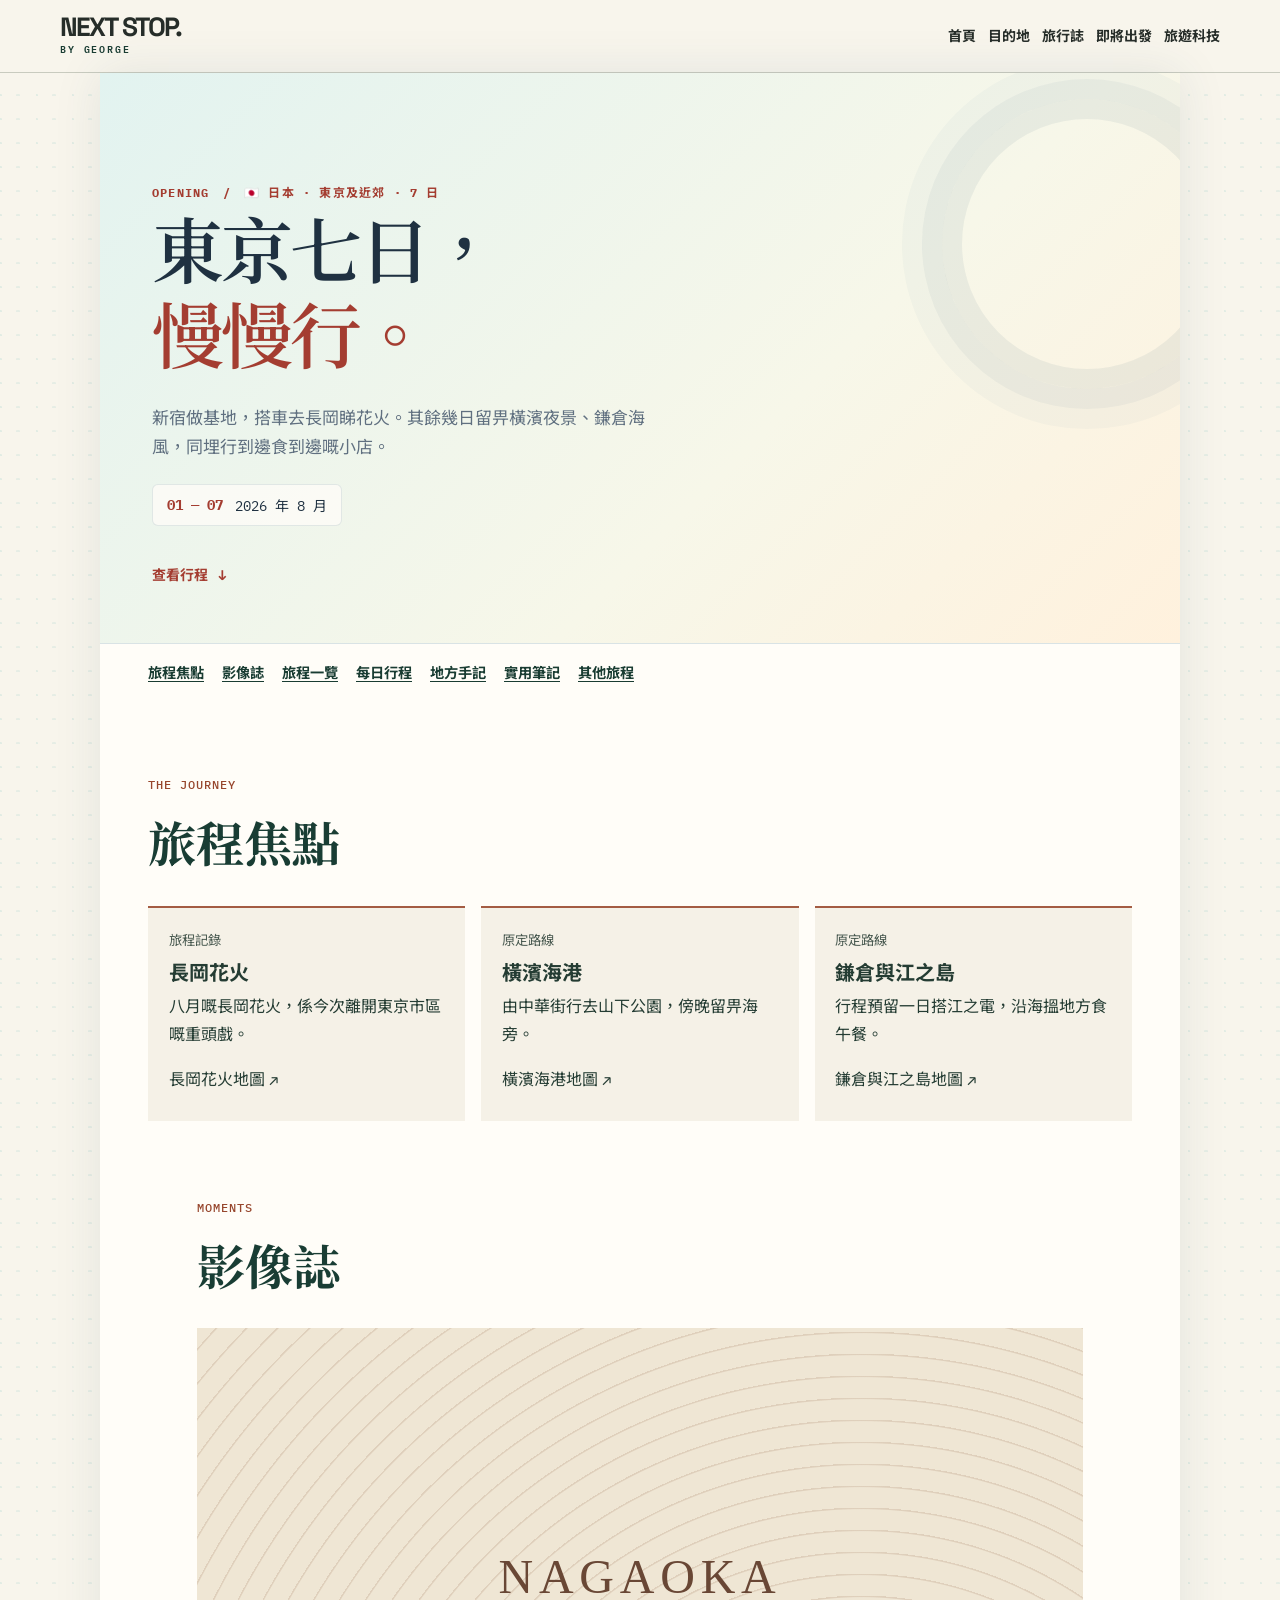
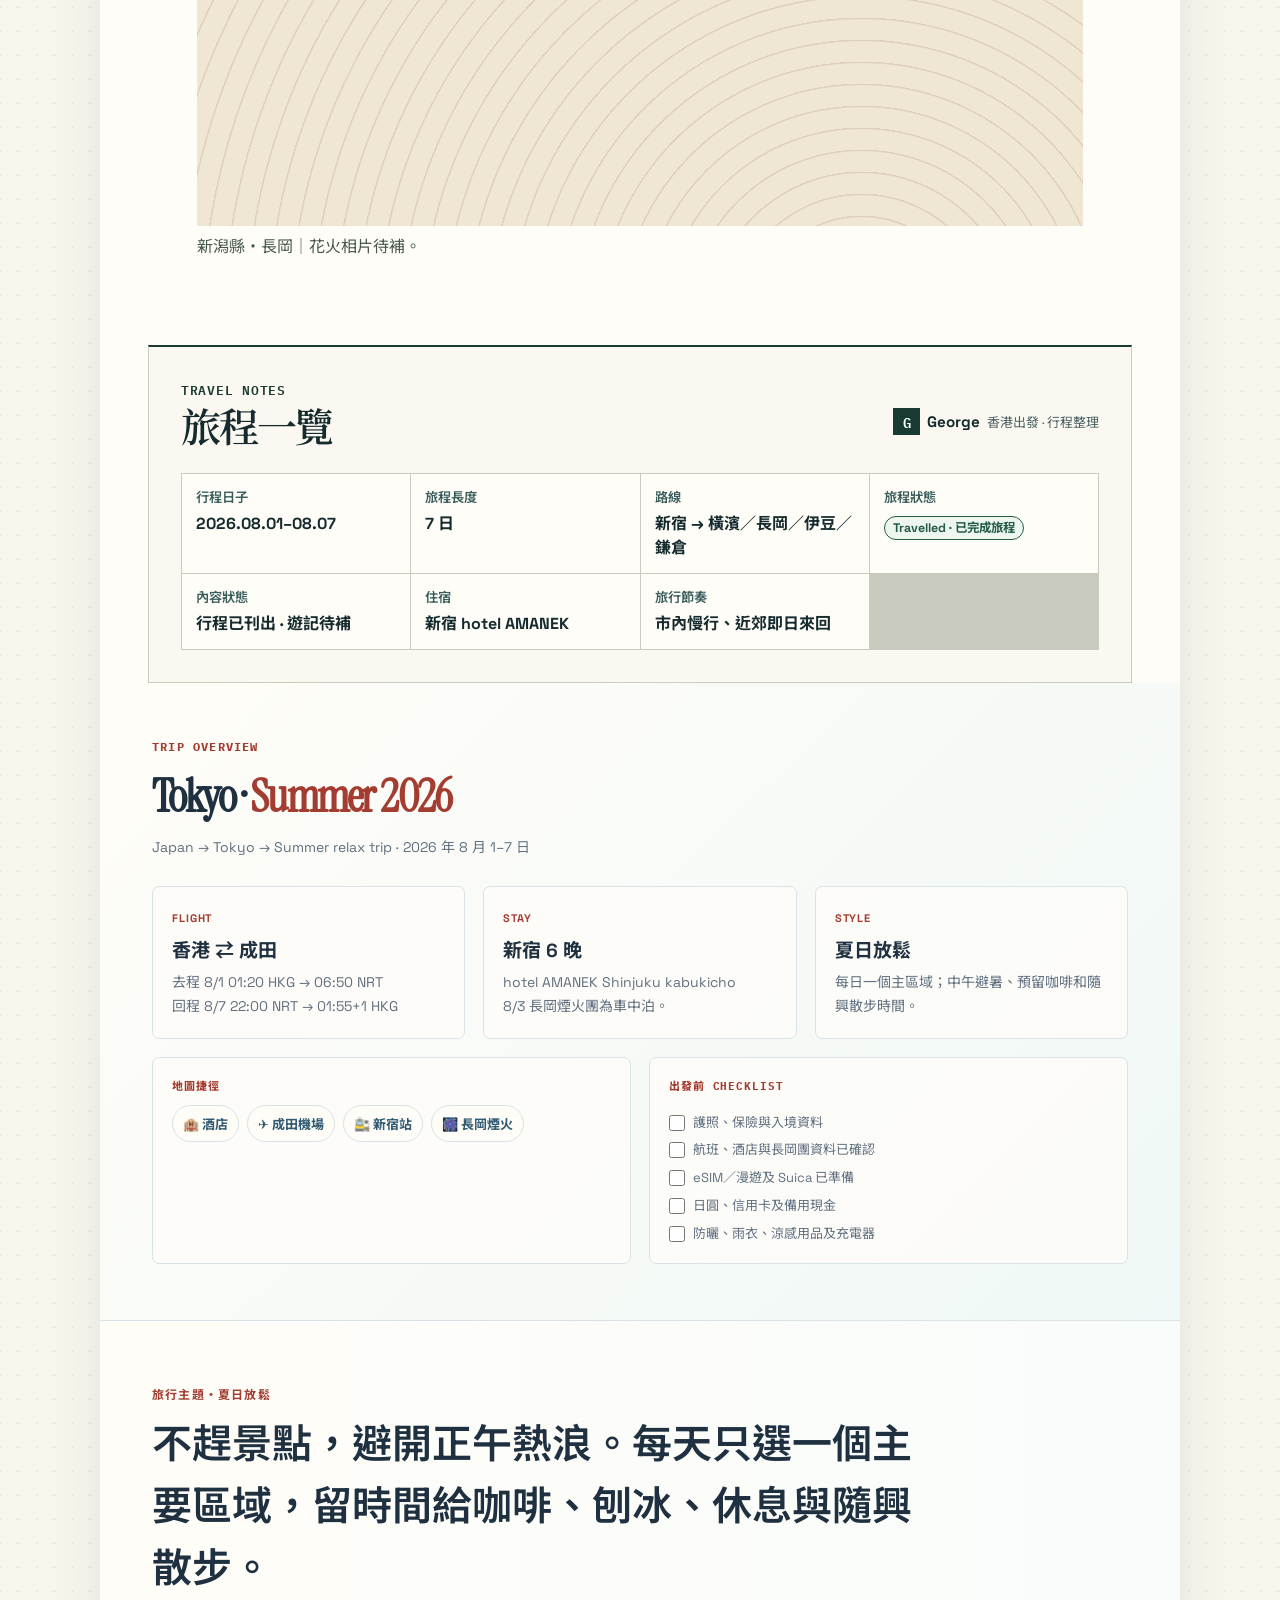
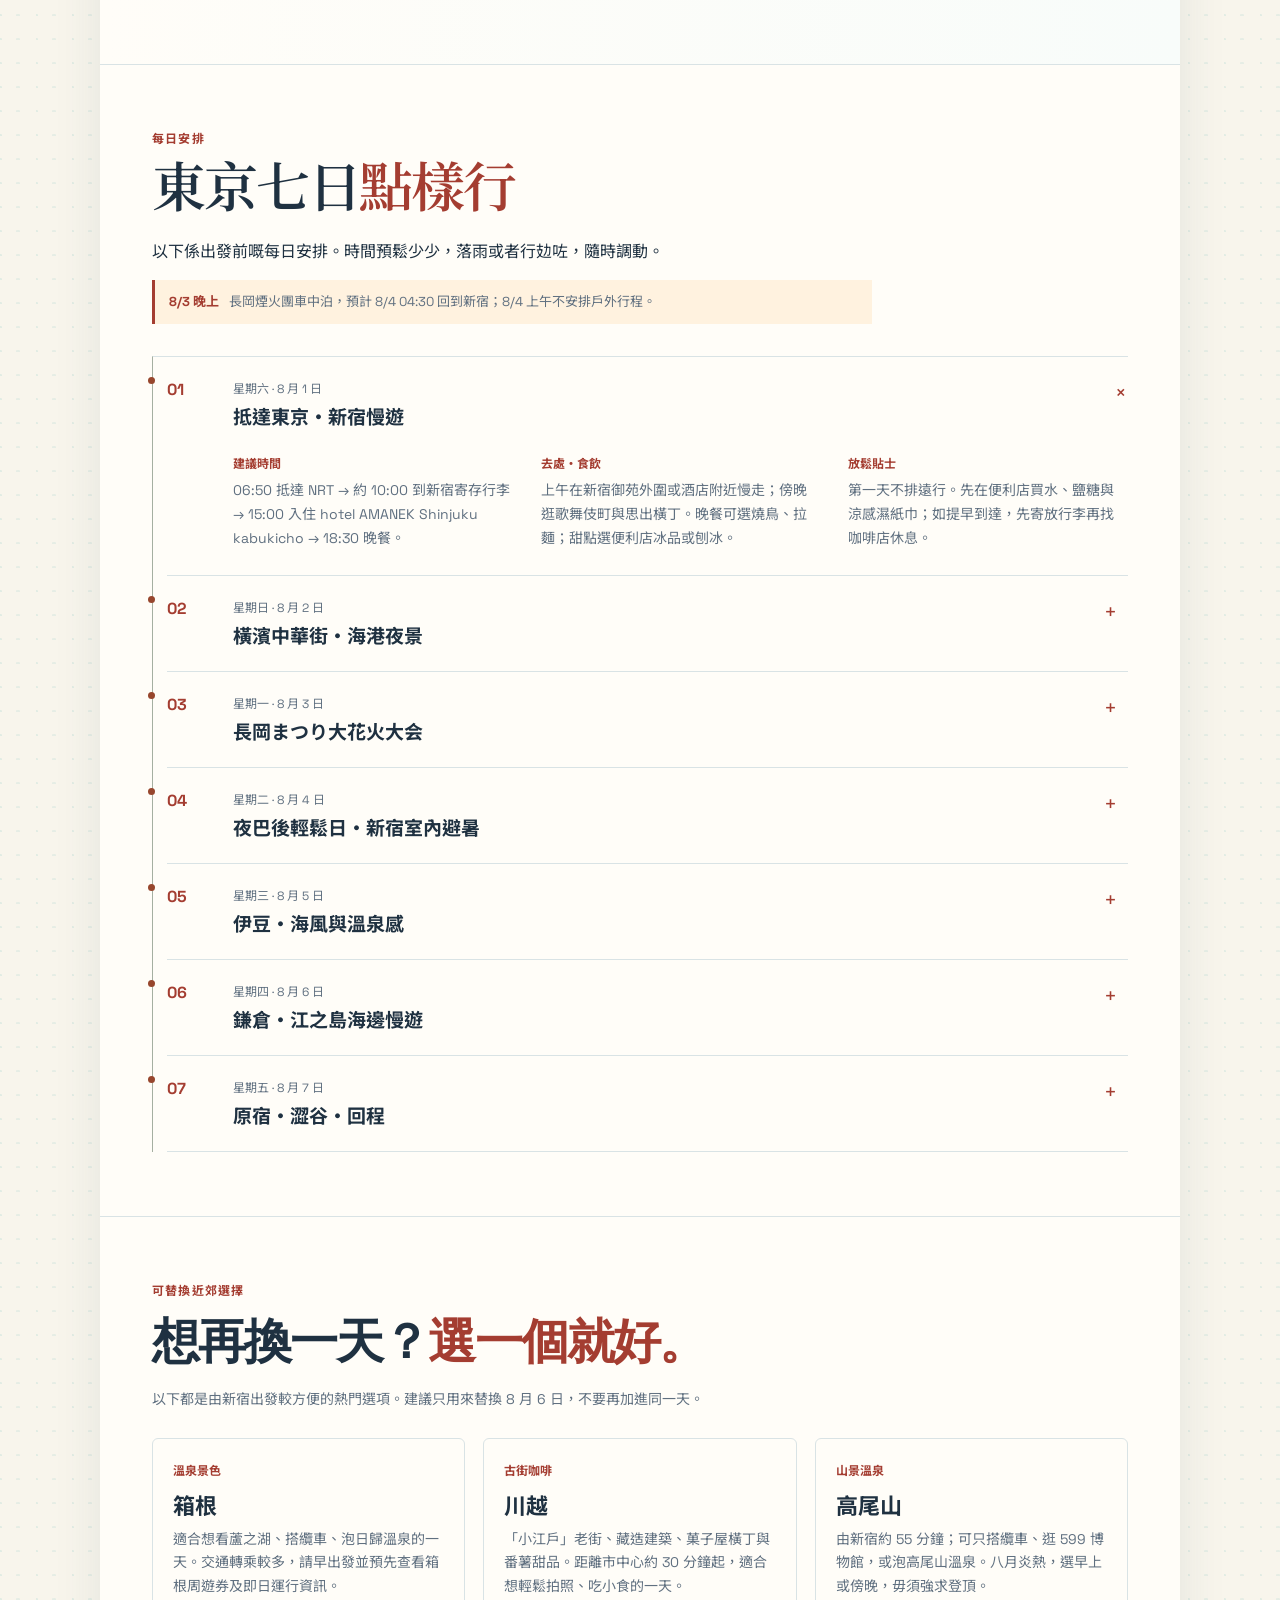
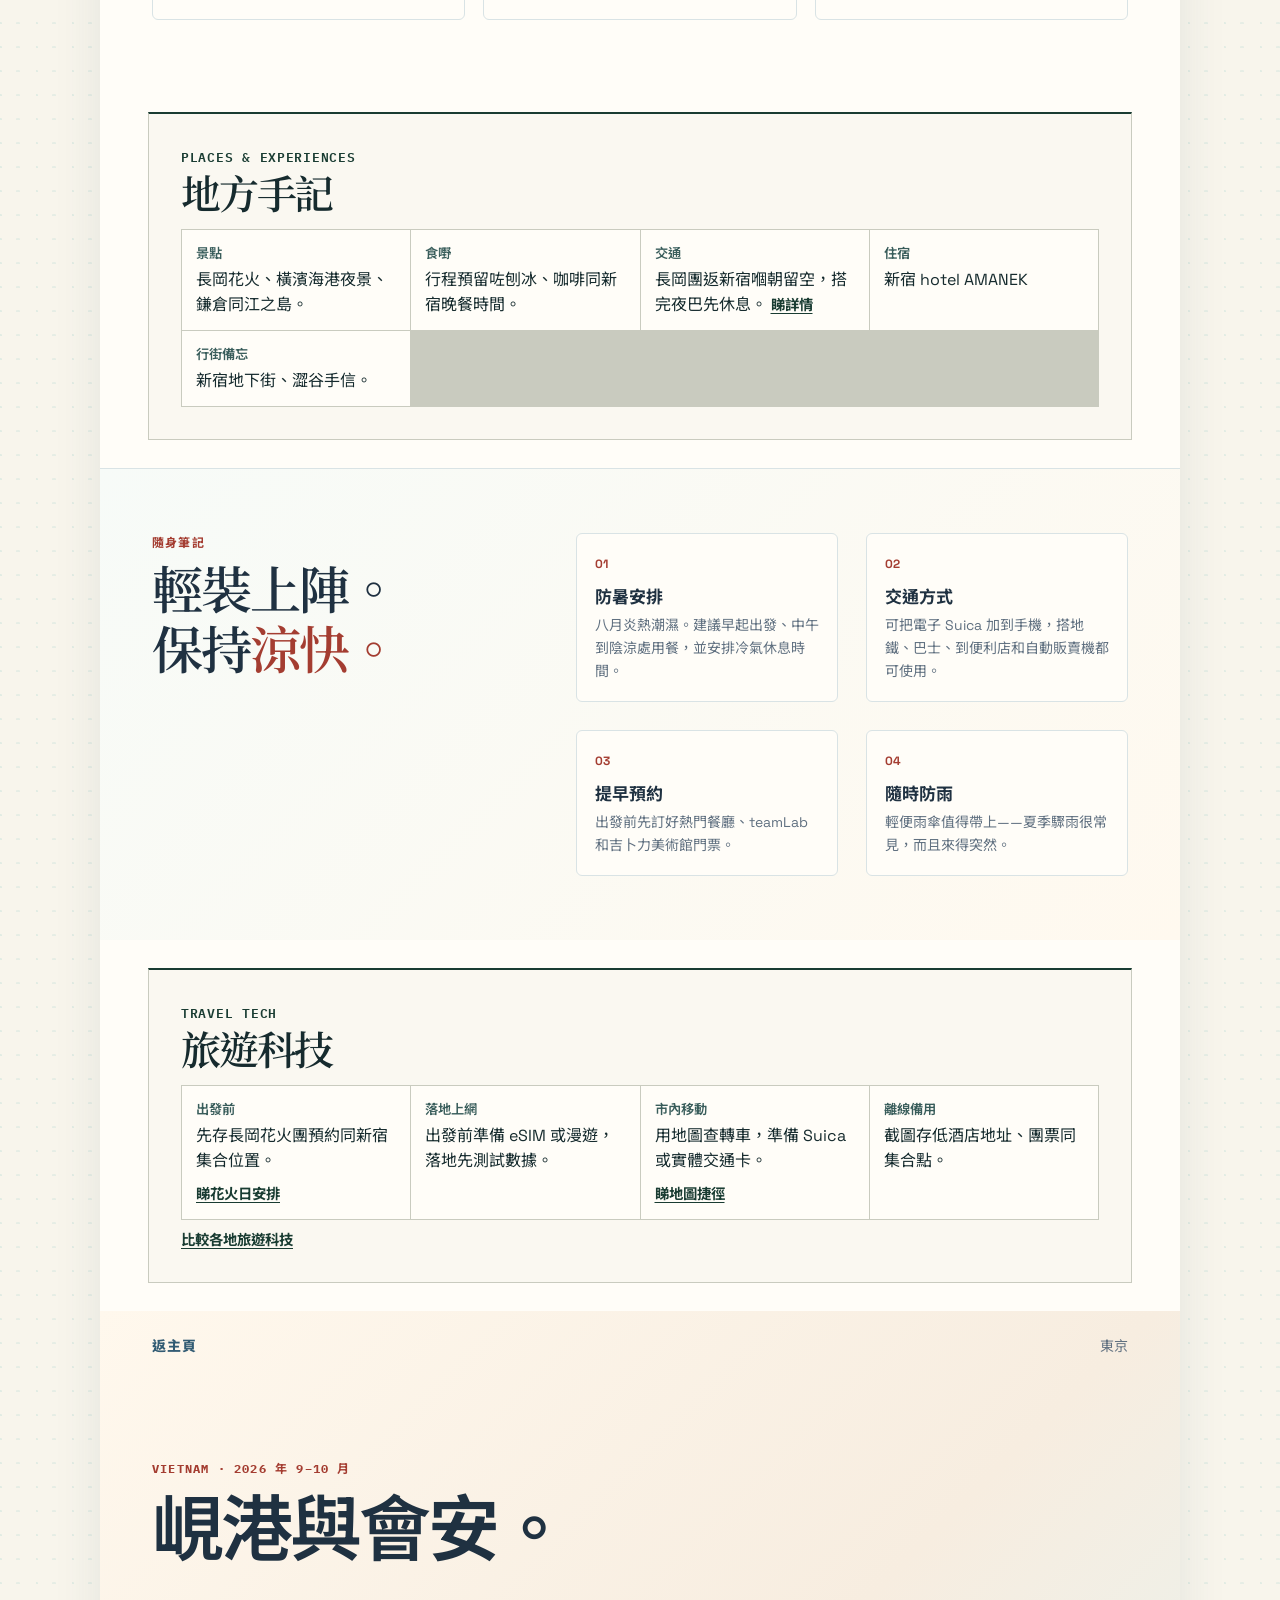
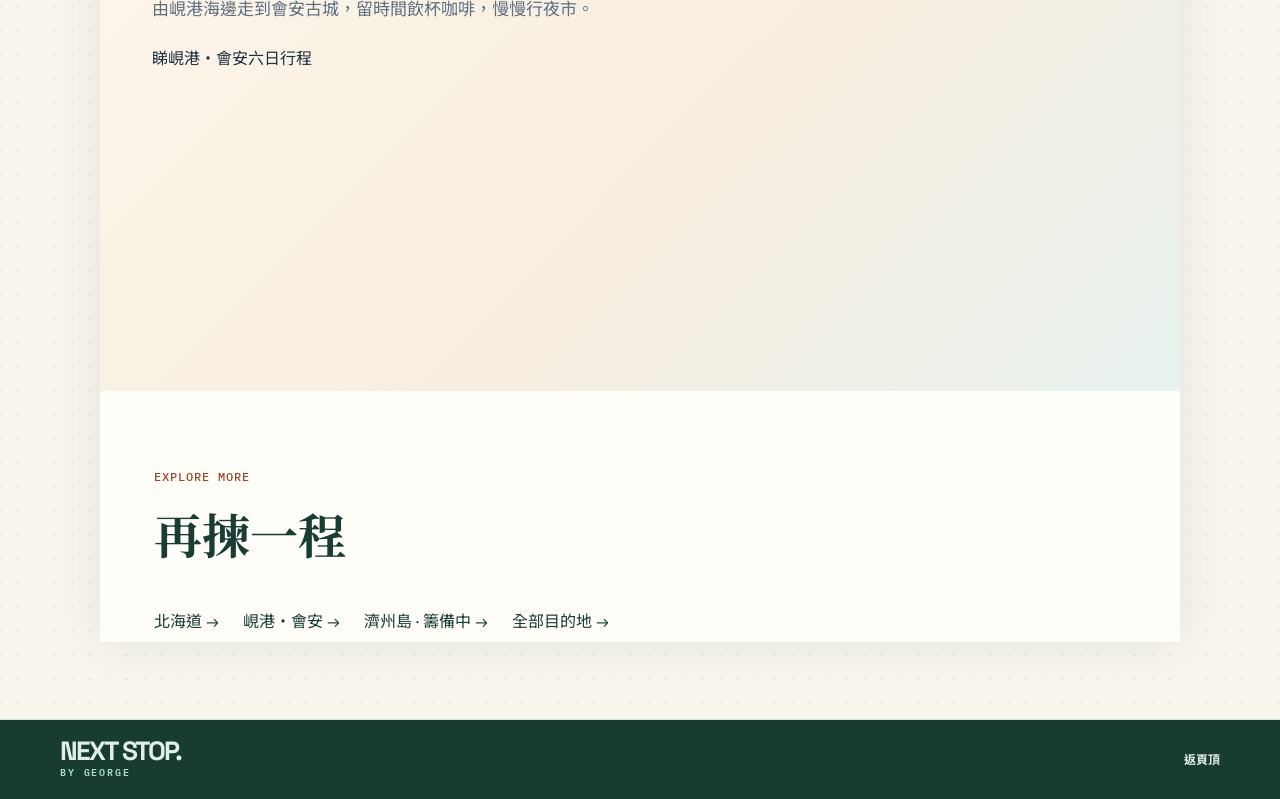
==== commit b0ce720a: "Publish NEXT STOP. / BY GEORGE cinematic journal V3.0" ====
--- a/archive.html
+++ b/archive.html
@@ -3,10 +3,10 @@
 <head>
   <meta charset="UTF-8" />
   <meta name="viewport" content="width=device-width, initial-scale=1.0" />
-  <title>東京夏日之旅｜下一站，出走。｜Next Stop by George</title>
+  <title>東京夏日之旅｜Next Stop by George</title>
   <meta name="description" content="2026 年 8 月東京七日行程，收錄新宿住宿、長岡花火、橫濱及鎌倉路線。旅程已完成，遊記待補。">
   <link rel="canonical" href="https://geolhc.github.io/travel-george/archive.html">
-  <meta property="og:title" content="東京夏日之旅｜下一站，出走。｜Next Stop by George">
+  <meta property="og:title" content="東京夏日之旅｜Next Stop by George">
   <meta property="og:description" content="2026 年 8 月東京七日行程，收錄新宿住宿、長岡花火、橫濱及鎌倉路線。旅程已完成，遊記待補。">
   <meta property="og:url" content="https://geolhc.github.io/travel-george/archive.html">
   <meta property="og:site_name" content="Next Stop by George">
@@ -16,7 +16,7 @@
   <meta property="og:image:alt" content="Next Stop by George 旅行誌刊頭">
   <meta name="twitter:image" content="https://geolhc.github.io/travel-george/journal-cover.png">
   <meta name="twitter:card" content="summary_large_image">
-  <meta name="twitter:title" content="東京夏日之旅｜下一站，出走。｜Next Stop by George">
+  <meta name="twitter:title" content="東京夏日之旅｜Next Stop by George">
   <meta name="twitter:description" content="2026 年 8 月東京七日行程，收錄新宿住宿、長岡花火、橫濱及鎌倉路線。旅程已完成，遊記待補。">
   <link rel="preconnect" href="https://fonts.googleapis.com">
   <link rel="preconnect" href="https://fonts.gstatic.com" crossorigin>
@@ -25,12 +25,13 @@
   <link href="https://fonts.googleapis.com/css2?family=IBM+Plex+Mono:wght@500;600&amp;family=Instrument+Serif:ital@0;1&amp;family=Noto+Sans+HK:wght@400;600;700&amp;family=Noto+Serif+HK:wght@600;700&amp;family=Space+Grotesk:wght@500;700&amp;display=swap" rel="stylesheet">
   <link rel="stylesheet" href="travel-system.css">
 <link rel="stylesheet" href="destination-journal.css">
+  <link rel="stylesheet" href="cinematic.css">
 </head>
 <body id="top">
   <a class="skip-link" href="#main">跳至主要內容</a>
   <header class="journal-header">
     <div class="frame masthead">
-      <a class="brand" href="./"><strong>下一站，出走。</strong> <span lang="en">Next Stop by George</span></a>
+      <a class="brand" href="./"><strong lang="en">NEXT STOP.</strong> <span lang="en">BY GEORGE</span></a>
       <nav aria-label="主選單"><a href="./">首頁</a><a href="./#destinations">目的地</a><a href="./#journal">旅行誌</a><a href="./#next">即將出發</a><a href="./#tech-matrix">旅遊科技</a></nav>
     </div>
   </header>
@@ -40,7 +41,7 @@
     <div id="tokyo">
     <section class="hero" id="tokyo-trip">
       <div class="hero-copy">
-        <p class="eyebrow">🇯🇵 日本 · 東京及近郊 · 7 日</p>
+        <p class="eyebrow">OPENING　/　🇯🇵 日本 · 東京及近郊 · 7 日</p>
         <h1>東京七日，<br><em>慢慢行。</em></h1>
         <p class="lede">新宿做基地，搭車去長岡睇花火。其餘幾日留畀橫濱夜景、鎌倉海風，同埋行到邊食到邊嘅小店。</p>
         <div class="dates"><strong>01 — 07</strong><span>2026 年 8 月</span></div>
@@ -51,10 +52,11 @@
     </section>
 
     <div class="trip-shell">
-  <nav class="trip-index" aria-label="行程目錄"><a href="#highlights">旅程焦點</a><a href="#trip-brief">旅程一覽</a><a href="#plan">每日行程</a><a href="#trip-picks">地方手記</a><a href="#photo-stories">影像誌</a><a href="#notes">實用筆記</a><a href="#explore">其他旅程</a></nav>
-<section class="journal-spread" id="highlights"><h2>旅程焦點</h2><div class="journal-cards"><article class="journal-card"><small>旅程記錄</small><h3>長岡花火</h3><p>八月嘅長岡花火，係今次離開東京市區嘅重頭戲。</p><a href="https://www.google.com/maps/search/?api=1&amp;query=Nagaoka+Fireworks+Festival">長岡花火地圖 ↗</a></article><article class="journal-card"><small>原定路線</small><h3>橫濱海港</h3><p>由中華街行去山下公園，傍晚留畀海旁。</p><a href="https://www.google.com/maps/search/?api=1&amp;query=Yamashita+Park+Yokohama">橫濱海港地圖 ↗</a></article><article class="journal-card"><small>原定路線</small><h3>鎌倉與江之島</h3><p>行程預留一日搭江之電，沿海搵地方食午餐。</p><a href="https://www.google.com/maps/search/?api=1&amp;query=Enoshima+Station">鎌倉與江之島地圖 ↗</a></article></div></section>
+  <nav class="trip-index" aria-label="行程目錄"><a href="#highlights">旅程焦點</a><a href="#photo-stories">影像誌</a><a href="#trip-brief">旅程一覽</a><a href="#plan">每日行程</a><a href="#trip-picks">地方手記</a><a href="#notes">實用筆記</a><a href="#explore">其他旅程</a></nav>
+<section class="journal-spread" id="highlights"><p class="chapter-label" lang="en">THE JOURNEY</p><h2>旅程焦點</h2><div class="journal-cards"><article class="journal-card"><small>旅程記錄</small><h3>長岡花火</h3><p>八月嘅長岡花火，係今次離開東京市區嘅重頭戲。</p><a href="https://www.google.com/maps/search/?api=1&amp;query=Nagaoka+Fireworks+Festival">長岡花火地圖 ↗</a></article><article class="journal-card"><small>原定路線</small><h3>橫濱海港</h3><p>由中華街行去山下公園，傍晚留畀海旁。</p><a href="https://www.google.com/maps/search/?api=1&amp;query=Yamashita+Park+Yokohama">橫濱海港地圖 ↗</a></article><article class="journal-card"><small>原定路線</small><h3>鎌倉與江之島</h3><p>行程預留一日搭江之電，沿海搵地方食午餐。</p><a href="https://www.google.com/maps/search/?api=1&amp;query=Enoshima+Station">鎌倉與江之島地圖 ↗</a></article></div></section>
+<section class="journal-spread journal-outer" id="photo-stories"><p class="chapter-label" lang="en">MOMENTS</p><h2>影像誌</h2><div class="journal-gallery"><figure><div class="journal-plate" aria-hidden="true">NAGAOKA</div><figcaption class="journal-caption">新潟縣・長岡｜花火相片待補。</figcaption></figure></div></section>
   <section class="trip-brief" id="trip-brief" aria-labelledby="brief-heading">
-    <div class="brief-heading"><div><p class="matrix-label" lang="en">TRIP OVERVIEW</p><h2 id="brief-heading">旅程一覽</h2></div><p class="george-byline"><span>G</span><b lang="en">George</b><small>香港出發 · 行程整理</small></p></div>
+    <div class="brief-heading"><div><p class="matrix-label" lang="en">TRAVEL NOTES</p><h2 id="brief-heading">旅程一覽</h2></div><p class="george-byline"><span>G</span><b lang="en">George</b><small>香港出發 · 行程整理</small></p></div>
     <dl class="trip-stats"><div><dt>行程日子</dt><dd>2026.08.01–08.07</dd></div><div><dt>旅程長度</dt><dd>7 日</dd></div><div><dt>路線</dt><dd>新宿 → 橫濱／長岡／伊豆／鎌倉</dd></div><div><dt>旅程狀態</dt><dd><span class="travel-badge travel-badge--travelled"><span lang="en">Travelled</span> · 已完成旅程</span></dd></div><div><dt>內容狀態</dt><dd>行程已刊出 · 遊記待補</dd></div><div><dt>住宿</dt><dd>新宿 hotel AMANEK</dd></div><div><dt>旅行節奏</dt><dd>市內慢行、近郊即日來回</dd></div></dl>
   </section>
 </div>
@@ -100,7 +102,7 @@
     <section class="trip-module trip-shell" id="trip-picks" aria-labelledby="picks-heading">
   <p class="matrix-label" lang="en">PLACES &amp; EXPERIENCES</p><h2 id="picks-heading">地方手記</h2>
   <dl class="trip-stats picks-stats"><div><dt>景點</dt><dd>長岡花火、橫濱海港夜景、鎌倉同江之島。</dd></div><div><dt>食嘢</dt><dd>行程預留咗刨冰、咖啡同新宿晚餐時間。</dd></div><div><dt>交通</dt><dd>長岡團返新宿嗰朝留空，搭完夜巴先休息。 <a href="#plan">睇詳情</a></dd></div><div><dt>住宿</dt><dd>新宿 hotel AMANEK</dd></div><div><dt>行街備忘</dt><dd>新宿地下街、澀谷手信。</dd></div></dl>
-</section><section class="journal-spread journal-outer" id="photo-stories"><h2>影像誌</h2><div class="journal-gallery"><figure><div class="journal-plate" aria-hidden="true">NAGAOKA</div><figcaption class="journal-caption">新潟縣・長岡｜花火相片待補。</figcaption></figure></div></section>
+</section>
     <section class="notes" id="notes"><div><p class="eyebrow">隨身筆記</p><h2>輕裝上陣。<br>保持<em>涼快。</em></h2></div><div class="note-grid"><article><span>01</span><h3>防暑安排</h3><p>八月炎熱潮濕。建議早起出發、中午到陰涼處用餐，並安排冷氣休息時間。</p></article><article><span>02</span><h3>交通方式</h3><p>可把電子 Suica 加到手機，搭地鐵、巴士、到便利店和自動販賣機都可使用。</p></article><article><span>03</span><h3>提早預約</h3><p>出發前先訂好熱門餐廳、teamLab 和吉卜力美術館門票。</p></article><article><span>04</span><h3>隨時防雨</h3><p>輕便雨傘值得帶上——夏季驟雨很常見，而且來得突然。</p></article></div></section>
     </div>
 
@@ -118,9 +120,9 @@
       <p><a href="da-nang-hoi-an.html">睇峴港・會安六日行程</a></p>
     </section>
     </div>
-  <section class="journal-spread journal-outer" id="explore"><h2>再揀一程</h2><div class="journal-more"><a href="hokkaido.html">北海道 →</a><a href="da-nang-hoi-an.html">峴港・會安 →</a><a href="jeju.html">濟州島 · 籌備中 →</a><a href="./#destinations">全部目的地 →</a></div></section></main>
+  <section class="journal-spread journal-outer" id="explore"><p class="chapter-label" lang="en">EXPLORE MORE</p><h2>再揀一程</h2><div class="journal-more"><a href="hokkaido.html">北海道 →</a><a href="da-nang-hoi-an.html">峴港・會安 →</a><a href="jeju.html">濟州島 · 籌備中 →</a><a href="./#destinations">全部目的地 →</a></div></section></main>
   <footer class="george-footer"><div class="trip-shell footer-inner">
-      <a class="footer-brand" href="./">下一站，出走。<span lang="en">Created by George</span></a>
+      <a class="footer-brand" href="./"><strong lang="en">NEXT STOP.</strong> <span lang="en">BY GEORGE</span></a>
       
       <a href="#top">返頁頂</a>
     </div></footer>
--- a/cinematic.css
+++ b/cinematic.css
@@ -0,0 +1,36 @@
+.journal-header .brand,.george-footer .footer-brand {display:inline-flex;flex-direction:column;align-items:flex-start;gap:2px}
+.journal-header .brand strong,.george-footer .footer-brand strong {font:700 1.65rem/.9 "Space Grotesk",sans-serif;letter-spacing:-.075em}
+.journal-header .brand span:last-child,.george-footer .footer-brand span {display:block;font:600 .64rem/1.35 var(--trip-mono);letter-spacing:.18em}
+.film-home .journal-header {background:#111e20;color:#fffaf0;border-color:#405050}
+.film-home .journal-header .brand span:last-child,.film-home .journal-header nav a:hover {color:#f2cfac}
+.film-cover {position:relative;isolation:isolate;display:flex;flex-direction:column;justify-content:flex-end;min-height:100vh;min-height:100svh;background:#111e20;color:#fffaf0;padding:clamp(2rem,7vw,8rem) max(6%,calc((100% - 1160px)/2)) 1.3rem;box-sizing:border-box}
+.film-still,.film-cover::before {position:absolute;inset:0;width:100%;height:100%;z-index:-1}
+.film-still {object-fit:cover;object-position:50% 56%;z-index:-2}
+.film-cover::before {content:"";background:linear-gradient(90deg,rgba(5,17,20,.87),rgba(5,17,20,.18) 84%),linear-gradient(0deg,rgba(5,17,20,.91),transparent 65%)}
+.film-lead {max-width:36rem;margin-block:auto;padding-block:3rem}
+.film-meta,.film-foot,.chapter-label,.chapter-entry small {font:500 .78rem/1.6 var(--trip-mono);letter-spacing:.08em}
+.film-cover h1 {margin:.2em 0;font:600 clamp(4rem,9vw,9rem)/1.03 var(--edition-serif);letter-spacing:-.055em}
+.film-cover h1 span {display:block}
+.film-lead > p:not(.film-meta) {max-width:30em;line-height:1.85}
+.film-link,.film-link:visited {display:inline-flex;align-items:center;gap:2rem;min-height:48px;color:#fffaf0;border-bottom:1px solid currentColor;text-decoration:none}
+.film-foot {display:flex;flex-wrap:wrap;justify-content:space-between;gap:.4rem 2rem;padding-top:1rem;border-top:1px solid #ffffff70}
+.film-tagline {margin:0;padding:2.4rem 6%;border-bottom:1px solid var(--edition-line);font:italic 400 clamp(1.7rem,4vw,3.8rem)/1.12 var(--edition-serif);color:var(--edition-forest)}
+.chapter-label {color:var(--edition-rust)}
+.film-chapters {padding-block:3rem}
+.film-chapters h2 {font:600 clamp(2rem,4vw,4rem)/1.2 var(--edition-serif);margin:.2em 0 .6em}
+.chapter-pair {display:grid;grid-template-columns:repeat(2,minmax(0,1fr));gap:1.2rem}
+.chapter-entry {position:relative;isolation:isolate;display:flex;flex-direction:column;justify-content:flex-end;min-height:22rem;padding:clamp(1.3rem,3vw,3rem);text-decoration:none;color:#fffaf0;overflow:hidden}
+.chapter-entry small {margin-bottom:auto}
+.chapter-entry em {font:italic 400 clamp(3rem,6vw,6rem)/.83 var(--edition-serif);color:#ffe1b7;margin:1rem 0}
+.chapter-entry strong {font:600 clamp(1.35rem,2.7vw,2.2rem)/1.4 var(--edition-serif)}
+.chapter-entry span {font-size:.91rem}
+.summer-print {background:radial-gradient(circle at 89% 24%,#ac513b 0 19%,transparent 19.4%),#542e30}
+.lantern-print {background:#21322d}
+.lantern-print img,.lantern-print::before {position:absolute;inset:0;width:100%;height:100%;object-fit:cover;z-index:-2}
+.lantern-print::before {content:"";z-index:-1;background:linear-gradient(0deg,#112622 1%,transparent 90%),linear-gradient(180deg,#122623b3,transparent 45%)}
+@media(max-width:700px){.chapter-pair{grid-template-columns:1fr}.film-cover::before{background:linear-gradient(0deg,#0c191af5 0%,#102022aa 65%,#10202240)}.chapter-entry{min-height:18rem}}
+@media(min-width:701px) and (prefers-reduced-motion:no-preference){.film-lead{animation:film-enter .8s ease-out both}}
+@media(min-width:701px) and (prefers-reduced-motion:no-preference) and (hover:hover){.chapter-entry strong{transition:transform .2s}.chapter-entry:hover strong{transform:translateX(.2rem)}}
+@keyframes film-enter{from{transform:translateY(.55rem);opacity:.55}to{transform:none;opacity:1}}
+
+@media(prefers-reduced-data:reduce){.film-lead{animation:none}}
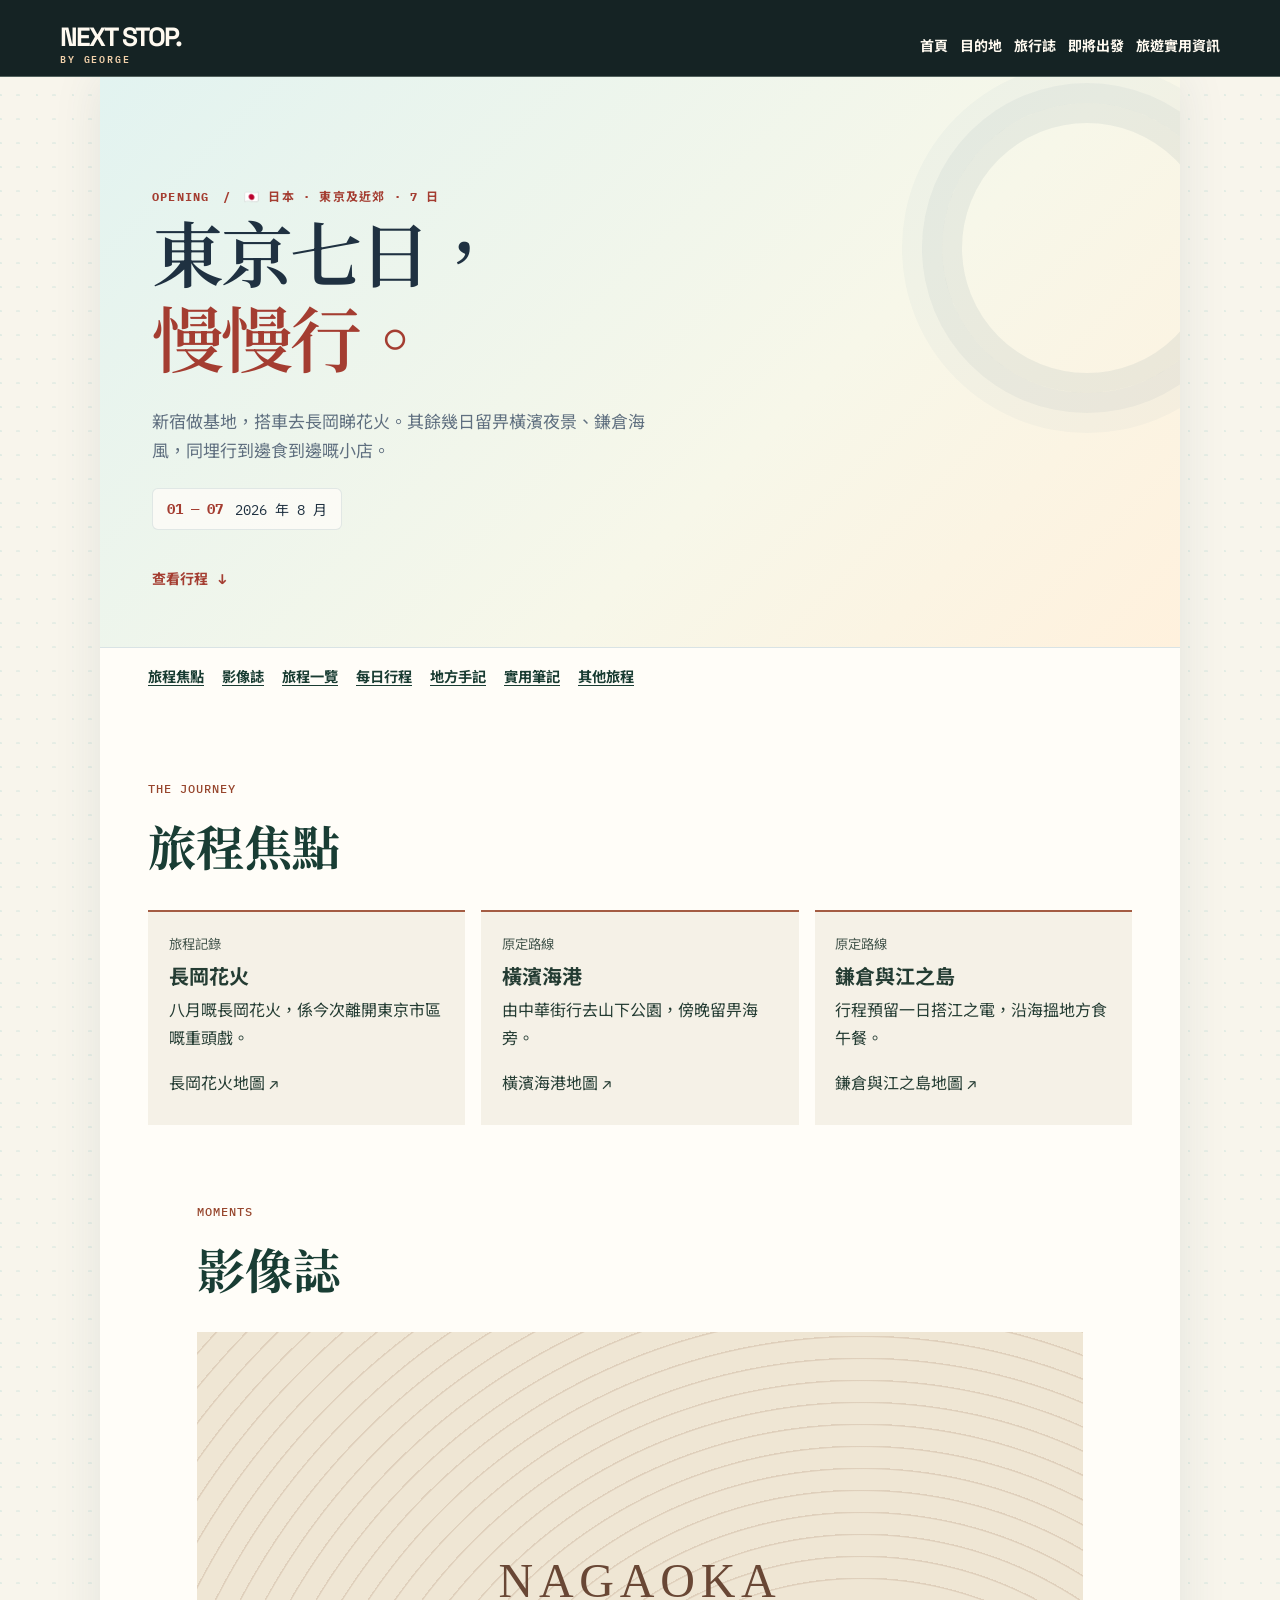
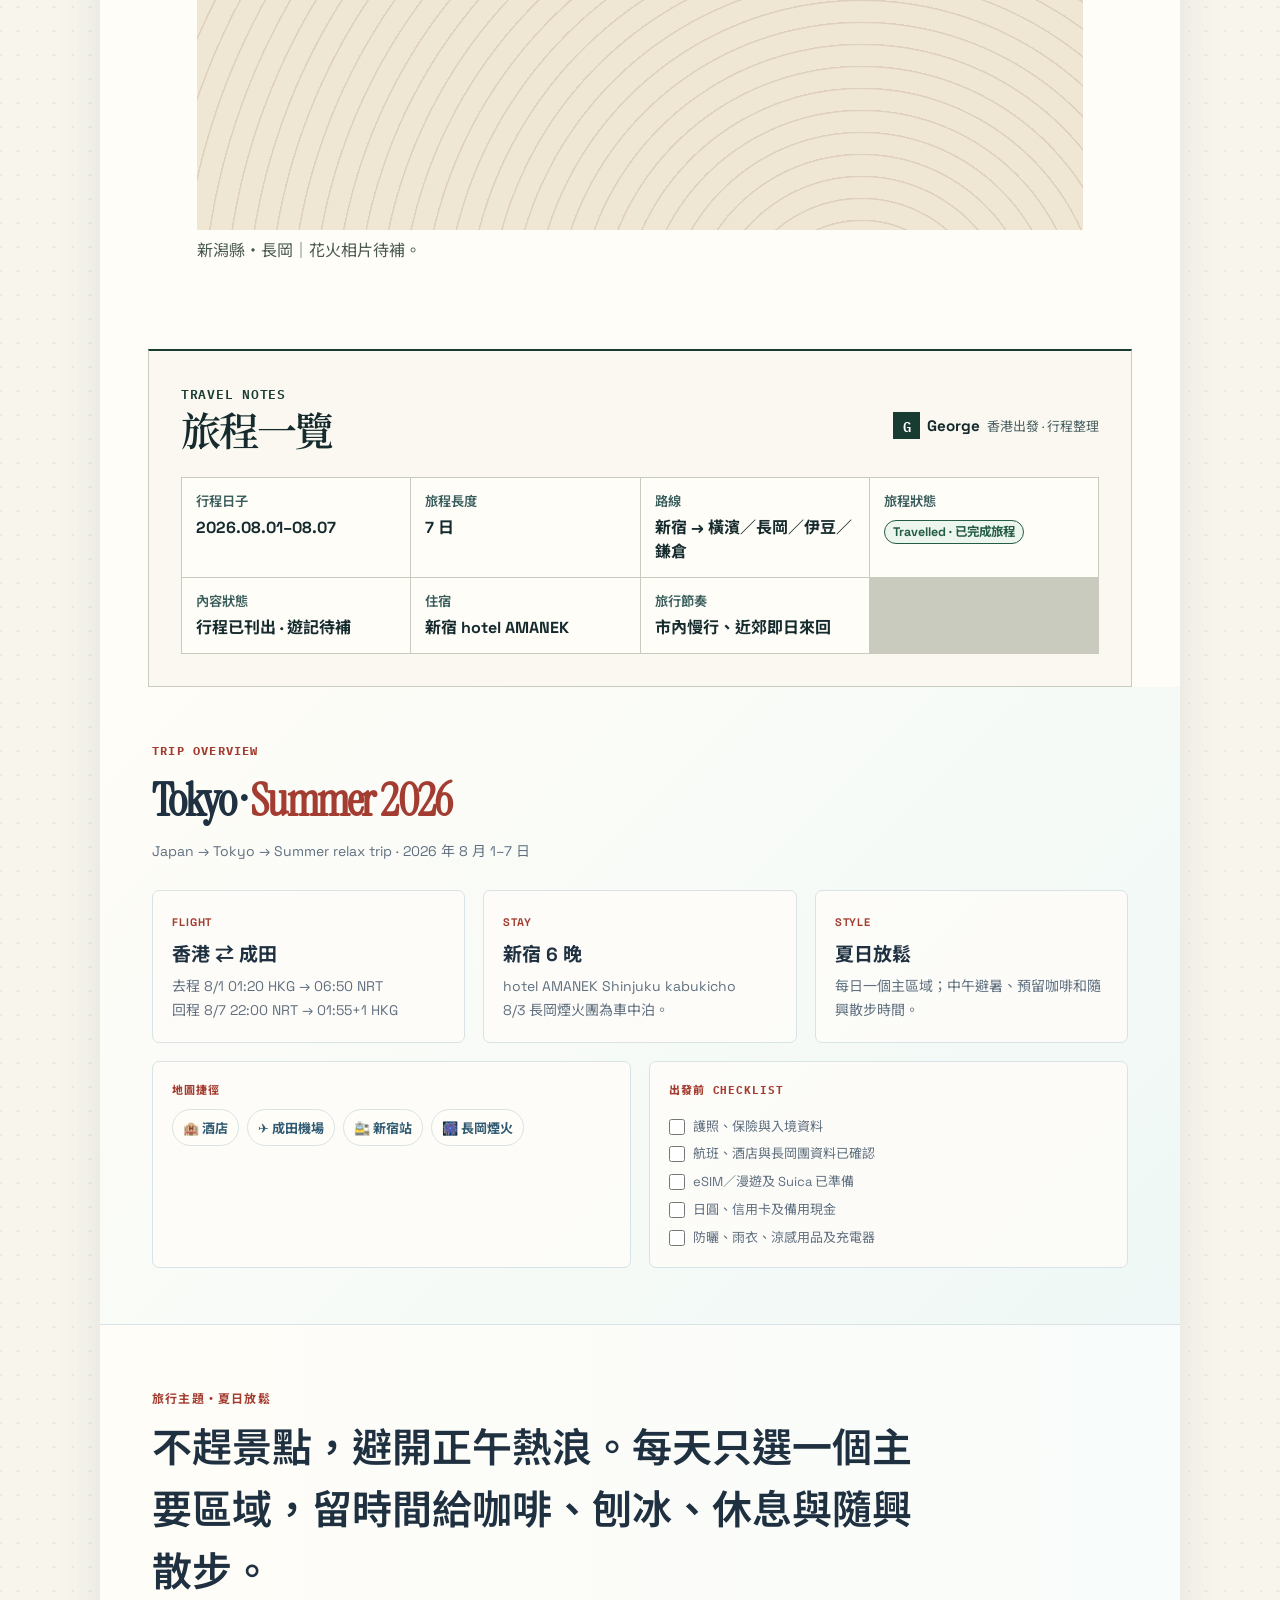
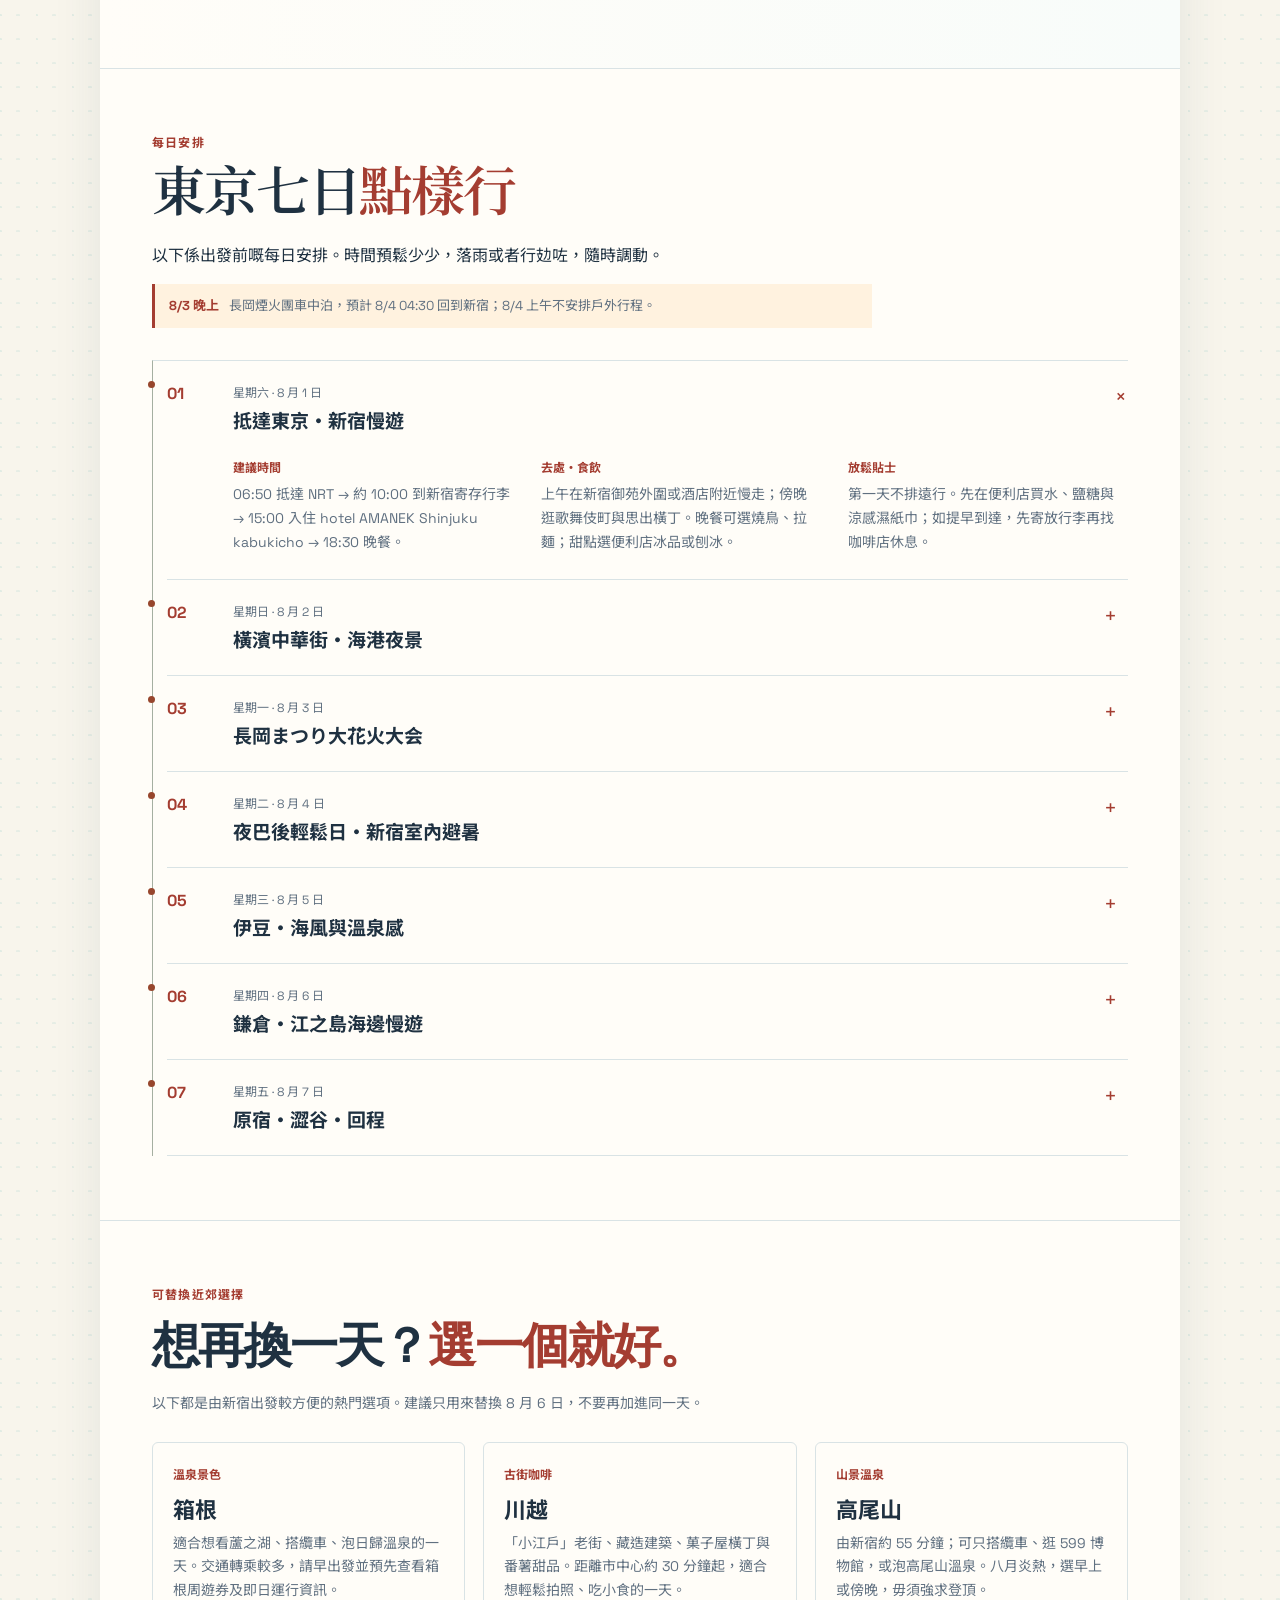
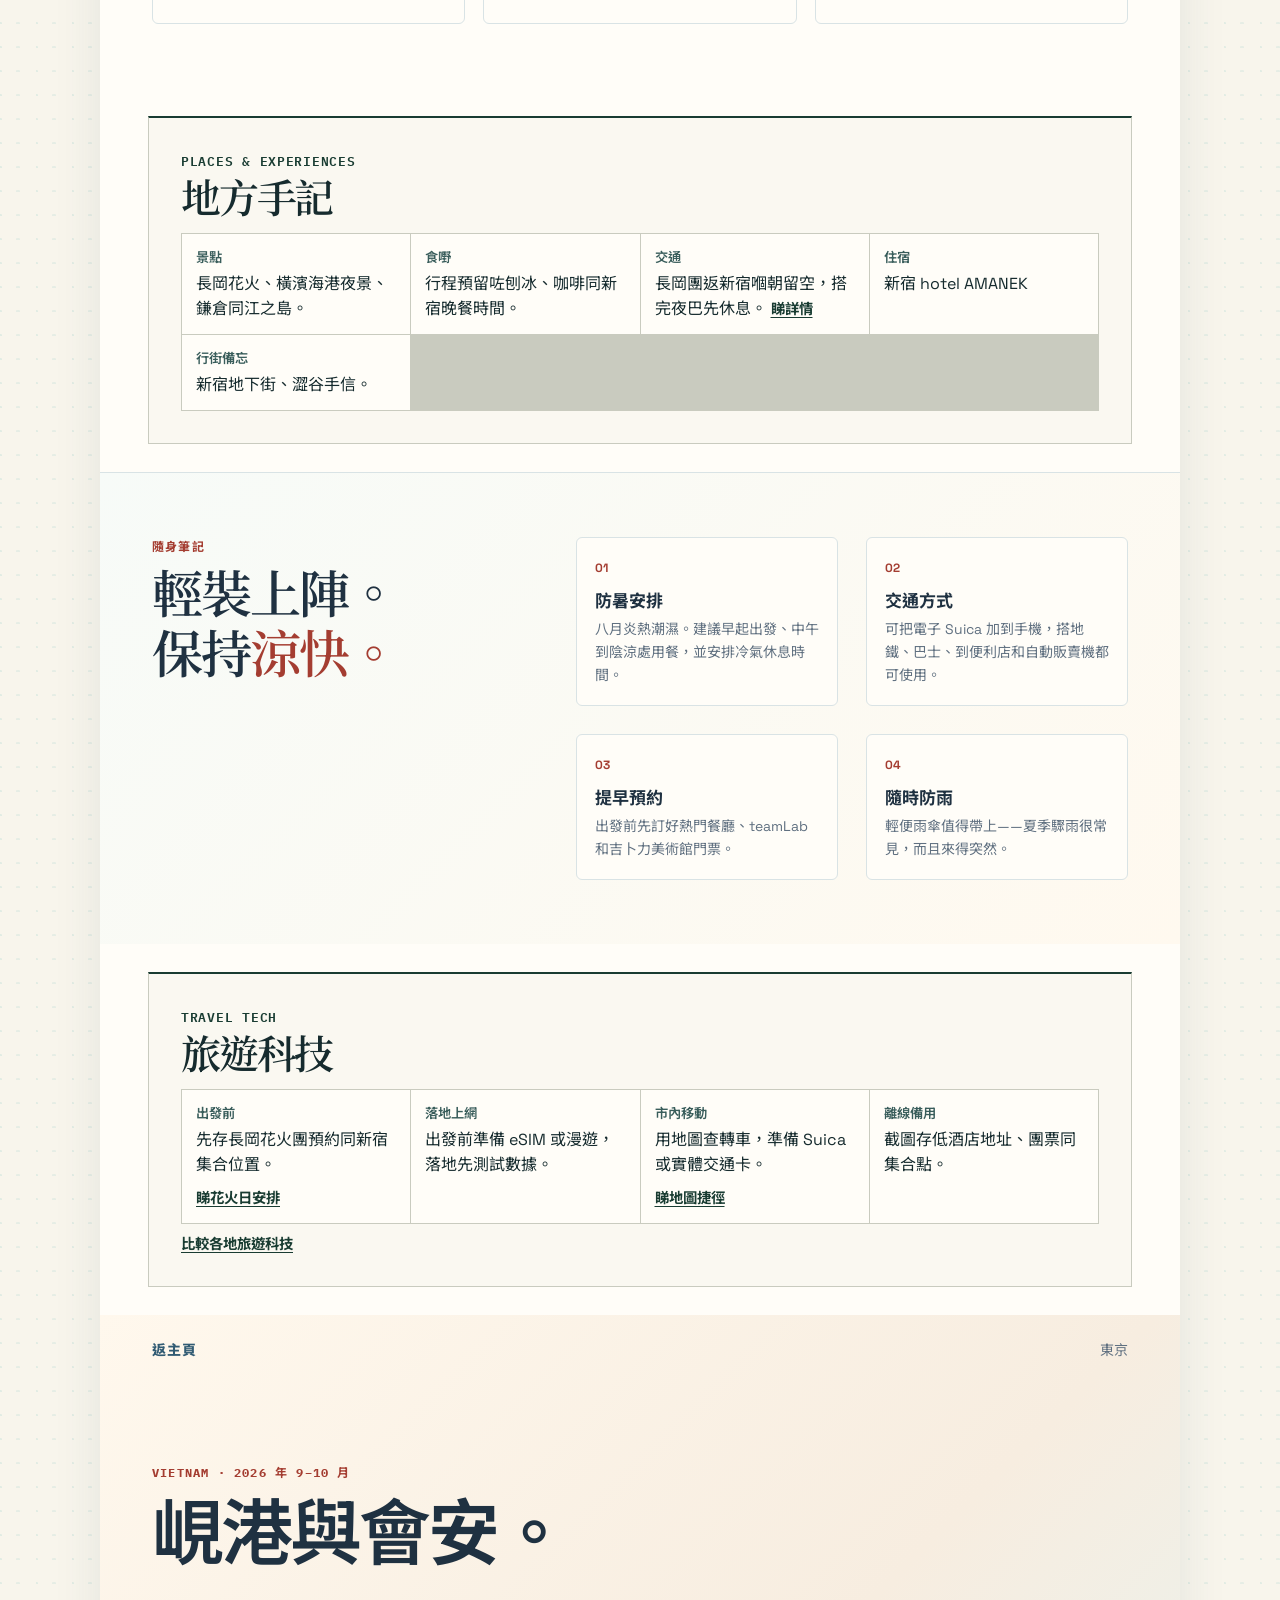
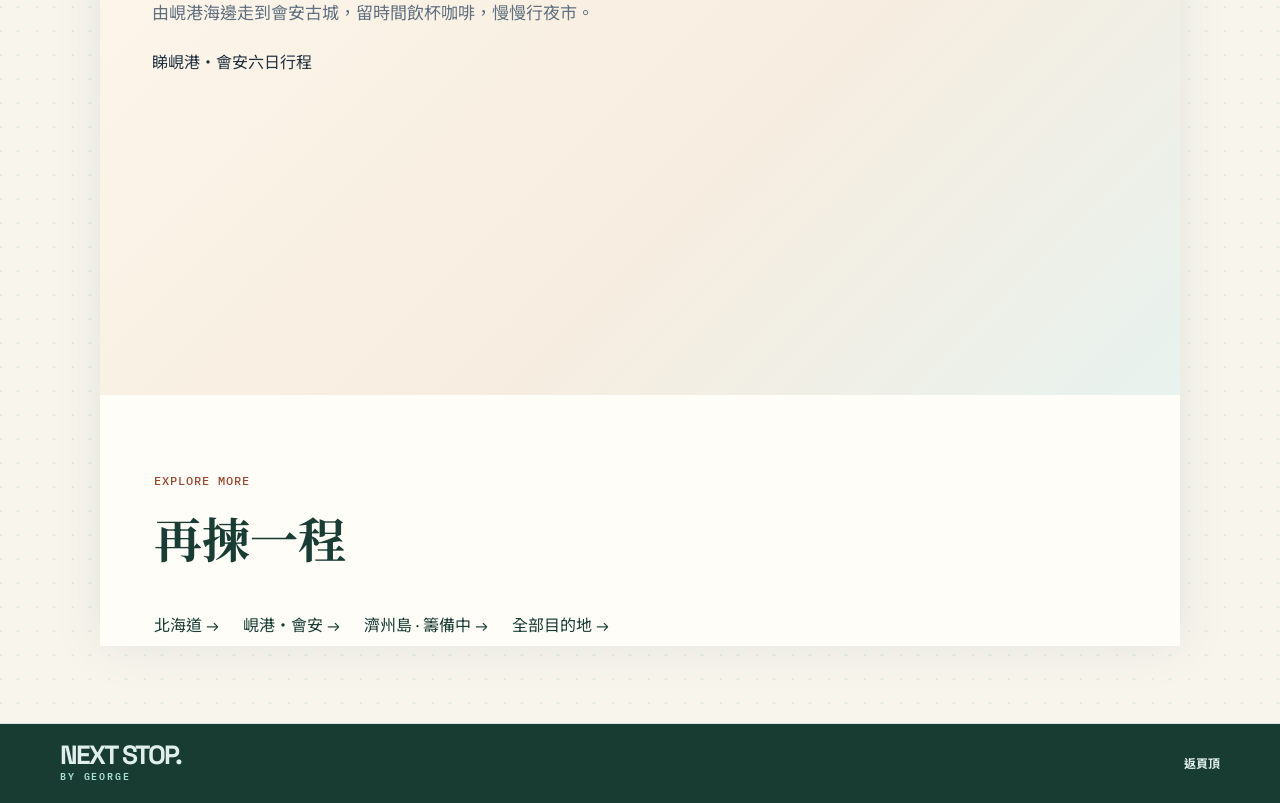
==== commit a947b341: "V3.1 adaptive navigation and cinematic homepage" ====
--- a/archive.html
+++ b/archive.html
@@ -26,13 +26,15 @@
   <link rel="stylesheet" href="travel-system.css">
 <link rel="stylesheet" href="destination-journal.css">
   <link rel="stylesheet" href="cinematic.css">
+  <script src="navigation.js" defer></script>
 </head>
 <body id="top">
   <a class="skip-link" href="#main">跳至主要內容</a>
   <header class="journal-header">
     <div class="frame masthead">
       <a class="brand" href="./"><strong lang="en">NEXT STOP.</strong> <span lang="en">BY GEORGE</span></a>
-      <nav aria-label="主選單"><a href="./">首頁</a><a href="./#destinations">目的地</a><a href="./#journal">旅行誌</a><a href="./#next">即將出發</a><a href="./#tech-matrix">旅遊科技</a></nav>
+      <button class="nav-toggle" type="button" aria-expanded="false" aria-controls="site-nav" hidden>選單 <span aria-hidden="true">☰</span></button>
+      <nav id="site-nav" aria-label="主選單"><a href="./">首頁</a><a href="./#destinations">目的地</a><a href="./#journal">旅行誌</a><a href="./#next">即將出發</a><a href="./#tech-matrix">旅遊實用資訊</a></nav>
     </div>
   </header>
   <main id="main" tabindex="-1">
--- a/cinematic.css
+++ b/cinematic.css
@@ -34,3 +34,81 @@
 @keyframes film-enter{from{transform:translateY(.55rem);opacity:.55}to{transform:none;opacity:1}}
 
 @media(prefers-reduced-data:reduce){.film-lead{animation:none}}
+
+/* Keep the masthead in flow. Its top inset scrolls away without resizing the page. */
+.journal-header.nav-ready {
+  position: sticky;
+  top: -16px;
+  z-index: 15;
+  color: #fffaf0;
+  background: #152324;
+  border-bottom: 1px solid #52615d;
+}
+.journal-header.nav-ready .masthead {
+  box-sizing: border-box;
+  min-height: 76px;
+  padding: 16px 0 0;
+  flex-wrap: nowrap;
+}
+.journal-header.nav-ready.compact {
+  background: rgba(17, 30, 32, .96);
+  backdrop-filter: blur(8px);
+}
+.journal-header.nav-ready .brand span:last-child,
+.journal-header.nav-ready nav a:hover { color: #f1d0aa; }
+.journal-header.nav-ready nav a { color: #fffaf0; }
+.journal-header.nav-ready nav a[aria-current] {
+  text-decoration: underline;
+  text-underline-offset: .4em;
+}
+.journal-header.compact .brand { transform: scale(.88); transform-origin: left center; }
+main[id], main [id], main section[id] { scroll-margin-top: 80px; }
+.journal-header .masthead #site-nav[hidden], .nav-toggle[hidden] { display: none; }
+.nav-toggle {
+  min-height: 44px;
+  padding: 0 .8rem;
+  color: inherit;
+  font: inherit;
+  background: transparent;
+  border: 1px solid #778582;
+  border-radius: 3px;
+}
+.scroll-cue { color: inherit; padding: .6em 0; }
+.film-foot { align-items: center; }
+.film-still { object-position: 50% 59%; }
+.country-art { aspect-ratio: 1.85; }
+.chapter-pair { grid-template-columns: repeat(2,minmax(0,1fr)); }
+.winter-print { grid-column: 1 / -1; min-height: clamp(18rem,42vw,32rem); background: #152324; }
+.winter-print img, .winter-print::after {
+  position: absolute; inset: 0; width: 100%; height: 100%; z-index: -2;
+  object-fit: cover; object-position: 50% 58%;
+}
+.winter-print::after {
+  content: ''; z-index: -1;
+  background: linear-gradient(0deg,#0c191aeb,transparent 80%),linear-gradient(160deg,#102022a6,transparent 50%);
+}
+@media (max-width: 700px) {
+  .journal-header.nav-ready { top: 0; }
+  .journal-header.nav-ready .masthead {
+    display: flex; align-items: center; justify-content: space-between;
+    min-height: 60px; padding: 4px 0;
+  }
+  .journal-header.nav-ready .masthead #site-nav {
+    position: absolute; top: 100%; left: 0; right: 0;
+    width: auto; max-height: calc(100svh - 60px); overflow-y: auto;
+    display: grid; grid-template-columns: 1fr; gap: 0;
+    margin: 0; padding: .35rem max(5%,1rem) .7rem;
+    background: #152324; border-bottom: 1px solid #63746b;
+  }
+  .journal-header.nav-ready .masthead #site-nav[hidden] { display: none; }
+  .journal-header.nav-ready .masthead #site-nav a { justify-content: flex-start; min-height: 46px; }
+  .film-cover { padding-inline: 6%; }
+  .film-cover h1 { font-size: clamp(3.4rem,15vw,5.4rem); }
+  .film-still { object-position: 52% 53%; }
+  .film-foot { gap: .3rem 1rem; }
+  .chapter-pair { grid-template-columns: 1fr; }
+}
+@media (prefers-reduced-motion: no-preference) {
+  html {scroll-behavior: smooth;}
+  .journal-header .brand {transition: transform .18s ease;}
+}
